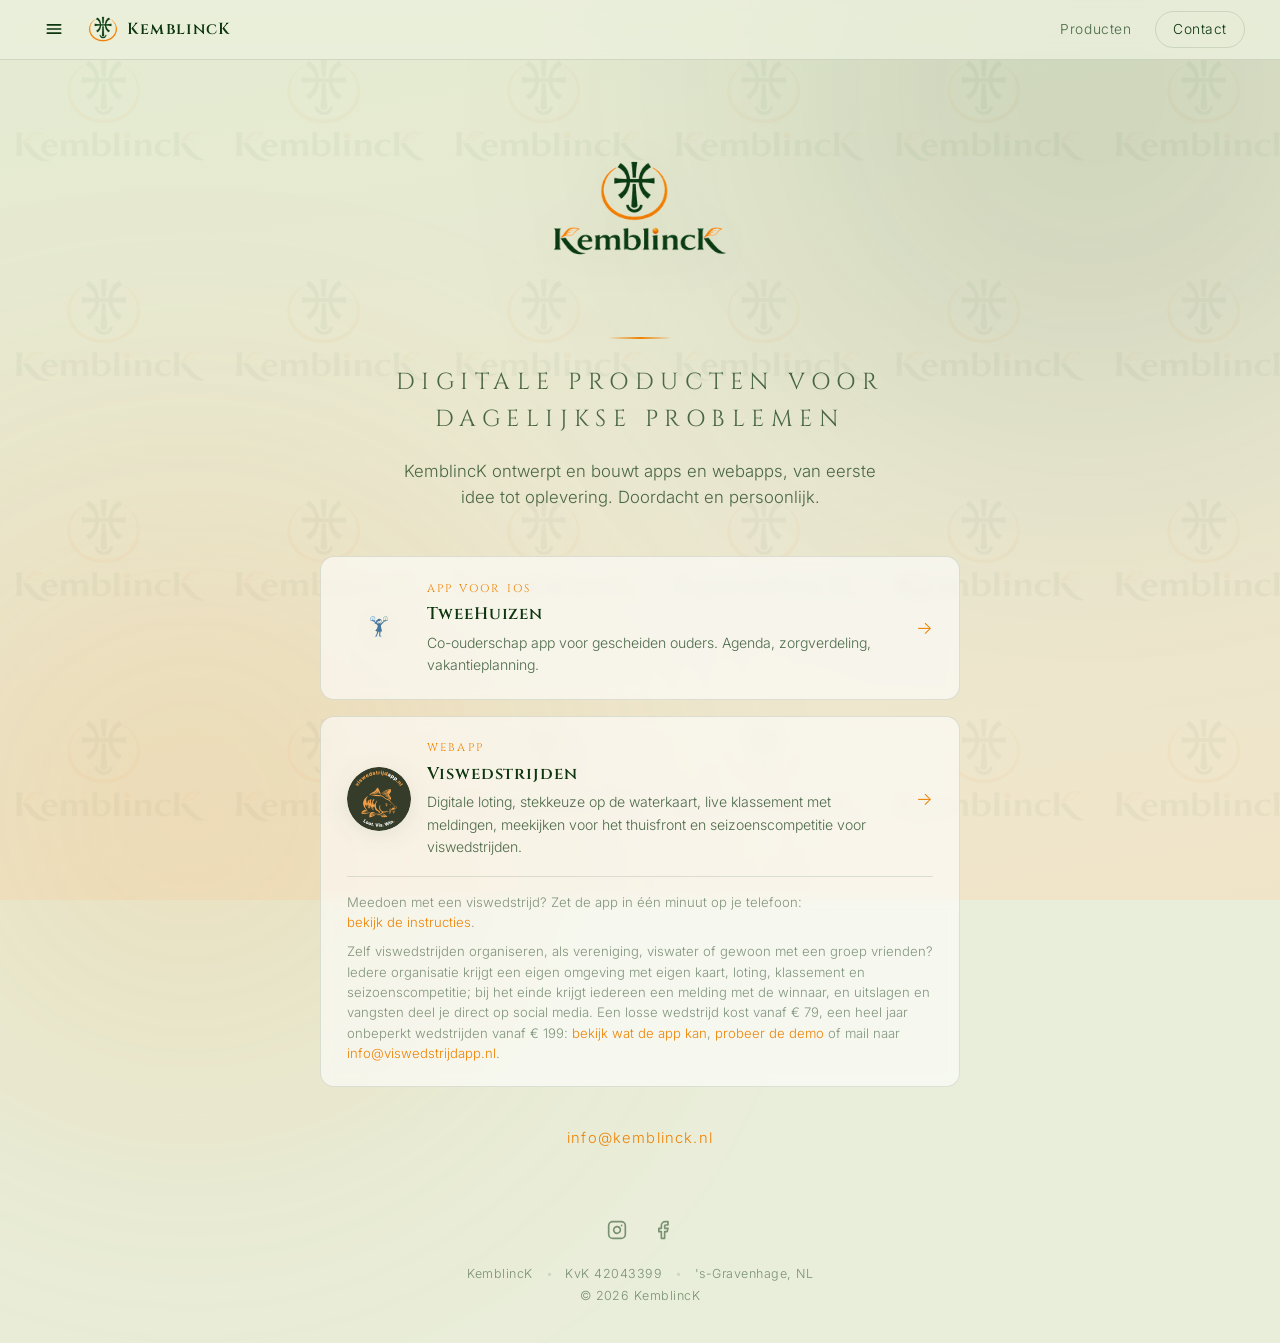
==== index.html @ 42c96521 "Viswedstrijden-kaart: prijs erbij (vanaf 79 per wedstrijd, 199 per jaar) Co-Authored-By: Claude Opus" ====
<!DOCTYPE html>
<html lang="nl">
<head>
  <meta charset="UTF-8">
  <meta name="viewport" content="width=device-width, initial-scale=1.0">
  <title>KemblincK, digitale producten met karakter</title>
  <meta name="description" content="KemblincK ontwerpt digitale producten voor dagelijkse problemen: TweeHuizen (co-ouderschap app) en Viswedstrijden (wedstrijdvissen webapp).">
  <meta name="author" content="Patrick Kemble">
  <meta name="theme-color" content="#0D360E" media="(prefers-color-scheme: light)">
  <meta name="theme-color" content="#0F1710" media="(prefers-color-scheme: dark)">
  <link rel="canonical" href="https://kemblinck.nl/">

  <meta property="og:type" content="website">
  <meta property="og:site_name" content="KemblincK">
  <meta property="og:title" content="KemblincK, digitale producten met karakter">
  <meta property="og:description" content="KemblincK ontwerpt digitale producten voor dagelijkse problemen: TweeHuizen en Viswedstrijden.">
  <meta property="og:url" content="https://kemblinck.nl/">
  <meta property="og:image" content="https://kemblinck.nl/og-kemblinck.png?v=1">
  <meta property="og:image:width" content="1200">
  <meta property="og:image:height" content="630">
  <meta property="og:image:alt" content="KemblincK, digitale producten met karakter">
  <meta property="og:locale" content="nl_NL">
  <meta name="twitter:card" content="summary_large_image">

  <script>if(location.hostname==='kemblinck.com'||location.hostname==='www.kemblinck.com')location.replace('https://kemblinck.nl'+location.pathname);</script>

  <link rel="icon" type="image/png" href="favicon-180.png?v=6">
  <link rel="apple-touch-icon" href="favicon-180.png?v=6">
  <link rel="preload" as="image" href="logo-512.png?v=6" fetchpriority="high" media="(prefers-color-scheme: light)">
  <link rel="preload" as="image" href="logo-licht-512.png?v=2" fetchpriority="high" media="(prefers-color-scheme: dark)">
  <link rel="preconnect" href="https://fonts.googleapis.com">
  <link rel="preconnect" href="https://fonts.gstatic.com" crossorigin>
  <link rel="stylesheet" href="https://fonts.googleapis.com/css2?family=Cinzel:wght@400;600;700&family=Inter:wght@300;400;500&display=swap">

  <script type="application/ld+json">
  {
    "@context": "https://schema.org",
    "@type": "Organization",
    "name": "KemblincK",
    "legalName": "KemblincK",
    "description": "KemblincK is het bedrijf van Patrick Kemble uit Den Haag en bouwt digitale producten die alledaagse problemen oplossen, waaronder TweeHuizen (co-ouderschap app) en Viswedstrijden (webapp voor wedstrijdvissen).",
    "founder": "Patrick Kemble",
    "url": "https://kemblinck.nl",
    "logo": "https://kemblinck.nl/logo-512.png?v=6",
    "email": "info@kemblinck.nl",
    "address": {
      "@type": "PostalAddress",
      "addressLocality": "'s-Gravenhage",
      "addressCountry": "NL"
    },
    "identifier": [
      { "@type": "PropertyValue", "propertyID": "KvK", "value": "42043399" }
    ],
    "brand": [
      {
        "@type": "Brand",
        "name": "TweeHuizen",
        "url": "https://tweehuizen.com"
      },
      {
        "@type": "Brand",
        "name": "Viswedstrijden",
        "url": "https://viswedstrijdapp.nl"
      }
    ]
  }
  </script>

  <style>
    :root {
      --ink: #0D360E;
      --accent: #EE8303;
      --ink-soft: rgba(13, 54, 14, 0.72);
      --ink-mute: rgba(13, 54, 14, 0.5);
      --ink-hair: rgba(13, 54, 14, 0.12);
      --bg: #E9EEDA;
      --bg-verloop: linear-gradient(170deg, #E3EBD1 0%, #EBE9D2 55%, #F0E4C8 100%);
      --card: rgba(255, 255, 255, 0.6);
      --hover-bg: rgba(0, 0, 0, 0.04);
      --glow-1: #0D360E;
      --watermark: url('logo-512.png?v=6');
      --balk: rgba(236, 240, 224, 0.82);
    }

    @media (prefers-color-scheme: dark) {
      :root {
        --ink: #E7EFE3;
        --ink-soft: rgba(231, 239, 227, 0.75);
        --ink-mute: rgba(231, 239, 227, 0.5);
        --ink-hair: rgba(231, 239, 227, 0.14);
        --bg: #0F1710;
        --bg-verloop: linear-gradient(170deg, #0E1810 0%, #10170F 55%, #171509 100%);
        --card: rgba(255, 255, 255, 0.04);
        --hover-bg: rgba(255, 255, 255, 0.06);
        --glow-1: #3E7A40;
        --watermark: url('logo-licht-512.png?v=2');
        --watermark-opacity: 0.022;
        --balk: rgba(15, 23, 16, 0.82);
      }
    }

    * { margin: 0; padding: 0; box-sizing: border-box; }

    html { scroll-behavior: smooth; }

    body {
      min-height: 100vh;
      display: flex;
      flex-direction: column;
      background: var(--bg) var(--bg-verloop) fixed;
      color: var(--ink);
      font-family: 'Inter', system-ui, sans-serif;
      font-weight: 300;
      line-height: 1.6;
      position: relative;
      overflow-x: hidden;
    }

    body::before {
      content: '';
      position: fixed;
      inset: 0;
      background-image: var(--watermark);
      background-repeat: repeat;
      background-size: 220px 220px;
      opacity: var(--watermark-opacity, 0.035);
      pointer-events: none;
      z-index: 0;
    }

    .glow {
      position: fixed;
      width: 620px;
      height: 620px;
      border-radius: 50%;
      filter: blur(160px);
      opacity: 0.14;
      pointer-events: none;
      z-index: 0;
    }
    .glow-1 { top: -220px; right: -120px; background: var(--glow-1); }
    .glow-2 { bottom: -220px; left: -120px; background: var(--accent); }

    main {
      flex: 1;
      display: flex;
      align-items: center;
      justify-content: center;
      padding: 3rem 1.5rem 2rem;
      position: relative;
      z-index: 1;
    }

    .stage {
      max-width: 640px;
      width: 100%;
      text-align: center;
    }

    .logo {
      width: min(200px, 46vw);
      height: auto;
      margin: 0 auto 1.8rem;
      display: block;
      animation: rise 0.5s ease-out both;
      filter: drop-shadow(0 6px 24px rgba(13, 54, 14, 0.08));
    }

    .divider {
      width: 64px;
      height: 2px;
      background: linear-gradient(90deg, transparent, var(--accent), transparent);
      margin: 0 auto 1.6rem;
      animation: rise 0.5s ease-out 0.08s both;
    }

    .tagline {
      font-family: 'Cinzel', serif;
      font-size: clamp(1.05rem, 2.6vw, 1.45rem);
      font-weight: 400;
      letter-spacing: 0.28em;
      text-transform: uppercase;
      color: var(--ink-soft);
      animation: rise 0.5s ease-out 0.12s both;
    }

    .lede {
      margin-top: 1.2rem;
      font-size: clamp(0.95rem, 2vw, 1.05rem);
      color: var(--ink-soft);
      max-width: 48ch;
      margin-left: auto;
      margin-right: auto;
      animation: rise 0.5s ease-out 0.16s both;
    }

    .products {
      margin-top: 2.8rem;
      display: flex;
      flex-direction: column;
      gap: 1rem;
    }
    .product {
      padding: 1.4rem 1.6rem;
      border: 1px solid var(--ink-hair);
      border-radius: 14px;
      background: var(--card);
      backdrop-filter: blur(6px);
      text-align: left;
      display: flex;
      align-items: center;
      gap: 1rem;
      transition: transform 0.3s ease, border-color 0.3s ease, box-shadow 0.3s ease;
      animation: rise 0.5s ease-out both;
      text-decoration: none;
      color: inherit;
    }
    .product:nth-child(1) { animation-delay: 0.2s; }
    .product:nth-child(2) { animation-delay: 0.26s; }

    .product--met-info { flex-direction: column; align-items: stretch; gap: 0; }
    .product__link { display: flex; align-items: center; gap: 1rem; text-decoration: none; color: inherit; }
    .product__info {
      margin-top: 1.05rem; padding-top: 0.95rem;
      border-top: 1px solid var(--ink-hair);
      font-size: 0.82rem; line-height: 1.55; color: var(--ink-mute);
    }
    .product__info p { margin: 0 0 0.55rem; }
    .product__info p:last-child { margin-bottom: 0; }
    .product__info a {
      color: var(--accent); text-decoration: none;
      border-bottom: 1px solid transparent; transition: border-color 0.3s ease;
      white-space: nowrap;
    }
    .product__info a:hover, .product__info a:focus-visible { border-bottom-color: var(--accent); outline: none; }

    .product:hover,
    .product:focus-visible {
      transform: translateY(-2px);
      border-color: var(--accent);
      box-shadow: 0 10px 30px rgba(13, 54, 14, 0.08);
      outline: none;
    }
    .product__badge {
      display: block;
      font-family: 'Cinzel', serif;
      font-size: 0.7rem;
      letter-spacing: 0.2em;
      text-transform: uppercase;
      color: var(--accent);
      margin-bottom: 0.25rem;
    }
    .product__logo {
      width: 64px;
      height: 64px;
      object-fit: contain;
      flex-shrink: 0;
      filter: drop-shadow(0 4px 12px rgba(13, 54, 14, 0.08));
    }
    .product__body { flex: 1; }
    .product__title {
      font-family: 'Cinzel', serif;
      font-size: 1.05rem;
      font-weight: 600;
      letter-spacing: 0.05em;
      color: var(--ink);
    }
    .product__desc {
      font-size: 0.88rem;
      color: var(--ink-soft);
      margin-top: 0.2rem;
    }
    .product__arrow {
      font-family: 'Inter', sans-serif;
      font-size: 1.1rem;
      color: var(--accent);
      transition: transform 0.3s ease;
      flex-shrink: 0;
    }
    .product:hover .product__arrow { transform: translateX(4px); }

    /* Topbalk */
    .topbalk {
      position: sticky;
      top: 0;
      z-index: 40;
      display: flex;
      align-items: center;
      gap: 0.9rem;
      padding: 0.65rem clamp(1rem, 4vw, 2.2rem);
      background: var(--balk);
      backdrop-filter: saturate(160%) blur(10px);
      -webkit-backdrop-filter: saturate(160%) blur(10px);
      border-bottom: 1px solid var(--ink-hair);
    }
    .balk-brand {
      display: inline-flex;
      align-items: center;
      gap: 0.6rem;
      text-decoration: none;
      color: var(--ink);
    }
    .balk-brand img { width: 30px; height: 30px; display: block; }
    .balk-brand span {
      font-family: 'Cinzel', serif;
      font-size: 1rem;
      font-weight: 600;
      letter-spacing: 0.07em;
    }
    .balk-links {
      margin-left: auto;
      display: flex;
      align-items: center;
      gap: 1.5rem;
    }
    .balk-links a {
      font-size: 0.86rem;
      letter-spacing: 0.04em;
      color: var(--ink-soft);
      text-decoration: none;
      transition: color 0.3s ease;
    }
    .balk-links a:hover,
    .balk-links a:focus-visible { color: var(--accent); outline: none; }
    .balk-links .balk-contact {
      border: 1px solid var(--ink-hair);
      border-radius: 999px;
      padding: 0.42rem 1.05rem;
      color: var(--ink);
      transition: border-color 0.3s ease, color 0.3s ease;
    }
    .balk-links .balk-contact:hover,
    .balk-links .balk-contact:focus-visible { border-color: var(--accent); color: var(--accent); }
    @media (max-width: 560px) {
      .balk-links a:not(.balk-contact) { display: none; }
    }

    .menu-knop {
      width: 38px;
      height: 38px;
      border-radius: 50%;
      border: 1px solid transparent;
      background: none;
      color: var(--ink);
      cursor: pointer;
      display: inline-flex;
      align-items: center;
      justify-content: center;
      flex-shrink: 0;
      transition: border-color 0.3s ease, color 0.3s ease;
    }
    .menu-knop:hover,
    .menu-knop:focus-visible {
      border-color: var(--accent);
      color: var(--accent);
      outline: none;
    }
    .menu-knop svg { width: 20px; height: 20px; }

    .menu-backdrop {
      position: fixed;
      inset: 0;
      background: rgba(8, 18, 9, 0.4);
      z-index: 45;
    }
    .menu-backdrop[hidden] { display: none; }

    .menu-paneel {
      position: fixed;
      top: 0;
      left: 0;
      bottom: 0;
      width: min(420px, 92vw);
      background: var(--bg);
      border-right: 1px solid var(--ink-hair);
      z-index: 50;
      transform: translateX(-103%);
      transition: transform 0.35s ease;
      overflow-y: auto;
      padding: 1.6rem 1.8rem 2.2rem;
      text-align: left;
    }
    .menu-paneel.open {
      transform: translateX(0);
      box-shadow: 0 0 60px rgba(0, 0, 0, 0.18);
    }
    .menu-sluit {
      position: absolute;
      top: 1rem;
      right: 1rem;
      width: 36px;
      height: 36px;
      border-radius: 50%;
      border: 1px solid transparent;
      background: none;
      color: var(--ink-mute);
      font-size: 1.15rem;
      line-height: 1;
      cursor: pointer;
      transition: color 0.3s ease, border-color 0.3s ease;
    }
    .menu-sluit:hover,
    .menu-sluit:focus-visible {
      color: var(--accent);
      border-color: var(--accent);
      outline: none;
    }
    .menu-logo {
      width: 76px;
      height: 76px;
      display: block;
      margin: 0.4rem 0 0.9rem;
    }
    .menu-titel {
      font-family: 'Cinzel', serif;
      font-size: 1.15rem;
      font-weight: 600;
      letter-spacing: 0.08em;
      color: var(--ink);
    }
    .menu-divider {
      width: 48px;
      height: 2px;
      background: linear-gradient(90deg, var(--accent), transparent);
      margin: 0.9rem 0 0.4rem;
    }
    .menu-kop {
      font-family: 'Cinzel', serif;
      font-size: 0.7rem;
      letter-spacing: 0.2em;
      text-transform: uppercase;
      color: var(--accent);
      margin: 1.7rem 0 0.5rem;
    }
    .menu-paneel p {
      font-size: 0.86rem;
      line-height: 1.6;
      color: var(--ink-soft);
    }
    .menu-product { margin-bottom: 1.15rem; }
    .menu-product h3 {
      font-family: 'Cinzel', serif;
      font-size: 0.95rem;
      font-weight: 600;
      letter-spacing: 0.05em;
      color: var(--ink);
      margin-bottom: 0.2rem;
    }
    .menu-paneel a {
      color: var(--accent);
      text-decoration: none;
      border-bottom: 1px solid transparent;
      transition: border-color 0.3s ease;
    }
    .menu-paneel a:hover,
    .menu-paneel a:focus-visible {
      border-bottom-color: var(--accent);
      outline: none;
    }
    .menu-product .menu-link {
      display: inline-block;
      margin-top: 0.25rem;
      font-size: 0.84rem;
    }
    body.menu-open { overflow: hidden; }

    .contact {
      margin-top: 2.4rem;
      animation: rise 0.5s ease-out 0.3s both;
    }
    .contact a {
      color: var(--accent);
      text-decoration: none;
      font-size: 0.92rem;
      letter-spacing: 0.08em;
      border-bottom: 1px solid transparent;
      transition: border-color 0.3s ease, color 0.3s ease;
    }
    .contact a:hover,
    .contact a:focus-visible {
      color: var(--ink);
      border-bottom-color: var(--accent);
      outline: none;
    }

    footer {
      position: relative;
      z-index: 1;
      padding: 1.8rem 1.5rem 2.2rem;
      text-align: center;
      font-size: 0.78rem;
      color: var(--ink-mute);
      letter-spacing: 0.04em;
      animation: rise 0.5s ease-out 0.35s both;
    }
    footer p { margin: 0.15rem 0; }
    footer a {
      color: var(--ink-mute);
      text-decoration: none;
      transition: color 0.3s ease;
    }
    footer a:hover, footer a:focus-visible {
      color: var(--accent);
      outline: none;
    }
    .footer-dot {
      display: inline-block;
      margin: 0 0.5rem;
      color: var(--ink-hair);
    }

    /* Social-iconen rij boven de copyright */
    .footer-social {
      display: flex;
      justify-content: center;
      gap: 0.6rem;
      margin: 0 0 1rem;
    }
    .footer-social a {
      display: inline-flex;
      align-items: center;
      justify-content: center;
      width: 36px;
      height: 36px;
      border-radius: 50%;
      color: var(--ink-mute);
      transition: color 0.3s ease, background-color 0.3s ease;
    }
    .footer-social a:hover,
    .footer-social a:focus-visible {
      color: var(--accent);
      background-color: var(--hover-bg);
      outline: none;
    }
    .footer-social svg {
      width: 20px;
      height: 20px;
    }

    @keyframes rise {
      from { opacity: 0; transform: translateY(10px); }
      to   { opacity: 1; transform: translateY(0); }
    }

    @media (prefers-reduced-motion: reduce) {
      * { animation: none !important; transition: none !important; }
    }

    @media (max-width: 420px) {
      .product { flex-direction: column; text-align: center; gap: 0.6rem; }
      .product__link { flex-direction: column; text-align: center; gap: 0.6rem; }
      .product__arrow { display: none; }
    }
  </style>
</head>
<body>
  <header class="topbalk">
    <button class="menu-knop" id="menu-knop" aria-label="Open menu" aria-expanded="false" aria-controls="menu-paneel">
      <svg viewBox="0 0 24 24" fill="none" stroke="currentColor" stroke-width="2" stroke-linecap="round" aria-hidden="true">
        <line x1="4" y1="7" x2="20" y2="7"></line>
        <line x1="4" y1="12" x2="20" y2="12"></line>
        <line x1="4" y1="17" x2="20" y2="17"></line>
      </svg>
    </button>
    <a class="balk-brand" href="/" aria-label="KemblincK home">
      <picture>
        <source srcset="embleem-licht-96.png?v=3" media="(prefers-color-scheme: dark)">
        <img src="embleem-96.png?v=3" alt="" width="96" height="96">
      </picture>
      <span>KemblincK</span>
    </a>
    <nav class="balk-links" aria-label="Site">
      <a href="#producten">Producten</a>
      <a class="balk-contact" href="mailto:info@kemblinck.nl">Contact</a>
    </nav>
  </header>

  <div class="menu-backdrop" id="menu-backdrop" hidden></div>

  <aside class="menu-paneel" id="menu-paneel" role="dialog" aria-modal="true" aria-label="Menu" tabindex="-1">
    <button class="menu-sluit" id="menu-sluit" aria-label="Sluit menu">&#10005;</button>
    <picture>
      <source srcset="logo-licht-512.png?v=2" media="(prefers-color-scheme: dark)">
      <img src="logo-512.png?v=6" alt="" class="menu-logo" width="512" height="512">
    </picture>
    <div class="menu-titel">KemblincK</div>
    <div class="menu-divider" aria-hidden="true"></div>

    <h2 class="menu-kop">Over KemblincK</h2>
    <p>KemblincK is het bedrijf van Patrick Kemble uit Den Haag. Elk product begint bij een
    alledaags probleem uit het eigen leven en wordt pas uitgebracht als de oplossing in de
    praktijk echt werkt. Kleinschalig en persoonlijk: doordachte software met karakter,
    gemaakt om elke dag te gebruiken.</p>

    <h2 class="menu-kop">Producten</h2>
    <div class="menu-product">
      <h3>TweeHuizen</h3>
      <p>Co-ouderschap app voor gescheiden ouders. Eén gedeelde agenda voor het zorgrooster,
      wisseldagen, vakanties en activiteiten van de kinderen. Beschikbaar voor iOS.</p>
      <a class="menu-link" href="https://tweehuizen.com">tweehuizen.com &rarr;</a>
    </div>
    <div class="menu-product">
      <h3>Viswedstrijden</h3>
      <p>Webapp voor het organiseren van viswedstrijden: digitale loting, stekkeuze op de
      waterkaart, vangstregistratie met foto en een live klassement. Voor verenigingen,
      viswaters en vriendengroepen.</p>
      <a class="menu-link" href="https://viswedstrijdapp.nl">viswedstrijdapp.nl &rarr;</a>
    </div>

    <h2 class="menu-kop">Contact</h2>
    <p>Vragen, een idee of een eigen wedstrijd-app nodig?<br>
    Mail naar <a href="mailto:info@kemblinck.nl">info@kemblinck.nl</a>.</p>
  </aside>

  <div class="glow glow-1" aria-hidden="true"></div>
  <div class="glow glow-2" aria-hidden="true"></div>

  <main>
    <div class="stage">
      <picture>
        <source srcset="logo-licht-512.png?v=2" media="(prefers-color-scheme: dark)">
        <img src="logo-512.png?v=6" alt="KemblincK" class="logo" width="512" height="512" fetchpriority="high">
      </picture>
      <div class="divider" aria-hidden="true"></div>
      <h1 class="tagline">Digitale producten voor dagelijkse problemen</h1>
      <p class="lede">KemblincK ontwerpt en bouwt apps en webapps, van eerste idee tot oplevering. Doordacht en persoonlijk.</p>

      <div class="products" id="producten">
        <a class="product" href="https://tweehuizen.com" aria-label="Bekijk TweeHuizen, co-ouderschap app">
          <img src="tweehuizen-logo.png" alt="" class="product__logo" width="64" height="64">
          <div class="product__body">
            <span class="product__badge">App voor iOS</span>
            <h2 class="product__title">TweeHuizen</h2>
            <p class="product__desc">Co-ouderschap app voor gescheiden ouders. Agenda, zorgverdeling, vakantieplanning.</p>
          </div>
          <span class="product__arrow" aria-hidden="true">&rarr;</span>
        </a>

        <div class="product product--met-info">
          <a class="product__link" href="https://viswedstrijdapp.nl" aria-label="Bekijk Viswedstrijden, webapp voor wedstrijdvissen">
            <img src="viswedstrijd-logo-rond.png" alt="" class="product__logo" width="64" height="64" style="border-radius:50%">
            <div class="product__body">
              <span class="product__badge">Webapp</span>
              <h2 class="product__title">Viswedstrijden</h2>
              <p class="product__desc">Digitale loting, stekkeuze op de waterkaart, live klassement met meldingen, meekijken voor het thuisfront en seizoenscompetitie voor viswedstrijden.</p>
            </div>
            <span class="product__arrow" aria-hidden="true">&rarr;</span>
          </a>
          <div class="product__info">
            <p>Meedoen met een viswedstrijd? Zet de app in één minuut op je telefoon:
            <a href="https://viswedstrijdapp.nl/instructies.html">bekijk de instructies</a>.</p>
            <p>Zelf viswedstrijden organiseren, als vereniging, viswater of gewoon met een groep
            vrienden? Iedere organisatie krijgt een eigen omgeving met eigen kaart, loting,
            klassement en seizoenscompetitie; bij het einde krijgt iedereen een melding met de
            winnaar, en uitslagen en vangsten deel je direct op social media. Een losse wedstrijd
            kost vanaf &euro; 79, een heel jaar onbeperkt wedstrijden vanaf &euro; 199:
            <a href="https://viswedstrijdapp.nl/">bekijk wat de app kan</a>,
            <a href="https://viswedstrijdapp.nl/demo/">probeer de demo</a>
            of mail naar <a href="mailto:info@viswedstrijdapp.nl?subject=Wedstrijd-app%20voor%20onze%20wedstrijden">info@viswedstrijdapp.nl</a>.</p>
          </div>
        </div>
      </div>

      <div class="contact">
        <a href="mailto:info@kemblinck.nl">info@kemblinck.nl</a>
      </div>
    </div>
  </main>

  <footer>
    <nav class="footer-social" aria-label="Volg KemblincK op social media">
      <a href="https://www.instagram.com/kemblinck" target="_blank" rel="noopener" aria-label="KemblincK op Instagram">
        <svg viewBox="0 0 24 24" fill="none" stroke="currentColor" stroke-width="2" stroke-linecap="round" stroke-linejoin="round" aria-hidden="true">
          <rect x="2" y="2" width="20" height="20" rx="5" ry="5"></rect>
          <path d="M16 11.37A4 4 0 1 1 12.63 8 4 4 0 0 1 16 11.37z"></path>
          <line x1="17.5" y1="6.5" x2="17.51" y2="6.5"></line>
        </svg>
      </a>
      <a href="https://www.facebook.com/share/1BTmbjU8y9/" target="_blank" rel="noopener" aria-label="KemblincK op Facebook">
        <svg viewBox="0 0 24 24" fill="none" stroke="currentColor" stroke-width="2" stroke-linecap="round" stroke-linejoin="round" aria-hidden="true">
          <path d="M18 2h-3a5 5 0 0 0-5 5v3H7v4h3v8h4v-8h3l1-4h-4V7a1 1 0 0 1 1-1h3z"></path>
        </svg>
      </a>
    </nav>
    <p>
      KemblincK
      <span class="footer-dot">&bull;</span>
      KvK 42043399
      <span class="footer-dot">&bull;</span>
      's-Gravenhage, NL
    </p>
    <p>&copy; <span id="year">2026</span> KemblincK</p>
  </footer>

  <script>
    document.getElementById('year').textContent = new Date().getFullYear();

    (function () {
      var knop = document.getElementById('menu-knop');
      var paneel = document.getElementById('menu-paneel');
      var backdrop = document.getElementById('menu-backdrop');
      var sluit = document.getElementById('menu-sluit');

      function open() {
        paneel.classList.add('open');
        backdrop.hidden = false;
        document.body.classList.add('menu-open');
        knop.setAttribute('aria-expanded', 'true');
        knop.setAttribute('aria-label', 'Sluit menu');
        paneel.focus();
      }
      function dicht() {
        paneel.classList.remove('open');
        backdrop.hidden = true;
        document.body.classList.remove('menu-open');
        knop.setAttribute('aria-expanded', 'false');
        knop.setAttribute('aria-label', 'Open menu');
        knop.focus();
      }
      knop.addEventListener('click', function () {
        paneel.classList.contains('open') ? dicht() : open();
      });
      sluit.addEventListener('click', dicht);
      backdrop.addEventListener('click', dicht);
      document.addEventListener('keydown', function (e) {
        if (e.key === 'Escape' && paneel.classList.contains('open')) dicht();
      });
    })();
  </script>
</body>
</html>
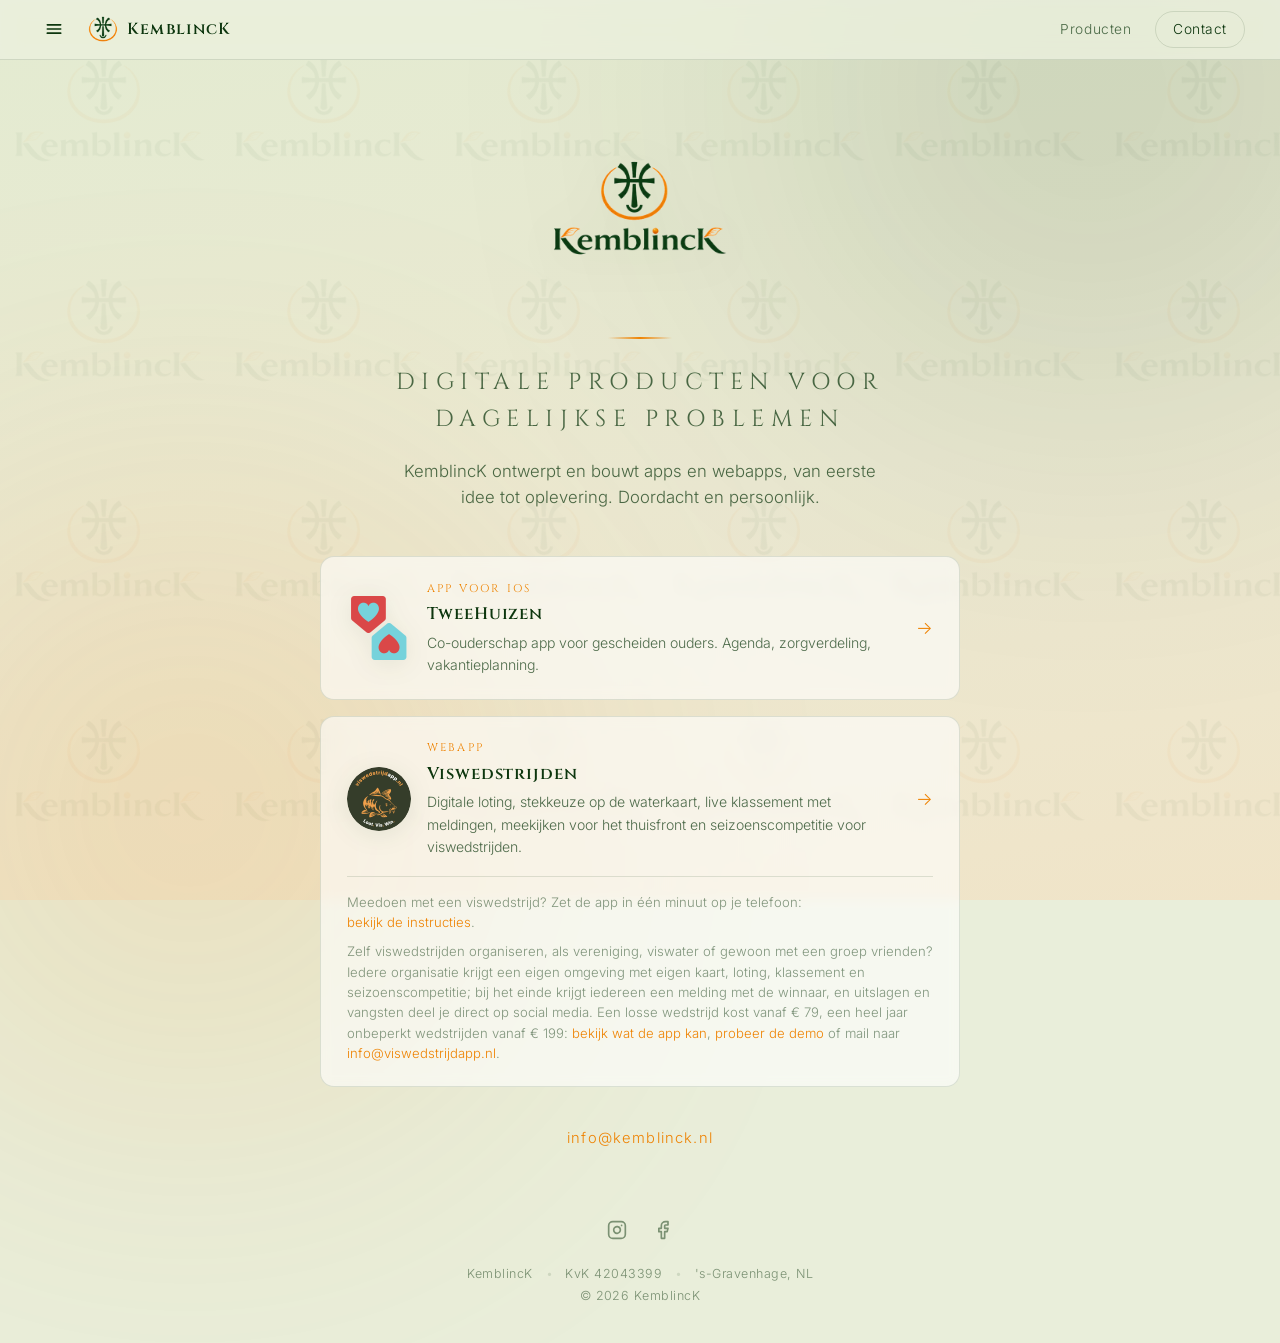
==== commit 820cc675: "Nieuw TweeHuizen-icoon op kemblinck.nl Op de productkaart stond nog het oude blauwe logo: een figuur" ====
--- a/index.html
+++ b/index.html
@@ -627,7 +627,7 @@
 
       <div class="products" id="producten">
         <a class="product" href="https://tweehuizen.com" aria-label="Bekijk TweeHuizen, co-ouderschap app">
-          <img src="tweehuizen-logo.png" alt="" class="product__logo" width="64" height="64">
+          <img src="tweehuizen-logo.png?v=2" alt="" class="product__logo" width="64" height="64">
           <div class="product__body">
             <span class="product__badge">App voor iOS</span>
             <h2 class="product__title">TweeHuizen</h2>
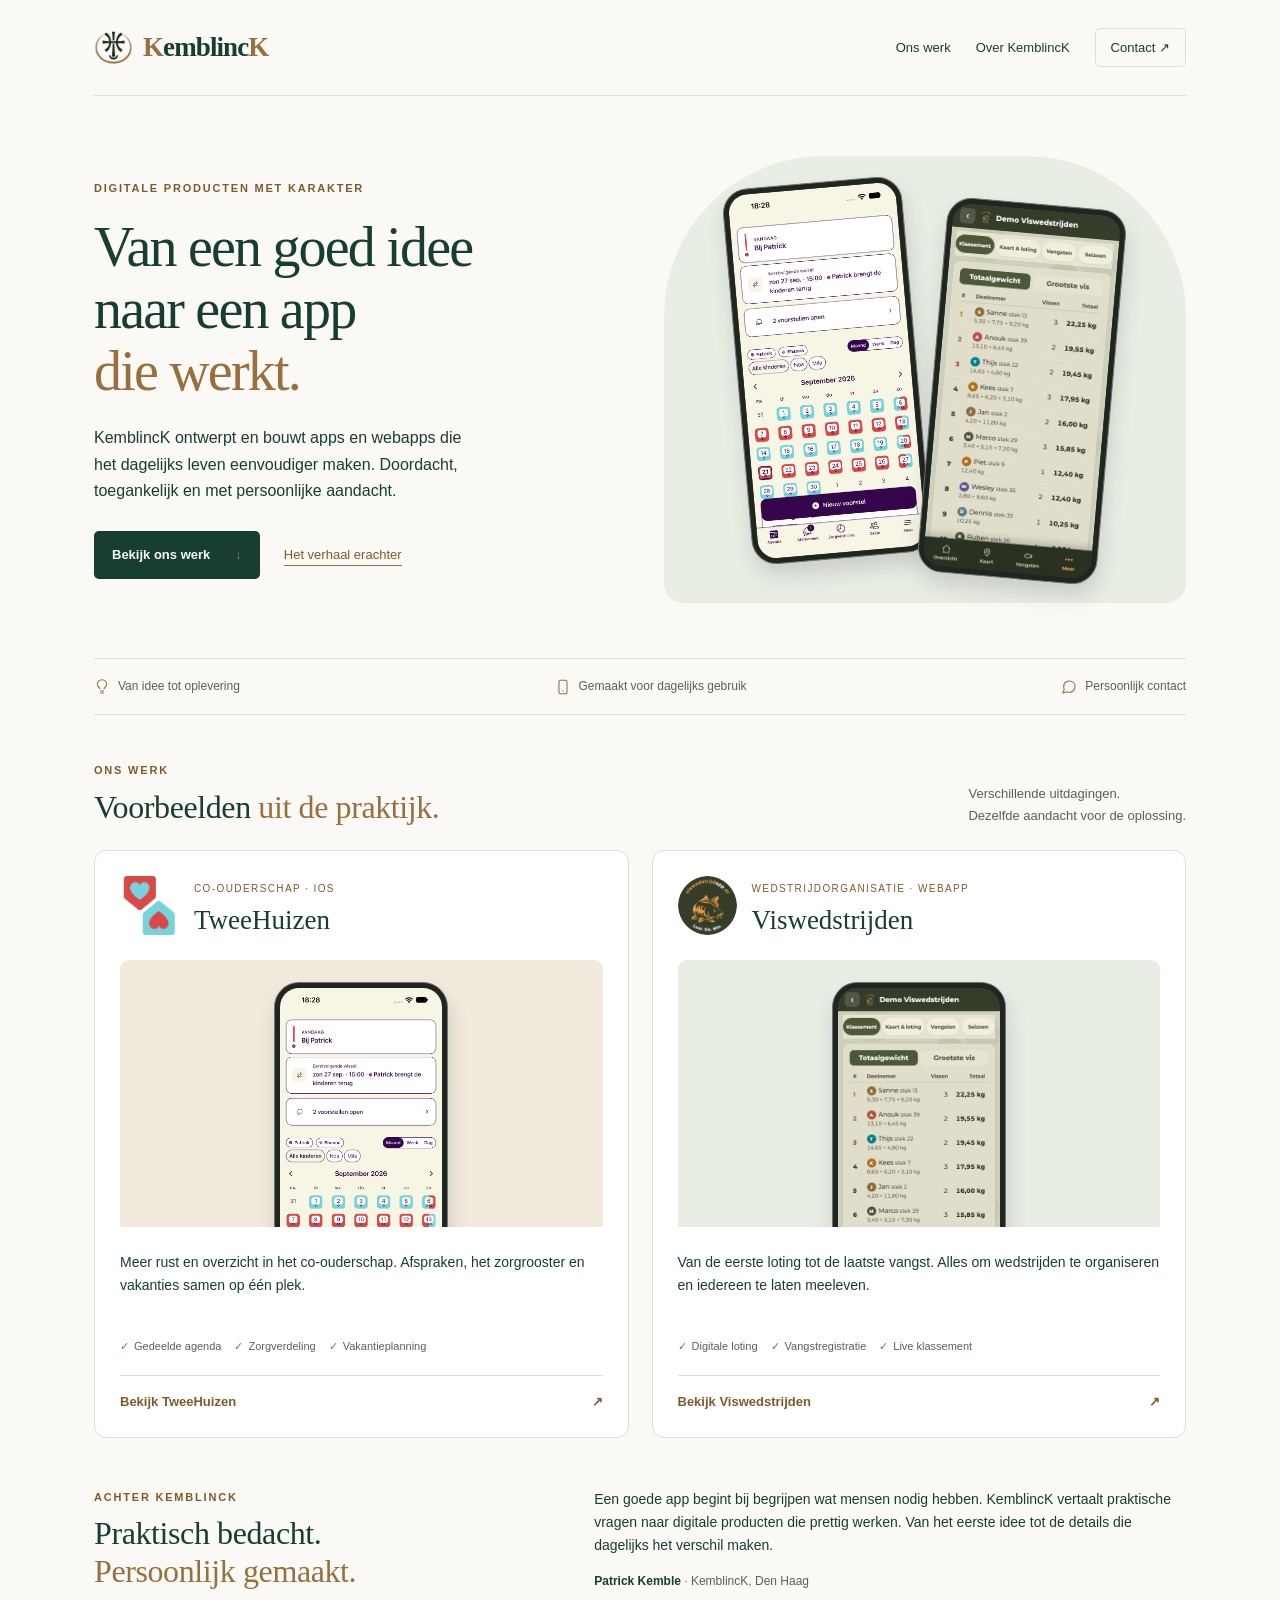
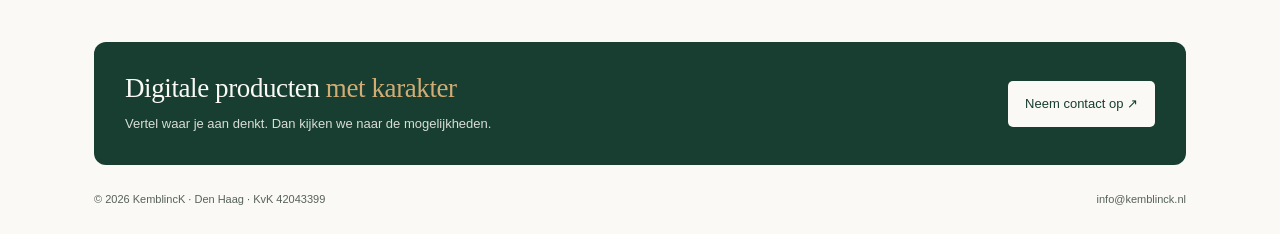
==== commit ef6bf8fb: "Publiceer goedgekeurde zakelijke KemblincK-homepage" ====
--- a/index.html
+++ b/index.html
@@ -1,731 +1,52 @@
 <!DOCTYPE html>
 <html lang="nl">
 <head>
-  <meta charset="UTF-8">
-  <meta name="viewport" content="width=device-width, initial-scale=1.0">
-  <title>KemblincK, digitale producten met karakter</title>
-  <meta name="description" content="KemblincK ontwerpt digitale producten voor dagelijkse problemen: TweeHuizen (co-ouderschap app) en Viswedstrijden (wedstrijdvissen webapp).">
+  <meta charset="utf-8">
+  <meta name="viewport" content="width=device-width, initial-scale=1">
+  <title>KemblincK | Van een goed idee naar een app die werkt.</title>
+  <meta name="description" content="Digitale producten met karakter. KemblincK ontwerpt en bouwt apps en webapps die het dagelijks leven eenvoudiger maken. Bekijk voorbeelden uit de praktijk.">
   <meta name="author" content="Patrick Kemble">
-  <meta name="theme-color" content="#0D360E" media="(prefers-color-scheme: light)">
-  <meta name="theme-color" content="#0F1710" media="(prefers-color-scheme: dark)">
+  <meta name="theme-color" content="#faf9f5">
   <link rel="canonical" href="https://kemblinck.nl/">
-
+  <link rel="icon" type="image/png" href="favicon-180.png?v=6">
+  <link rel="apple-touch-icon" href="favicon-180.png?v=6">
+  <link rel="stylesheet" href="styles.css?v=20260922">
   <meta property="og:type" content="website">
   <meta property="og:site_name" content="KemblincK">
-  <meta property="og:title" content="KemblincK, digitale producten met karakter">
-  <meta property="og:description" content="KemblincK ontwerpt digitale producten voor dagelijkse problemen: TweeHuizen en Viswedstrijden.">
+  <meta property="og:title" content="KemblincK | Van een goed idee naar een app die werkt.">
+  <meta property="og:description" content="Digitale producten met karakter. KemblincK ontwerpt en bouwt apps en webapps die het dagelijks leven eenvoudiger maken. Bekijk voorbeelden uit de praktijk.">
   <meta property="og:url" content="https://kemblinck.nl/">
-  <meta property="og:image" content="https://kemblinck.nl/og-kemblinck.png?v=1">
+  <meta property="og:image" content="https://kemblinck.nl/og-kemblinck-20260922.png">
   <meta property="og:image:width" content="1200">
   <meta property="og:image:height" content="630">
-  <meta property="og:image:alt" content="KemblincK, digitale producten met karakter">
+  <meta property="og:image:alt" content="KemblincK. Van een goed idee naar een app die werkt. Digitale producten met karakter.">
   <meta property="og:locale" content="nl_NL">
   <meta name="twitter:card" content="summary_large_image">
-
-  <script>if(location.hostname==='kemblinck.com'||location.hostname==='www.kemblinck.com')location.replace('https://kemblinck.nl'+location.pathname);</script>
-
-  <link rel="icon" type="image/png" href="favicon-180.png?v=6">
-  <link rel="apple-touch-icon" href="favicon-180.png?v=6">
-  <link rel="preload" as="image" href="logo-512.png?v=6" fetchpriority="high" media="(prefers-color-scheme: light)">
-  <link rel="preload" as="image" href="logo-licht-512.png?v=2" fetchpriority="high" media="(prefers-color-scheme: dark)">
-  <link rel="preconnect" href="https://fonts.googleapis.com">
-  <link rel="preconnect" href="https://fonts.gstatic.com" crossorigin>
-  <link rel="stylesheet" href="https://fonts.googleapis.com/css2?family=Cinzel:wght@400;600;700&family=Inter:wght@300;400;500&display=swap">
-
-  <script type="application/ld+json">
-  {
-    "@context": "https://schema.org",
-    "@type": "Organization",
-    "name": "KemblincK",
-    "legalName": "KemblincK",
-    "description": "KemblincK is het bedrijf van Patrick Kemble uit Den Haag en bouwt digitale producten die alledaagse problemen oplossen, waaronder TweeHuizen (co-ouderschap app) en Viswedstrijden (webapp voor wedstrijdvissen).",
-    "founder": "Patrick Kemble",
-    "url": "https://kemblinck.nl",
-    "logo": "https://kemblinck.nl/logo-512.png?v=6",
-    "email": "info@kemblinck.nl",
-    "address": {
-      "@type": "PostalAddress",
-      "addressLocality": "'s-Gravenhage",
-      "addressCountry": "NL"
-    },
-    "identifier": [
-      { "@type": "PropertyValue", "propertyID": "KvK", "value": "42043399" }
-    ],
-    "brand": [
-      {
-        "@type": "Brand",
-        "name": "TweeHuizen",
-        "url": "https://tweehuizen.com"
-      },
-      {
-        "@type": "Brand",
-        "name": "Viswedstrijden",
-        "url": "https://viswedstrijdapp.nl"
-      }
-    ]
-  }
-  </script>
-
-  <style>
-    :root {
-      --ink: #0D360E;
-      --accent: #EE8303;
-      --ink-soft: rgba(13, 54, 14, 0.72);
-      --ink-mute: rgba(13, 54, 14, 0.5);
-      --ink-hair: rgba(13, 54, 14, 0.12);
-      --bg: #E9EEDA;
-      --bg-verloop: linear-gradient(170deg, #E3EBD1 0%, #EBE9D2 55%, #F0E4C8 100%);
-      --card: rgba(255, 255, 255, 0.6);
-      --hover-bg: rgba(0, 0, 0, 0.04);
-      --glow-1: #0D360E;
-      --watermark: url('logo-512.png?v=6');
-      --balk: rgba(236, 240, 224, 0.82);
-    }
-
-    @media (prefers-color-scheme: dark) {
-      :root {
-        --ink: #E7EFE3;
-        --ink-soft: rgba(231, 239, 227, 0.75);
-        --ink-mute: rgba(231, 239, 227, 0.5);
-        --ink-hair: rgba(231, 239, 227, 0.14);
-        --bg: #0F1710;
-        --bg-verloop: linear-gradient(170deg, #0E1810 0%, #10170F 55%, #171509 100%);
-        --card: rgba(255, 255, 255, 0.04);
-        --hover-bg: rgba(255, 255, 255, 0.06);
-        --glow-1: #3E7A40;
-        --watermark: url('logo-licht-512.png?v=2');
-        --watermark-opacity: 0.022;
-        --balk: rgba(15, 23, 16, 0.82);
-      }
-    }
-
-    * { margin: 0; padding: 0; box-sizing: border-box; }
-
-    html { scroll-behavior: smooth; }
-
-    body {
-      min-height: 100vh;
-      display: flex;
-      flex-direction: column;
-      background: var(--bg) var(--bg-verloop) fixed;
-      color: var(--ink);
-      font-family: 'Inter', system-ui, sans-serif;
-      font-weight: 300;
-      line-height: 1.6;
-      position: relative;
-      overflow-x: hidden;
-    }
-
-    body::before {
-      content: '';
-      position: fixed;
-      inset: 0;
-      background-image: var(--watermark);
-      background-repeat: repeat;
-      background-size: 220px 220px;
-      opacity: var(--watermark-opacity, 0.035);
-      pointer-events: none;
-      z-index: 0;
-    }
-
-    .glow {
-      position: fixed;
-      width: 620px;
-      height: 620px;
-      border-radius: 50%;
-      filter: blur(160px);
-      opacity: 0.14;
-      pointer-events: none;
-      z-index: 0;
-    }
-    .glow-1 { top: -220px; right: -120px; background: var(--glow-1); }
-    .glow-2 { bottom: -220px; left: -120px; background: var(--accent); }
-
-    main {
-      flex: 1;
-      display: flex;
-      align-items: center;
-      justify-content: center;
-      padding: 3rem 1.5rem 2rem;
-      position: relative;
-      z-index: 1;
-    }
-
-    .stage {
-      max-width: 640px;
-      width: 100%;
-      text-align: center;
-    }
-
-    .logo {
-      width: min(200px, 46vw);
-      height: auto;
-      margin: 0 auto 1.8rem;
-      display: block;
-      animation: rise 0.5s ease-out both;
-      filter: drop-shadow(0 6px 24px rgba(13, 54, 14, 0.08));
-    }
-
-    .divider {
-      width: 64px;
-      height: 2px;
-      background: linear-gradient(90deg, transparent, var(--accent), transparent);
-      margin: 0 auto 1.6rem;
-      animation: rise 0.5s ease-out 0.08s both;
-    }
-
-    .tagline {
-      font-family: 'Cinzel', serif;
-      font-size: clamp(1.05rem, 2.6vw, 1.45rem);
-      font-weight: 400;
-      letter-spacing: 0.28em;
-      text-transform: uppercase;
-      color: var(--ink-soft);
-      animation: rise 0.5s ease-out 0.12s both;
-    }
-
-    .lede {
-      margin-top: 1.2rem;
-      font-size: clamp(0.95rem, 2vw, 1.05rem);
-      color: var(--ink-soft);
-      max-width: 48ch;
-      margin-left: auto;
-      margin-right: auto;
-      animation: rise 0.5s ease-out 0.16s both;
-    }
-
-    .products {
-      margin-top: 2.8rem;
-      display: flex;
-      flex-direction: column;
-      gap: 1rem;
-    }
-    .product {
-      padding: 1.4rem 1.6rem;
-      border: 1px solid var(--ink-hair);
-      border-radius: 14px;
-      background: var(--card);
-      backdrop-filter: blur(6px);
-      text-align: left;
-      display: flex;
-      align-items: center;
-      gap: 1rem;
-      transition: transform 0.3s ease, border-color 0.3s ease, box-shadow 0.3s ease;
-      animation: rise 0.5s ease-out both;
-      text-decoration: none;
-      color: inherit;
-    }
-    .product:nth-child(1) { animation-delay: 0.2s; }
-    .product:nth-child(2) { animation-delay: 0.26s; }
-
-    .product--met-info { flex-direction: column; align-items: stretch; gap: 0; }
-    .product__link { display: flex; align-items: center; gap: 1rem; text-decoration: none; color: inherit; }
-    .product__info {
-      margin-top: 1.05rem; padding-top: 0.95rem;
-      border-top: 1px solid var(--ink-hair);
-      font-size: 0.82rem; line-height: 1.55; color: var(--ink-mute);
-    }
-    .product__info p { margin: 0 0 0.55rem; }
-    .product__info p:last-child { margin-bottom: 0; }
-    .product__info a {
-      color: var(--accent); text-decoration: none;
-      border-bottom: 1px solid transparent; transition: border-color 0.3s ease;
-      white-space: nowrap;
-    }
-    .product__info a:hover, .product__info a:focus-visible { border-bottom-color: var(--accent); outline: none; }
-
-    .product:hover,
-    .product:focus-visible {
-      transform: translateY(-2px);
-      border-color: var(--accent);
-      box-shadow: 0 10px 30px rgba(13, 54, 14, 0.08);
-      outline: none;
-    }
-    .product__badge {
-      display: block;
-      font-family: 'Cinzel', serif;
-      font-size: 0.7rem;
-      letter-spacing: 0.2em;
-      text-transform: uppercase;
-      color: var(--accent);
-      margin-bottom: 0.25rem;
-    }
-    .product__logo {
-      width: 64px;
-      height: 64px;
-      object-fit: contain;
-      flex-shrink: 0;
-      filter: drop-shadow(0 4px 12px rgba(13, 54, 14, 0.08));
-    }
-    .product__body { flex: 1; }
-    .product__title {
-      font-family: 'Cinzel', serif;
-      font-size: 1.05rem;
-      font-weight: 600;
-      letter-spacing: 0.05em;
-      color: var(--ink);
-    }
-    .product__desc {
-      font-size: 0.88rem;
-      color: var(--ink-soft);
-      margin-top: 0.2rem;
-    }
-    .product__arrow {
-      font-family: 'Inter', sans-serif;
-      font-size: 1.1rem;
-      color: var(--accent);
-      transition: transform 0.3s ease;
-      flex-shrink: 0;
-    }
-    .product:hover .product__arrow { transform: translateX(4px); }
-
-    /* Topbalk */
-    .topbalk {
-      position: sticky;
-      top: 0;
-      z-index: 40;
-      display: flex;
-      align-items: center;
-      gap: 0.9rem;
-      padding: 0.65rem clamp(1rem, 4vw, 2.2rem);
-      background: var(--balk);
-      backdrop-filter: saturate(160%) blur(10px);
-      -webkit-backdrop-filter: saturate(160%) blur(10px);
-      border-bottom: 1px solid var(--ink-hair);
-    }
-    .balk-brand {
-      display: inline-flex;
-      align-items: center;
-      gap: 0.6rem;
-      text-decoration: none;
-      color: var(--ink);
-    }
-    .balk-brand img { width: 30px; height: 30px; display: block; }
-    .balk-brand span {
-      font-family: 'Cinzel', serif;
-      font-size: 1rem;
-      font-weight: 600;
-      letter-spacing: 0.07em;
-    }
-    .balk-links {
-      margin-left: auto;
-      display: flex;
-      align-items: center;
-      gap: 1.5rem;
-    }
-    .balk-links a {
-      font-size: 0.86rem;
-      letter-spacing: 0.04em;
-      color: var(--ink-soft);
-      text-decoration: none;
-      transition: color 0.3s ease;
-    }
-    .balk-links a:hover,
-    .balk-links a:focus-visible { color: var(--accent); outline: none; }
-    .balk-links .balk-contact {
-      border: 1px solid var(--ink-hair);
-      border-radius: 999px;
-      padding: 0.42rem 1.05rem;
-      color: var(--ink);
-      transition: border-color 0.3s ease, color 0.3s ease;
-    }
-    .balk-links .balk-contact:hover,
-    .balk-links .balk-contact:focus-visible { border-color: var(--accent); color: var(--accent); }
-    @media (max-width: 560px) {
-      .balk-links a:not(.balk-contact) { display: none; }
-    }
-
-    .menu-knop {
-      width: 38px;
-      height: 38px;
-      border-radius: 50%;
-      border: 1px solid transparent;
-      background: none;
-      color: var(--ink);
-      cursor: pointer;
-      display: inline-flex;
-      align-items: center;
-      justify-content: center;
-      flex-shrink: 0;
-      transition: border-color 0.3s ease, color 0.3s ease;
-    }
-    .menu-knop:hover,
-    .menu-knop:focus-visible {
-      border-color: var(--accent);
-      color: var(--accent);
-      outline: none;
-    }
-    .menu-knop svg { width: 20px; height: 20px; }
-
-    .menu-backdrop {
-      position: fixed;
-      inset: 0;
-      background: rgba(8, 18, 9, 0.4);
-      z-index: 45;
-    }
-    .menu-backdrop[hidden] { display: none; }
-
-    .menu-paneel {
-      position: fixed;
-      top: 0;
-      left: 0;
-      bottom: 0;
-      width: min(420px, 92vw);
-      background: var(--bg);
-      border-right: 1px solid var(--ink-hair);
-      z-index: 50;
-      transform: translateX(-103%);
-      transition: transform 0.35s ease;
-      overflow-y: auto;
-      padding: 1.6rem 1.8rem 2.2rem;
-      text-align: left;
-    }
-    .menu-paneel.open {
-      transform: translateX(0);
-      box-shadow: 0 0 60px rgba(0, 0, 0, 0.18);
-    }
-    .menu-sluit {
-      position: absolute;
-      top: 1rem;
-      right: 1rem;
-      width: 36px;
-      height: 36px;
-      border-radius: 50%;
-      border: 1px solid transparent;
-      background: none;
-      color: var(--ink-mute);
-      font-size: 1.15rem;
-      line-height: 1;
-      cursor: pointer;
-      transition: color 0.3s ease, border-color 0.3s ease;
-    }
-    .menu-sluit:hover,
-    .menu-sluit:focus-visible {
-      color: var(--accent);
-      border-color: var(--accent);
-      outline: none;
-    }
-    .menu-logo {
-      width: 76px;
-      height: 76px;
-      display: block;
-      margin: 0.4rem 0 0.9rem;
-    }
-    .menu-titel {
-      font-family: 'Cinzel', serif;
-      font-size: 1.15rem;
-      font-weight: 600;
-      letter-spacing: 0.08em;
-      color: var(--ink);
-    }
-    .menu-divider {
-      width: 48px;
-      height: 2px;
-      background: linear-gradient(90deg, var(--accent), transparent);
-      margin: 0.9rem 0 0.4rem;
-    }
-    .menu-kop {
-      font-family: 'Cinzel', serif;
-      font-size: 0.7rem;
-      letter-spacing: 0.2em;
-      text-transform: uppercase;
-      color: var(--accent);
-      margin: 1.7rem 0 0.5rem;
-    }
-    .menu-paneel p {
-      font-size: 0.86rem;
-      line-height: 1.6;
-      color: var(--ink-soft);
-    }
-    .menu-product { margin-bottom: 1.15rem; }
-    .menu-product h3 {
-      font-family: 'Cinzel', serif;
-      font-size: 0.95rem;
-      font-weight: 600;
-      letter-spacing: 0.05em;
-      color: var(--ink);
-      margin-bottom: 0.2rem;
-    }
-    .menu-paneel a {
-      color: var(--accent);
-      text-decoration: none;
-      border-bottom: 1px solid transparent;
-      transition: border-color 0.3s ease;
-    }
-    .menu-paneel a:hover,
-    .menu-paneel a:focus-visible {
-      border-bottom-color: var(--accent);
-      outline: none;
-    }
-    .menu-product .menu-link {
-      display: inline-block;
-      margin-top: 0.25rem;
-      font-size: 0.84rem;
-    }
-    body.menu-open { overflow: hidden; }
-
-    .contact {
-      margin-top: 2.4rem;
-      animation: rise 0.5s ease-out 0.3s both;
-    }
-    .contact a {
-      color: var(--accent);
-      text-decoration: none;
-      font-size: 0.92rem;
-      letter-spacing: 0.08em;
-      border-bottom: 1px solid transparent;
-      transition: border-color 0.3s ease, color 0.3s ease;
-    }
-    .contact a:hover,
-    .contact a:focus-visible {
-      color: var(--ink);
-      border-bottom-color: var(--accent);
-      outline: none;
-    }
-
-    footer {
-      position: relative;
-      z-index: 1;
-      padding: 1.8rem 1.5rem 2.2rem;
-      text-align: center;
-      font-size: 0.78rem;
-      color: var(--ink-mute);
-      letter-spacing: 0.04em;
-      animation: rise 0.5s ease-out 0.35s both;
-    }
-    footer p { margin: 0.15rem 0; }
-    footer a {
-      color: var(--ink-mute);
-      text-decoration: none;
-      transition: color 0.3s ease;
-    }
-    footer a:hover, footer a:focus-visible {
-      color: var(--accent);
-      outline: none;
-    }
-    .footer-dot {
-      display: inline-block;
-      margin: 0 0.5rem;
-      color: var(--ink-hair);
-    }
-
-    /* Social-iconen rij boven de copyright */
-    .footer-social {
-      display: flex;
-      justify-content: center;
-      gap: 0.6rem;
-      margin: 0 0 1rem;
-    }
-    .footer-social a {
-      display: inline-flex;
-      align-items: center;
-      justify-content: center;
-      width: 36px;
-      height: 36px;
-      border-radius: 50%;
-      color: var(--ink-mute);
-      transition: color 0.3s ease, background-color 0.3s ease;
-    }
-    .footer-social a:hover,
-    .footer-social a:focus-visible {
-      color: var(--accent);
-      background-color: var(--hover-bg);
-      outline: none;
-    }
-    .footer-social svg {
-      width: 20px;
-      height: 20px;
-    }
-
-    @keyframes rise {
-      from { opacity: 0; transform: translateY(10px); }
-      to   { opacity: 1; transform: translateY(0); }
-    }
-
-    @media (prefers-reduced-motion: reduce) {
-      * { animation: none !important; transition: none !important; }
-    }
-
-    @media (max-width: 420px) {
-      .product { flex-direction: column; text-align: center; gap: 0.6rem; }
-      .product__link { flex-direction: column; text-align: center; gap: 0.6rem; }
-      .product__arrow { display: none; }
-    }
-  </style>
+  <meta name="twitter:title" content="KemblincK | Van een goed idee naar een app die werkt.">
+  <meta name="twitter:description" content="Digitale producten met karakter. KemblincK ontwerpt en bouwt apps en webapps die het dagelijks leven eenvoudiger maken. Bekijk voorbeelden uit de praktijk.">
+  <meta name="twitter:image" content="https://kemblinck.nl/og-kemblinck-20260922.png">
+  <script type="application/ld+json">{"@context": "https://schema.org", "@type": "Organization", "name": "KemblincK", "legalName": "KemblincK", "description": "KemblincK ontwerpt en bouwt apps en webapps die het dagelijks leven eenvoudiger maken. Digitale producten met karakter.", "founder": "Patrick Kemble", "url": "https://kemblinck.nl", "logo": "https://kemblinck.nl/logo-512.png?v=6", "email": "info@kemblinck.nl", "address": {"@type": "PostalAddress", "addressLocality": "'s-Gravenhage", "addressCountry": "NL"}, "identifier": [{"@type": "PropertyValue", "propertyID": "KvK", "value": "42043399"}], "brand": [{"@type": "Brand", "name": "TweeHuizen", "url": "https://tweehuizen.com"}, {"@type": "Brand", "name": "Viswedstrijden", "url": "https://viswedstrijdapp.nl"}]}</script>
+  <script>if(location.hostname==='kemblinck.com'||location.hostname==='www.kemblinck.com')location.replace('https://kemblinck.nl'+location.pathname+location.search+location.hash);</script>
 </head>
 <body>
-  <header class="topbalk">
-    <button class="menu-knop" id="menu-knop" aria-label="Open menu" aria-expanded="false" aria-controls="menu-paneel">
-      <svg viewBox="0 0 24 24" fill="none" stroke="currentColor" stroke-width="2" stroke-linecap="round" aria-hidden="true">
-        <line x1="4" y1="7" x2="20" y2="7"></line>
-        <line x1="4" y1="12" x2="20" y2="12"></line>
-        <line x1="4" y1="17" x2="20" y2="17"></line>
-      </svg>
-    </button>
-    <a class="balk-brand" href="/" aria-label="KemblincK home">
-      <picture>
-        <source srcset="embleem-licht-96.png?v=3" media="(prefers-color-scheme: dark)">
-        <img src="embleem-96.png?v=3" alt="" width="96" height="96">
-      </picture>
-      <span>KemblincK</span>
-    </a>
-    <nav class="balk-links" aria-label="Site">
-      <a href="#producten">Producten</a>
-      <a class="balk-contact" href="mailto:info@kemblinck.nl">Contact</a>
-    </nav>
-  </header>
+<a class="skip-link" href="#kcb-start">Naar de inhoud</a>
+<div id="kc-business" aria-label="KemblincK">
 
-  <div class="menu-backdrop" id="menu-backdrop" hidden></div>
 
-  <aside class="menu-paneel" id="menu-paneel" role="dialog" aria-modal="true" aria-label="Menu" tabindex="-1">
-    <button class="menu-sluit" id="menu-sluit" aria-label="Sluit menu">&#10005;</button>
-    <picture>
-      <source srcset="logo-licht-512.png?v=2" media="(prefers-color-scheme: dark)">
-      <img src="logo-512.png?v=6" alt="" class="menu-logo" width="512" height="512">
-    </picture>
-    <div class="menu-titel">KemblincK</div>
-    <div class="menu-divider" aria-hidden="true"></div>
+<div class="kc-wrap">
+<header><a href="#kcb-start" class="kc-brand" aria-label="KemblincK"><img src="assets/embleem.png" width="96" height="96" alt=""><span class="kc-word"><b>K</b>emblinc<b>K</b></span></a><nav aria-label="Hoofdnavigatie"><a href="#kcb-werk">Ons werk</a><a href="#kcb-over">Over KemblincK</a><a href="#kcb-contact" class="kc-nav-contact">Contact ↗</a></nav></header>
+<main id="kcb-start"><section class="kc-hero"><div><div class="kc-label">Digitale producten met karakter</div><h1>Van een goed idee<br>naar een app<br><em>die werkt.</em></h1><p class="kc-intro">KemblincK ontwerpt en bouwt apps en webapps die het dagelijks leven eenvoudiger maken. Doordacht, toegankelijk en met persoonlijke aandacht.</p><div class="kc-actions"><a class="kc-button" href="#kcb-werk">Bekijk ons werk <span>↓</span></a><a class="kc-link" href="#kcb-over">Het verhaal erachter</a></div></div><div class="kc-stage" aria-label="Schermbeelden van TweeHuizen en Viswedstrijden in telefoons"><div class="kc-device"><img src="assets/th-screen.png" width="640" height="1391" alt="TweeHuizen: gedeelde agenda en zorgrooster"></div><div class="kc-device"><img src="assets/vis-screen.png" width="780" height="1688" alt="Viswedstrijden: live klassement uit de demo"></div></div></section>
+<div class="kc-rule"><span><svg viewBox="0 0 24 24" fill="none" stroke="currentColor" stroke-width="1.6" aria-hidden="true"><path d="M9 18h6M9 21h6M9 15c0-2-4-3-4-7a7 7 0 0 1 14 0c0 4-4 5-4 7"/></svg>Van idee tot oplevering</span><span><svg viewBox="0 0 24 24" fill="none" stroke="currentColor" stroke-width="1.6" aria-hidden="true"><rect x="6" y="2" width="12" height="20" rx="2"/><path d="M11 18h2"/></svg>Gemaakt voor dagelijks gebruik</span><span><svg viewBox="0 0 24 24" fill="none" stroke="currentColor" stroke-width="1.6" aria-hidden="true"><path d="M21 11.5a8.4 8.4 0 0 1-.9 3.8 8.5 8.5 0 0 1-7.6 4.7 8.4 8.4 0 0 1-3.8-.9L3 21l1.9-5.7a8.4 8.4 0 0 1-.9-3.8 8.5 8.5 0 0 1 4.7-7.6 8.4 8.4 0 0 1 3.8-.9h.5a8.5 8.5 0 0 1 8 8z"/></svg>Persoonlijk contact</span></div>
+<section id="kcb-werk"><span id="producten"></span><div class="kc-section-head"><div><div class="kc-label">Ons werk</div><h2>Voorbeelden <em>uit de praktijk.</em></h2></div><p>Verschillende uitdagingen.<br>Dezelfde aandacht voor de oplossing.</p></div><div class="kc-examples">
+<article class="kc-example"><div class="kc-example-top"><img class="kc-app-logo" src="assets/th-logo.png" width="128" height="128" alt="Logo TweeHuizen"><div><span class="kc-tag">Co-ouderschap · iOS</span><h3>TweeHuizen</h3></div></div><div class="kc-product-display family"><div class="kc-device"><img src="assets/th-screen.png" width="640" height="1391" alt="De agenda in TweeHuizen"></div></div><div class="kc-product-copy"><p>Meer rust en overzicht in het co-ouderschap. Afspraken, het zorgrooster en vakanties samen op één plek.</p><div class="kc-features"><span>Gedeelde agenda</span><span>Zorgverdeling</span><span>Vakantieplanning</span></div><a class="kc-product-link" href="https://tweehuizen.com/" target="_blank" rel="noopener">Bekijk TweeHuizen <span>↗</span></a></div></article>
+<article class="kc-example"><div class="kc-example-top"><img class="kc-app-logo fish" src="assets/vis-logo.png" width="512" height="512" alt="Logo Viswedstrijden"><div><span class="kc-tag">Wedstrijdorganisatie · Webapp</span><h3>Viswedstrijden</h3></div></div><div class="kc-product-display"><div class="kc-device"><img src="assets/vis-screen.png" width="780" height="1688" alt="Het klassement in Viswedstrijden"></div></div><div class="kc-product-copy"><p>Van de eerste loting tot de laatste vangst. Alles om wedstrijden te organiseren en iedereen te laten meeleven.</p><div class="kc-features"><span>Digitale loting</span><span>Vangstregistratie</span><span>Live klassement</span></div><a class="kc-product-link" href="https://viswedstrijdapp.nl/" target="_blank" rel="noopener">Bekijk Viswedstrijden <span>↗</span></a></div></article>
+</div></section>
+<section class="kc-about" id="kcb-over"><div><div class="kc-label">Achter KemblincK</div><h2>Praktisch bedacht.<br><em>Persoonlijk gemaakt.</em></h2></div><div><p>Een goede app begint bij begrijpen wat mensen nodig hebben. KemblincK vertaalt praktische vragen naar digitale producten die prettig werken. Van het eerste idee tot de details die dagelijks het verschil maken.</p><div class="kc-sign"><strong>Patrick Kemble</strong> <span>· KemblincK, Den Haag</span></div></div></section>
+<section class="kc-contact" id="kcb-contact"><div><h2>Digitale producten <em>met karakter</em></h2><p>Vertel waar je aan denkt. Dan kijken we naar de mogelijkheden.</p></div><a href="mailto:info@kemblinck.nl">Neem contact op ↗</a></section></main>
+<footer><span>© 2026 KemblincK · Den Haag · KvK 42043399</span><a href="mailto:info@kemblinck.nl">info@kemblinck.nl</a></footer>
+</div>
 
-    <h2 class="menu-kop">Over KemblincK</h2>
-    <p>KemblincK is het bedrijf van Patrick Kemble uit Den Haag. Elk product begint bij een
-    alledaags probleem uit het eigen leven en wordt pas uitgebracht als de oplossing in de
-    praktijk echt werkt. Kleinschalig en persoonlijk: doordachte software met karakter,
-    gemaakt om elke dag te gebruiken.</p>
+</div>
 
-    <h2 class="menu-kop">Producten</h2>
-    <div class="menu-product">
-      <h3>TweeHuizen</h3>
-      <p>Co-ouderschap app voor gescheiden ouders. Eén gedeelde agenda voor het zorgrooster,
-      wisseldagen, vakanties en activiteiten van de kinderen. Beschikbaar voor iOS.</p>
-      <a class="menu-link" href="https://tweehuizen.com">tweehuizen.com &rarr;</a>
-    </div>
-    <div class="menu-product">
-      <h3>Viswedstrijden</h3>
-      <p>Webapp voor het organiseren van viswedstrijden: digitale loting, stekkeuze op de
-      waterkaart, vangstregistratie met foto en een live klassement. Voor verenigingen,
-      viswaters en vriendengroepen.</p>
-      <a class="menu-link" href="https://viswedstrijdapp.nl">viswedstrijdapp.nl &rarr;</a>
-    </div>
-
-    <h2 class="menu-kop">Contact</h2>
-    <p>Vragen, een idee of een eigen wedstrijd-app nodig?<br>
-    Mail naar <a href="mailto:info@kemblinck.nl">info@kemblinck.nl</a>.</p>
-  </aside>
-
-  <div class="glow glow-1" aria-hidden="true"></div>
-  <div class="glow glow-2" aria-hidden="true"></div>
-
-  <main>
-    <div class="stage">
-      <picture>
-        <source srcset="logo-licht-512.png?v=2" media="(prefers-color-scheme: dark)">
-        <img src="logo-512.png?v=6" alt="KemblincK" class="logo" width="512" height="512" fetchpriority="high">
-      </picture>
-      <div class="divider" aria-hidden="true"></div>
-      <h1 class="tagline">Digitale producten voor dagelijkse problemen</h1>
-      <p class="lede">KemblincK ontwerpt en bouwt apps en webapps, van eerste idee tot oplevering. Doordacht en persoonlijk.</p>
-
-      <div class="products" id="producten">
-        <a class="product" href="https://tweehuizen.com" aria-label="Bekijk TweeHuizen, co-ouderschap app">
-          <img src="tweehuizen-logo.png?v=2" alt="" class="product__logo" width="64" height="64">
-          <div class="product__body">
-            <span class="product__badge">App voor iOS</span>
-            <h2 class="product__title">TweeHuizen</h2>
-            <p class="product__desc">Co-ouderschap app voor gescheiden ouders. Agenda, zorgverdeling, vakantieplanning.</p>
-          </div>
-          <span class="product__arrow" aria-hidden="true">&rarr;</span>
-        </a>
-
-        <div class="product product--met-info">
-          <a class="product__link" href="https://viswedstrijdapp.nl" aria-label="Bekijk Viswedstrijden, webapp voor wedstrijdvissen">
-            <img src="viswedstrijd-logo-rond.png" alt="" class="product__logo" width="64" height="64" style="border-radius:50%">
-            <div class="product__body">
-              <span class="product__badge">Webapp</span>
-              <h2 class="product__title">Viswedstrijden</h2>
-              <p class="product__desc">Digitale loting, stekkeuze op de waterkaart, live klassement met meldingen, meekijken voor het thuisfront en seizoenscompetitie voor viswedstrijden.</p>
-            </div>
-            <span class="product__arrow" aria-hidden="true">&rarr;</span>
-          </a>
-          <div class="product__info">
-            <p>Meedoen met een viswedstrijd? Zet de app in één minuut op je telefoon:
-            <a href="https://viswedstrijdapp.nl/instructies.html">bekijk de instructies</a>.</p>
-            <p>Zelf viswedstrijden organiseren, als vereniging, viswater of gewoon met een groep
-            vrienden? Iedere organisatie krijgt een eigen omgeving met eigen kaart, loting,
-            klassement en seizoenscompetitie; bij het einde krijgt iedereen een melding met de
-            winnaar, en uitslagen en vangsten deel je direct op social media. Een losse wedstrijd
-            kost vanaf &euro; 79, een heel jaar onbeperkt wedstrijden vanaf &euro; 199:
-            <a href="https://viswedstrijdapp.nl/">bekijk wat de app kan</a>,
-            <a href="https://viswedstrijdapp.nl/demo/">probeer de demo</a>
-            of mail naar <a href="mailto:info@viswedstrijdapp.nl?subject=Wedstrijd-app%20voor%20onze%20wedstrijden">info@viswedstrijdapp.nl</a>.</p>
-          </div>
-        </div>
-      </div>
-
-      <div class="contact">
-        <a href="mailto:info@kemblinck.nl">info@kemblinck.nl</a>
-      </div>
-    </div>
-  </main>
-
-  <footer>
-    <nav class="footer-social" aria-label="Volg KemblincK op social media">
-      <a href="https://www.instagram.com/kemblinck" target="_blank" rel="noopener" aria-label="KemblincK op Instagram">
-        <svg viewBox="0 0 24 24" fill="none" stroke="currentColor" stroke-width="2" stroke-linecap="round" stroke-linejoin="round" aria-hidden="true">
-          <rect x="2" y="2" width="20" height="20" rx="5" ry="5"></rect>
-          <path d="M16 11.37A4 4 0 1 1 12.63 8 4 4 0 0 1 16 11.37z"></path>
-          <line x1="17.5" y1="6.5" x2="17.51" y2="6.5"></line>
-        </svg>
-      </a>
-      <a href="https://www.facebook.com/share/1BTmbjU8y9/" target="_blank" rel="noopener" aria-label="KemblincK op Facebook">
-        <svg viewBox="0 0 24 24" fill="none" stroke="currentColor" stroke-width="2" stroke-linecap="round" stroke-linejoin="round" aria-hidden="true">
-          <path d="M18 2h-3a5 5 0 0 0-5 5v3H7v4h3v8h4v-8h3l1-4h-4V7a1 1 0 0 1 1-1h3z"></path>
-        </svg>
-      </a>
-    </nav>
-    <p>
-      KemblincK
-      <span class="footer-dot">&bull;</span>
-      KvK 42043399
-      <span class="footer-dot">&bull;</span>
-      's-Gravenhage, NL
-    </p>
-    <p>&copy; <span id="year">2026</span> KemblincK</p>
-  </footer>
-
-  <script>
-    document.getElementById('year').textContent = new Date().getFullYear();
-
-    (function () {
-      var knop = document.getElementById('menu-knop');
-      var paneel = document.getElementById('menu-paneel');
-      var backdrop = document.getElementById('menu-backdrop');
-      var sluit = document.getElementById('menu-sluit');
-
-      function open() {
-        paneel.classList.add('open');
-        backdrop.hidden = false;
-        document.body.classList.add('menu-open');
-        knop.setAttribute('aria-expanded', 'true');
-        knop.setAttribute('aria-label', 'Sluit menu');
-        paneel.focus();
-      }
-      function dicht() {
-        paneel.classList.remove('open');
-        backdrop.hidden = true;
-        document.body.classList.remove('menu-open');
-        knop.setAttribute('aria-expanded', 'false');
-        knop.setAttribute('aria-label', 'Open menu');
-        knop.focus();
-      }
-      knop.addEventListener('click', function () {
-        paneel.classList.contains('open') ? dicht() : open();
-      });
-      sluit.addEventListener('click', dicht);
-      backdrop.addEventListener('click', dicht);
-      document.addEventListener('keydown', function (e) {
-        if (e.key === 'Escape' && paneel.classList.contains('open')) dicht();
-      });
-    })();
-  </script>
 </body>
 </html>
--- a/styles.css
+++ b/styles.css
@@ -0,0 +1,112 @@
+:root{color-scheme:light}
+html{scroll-behavior:smooth}
+body{margin:0;background:#faf9f5}
+a:focus-visible{outline:3px solid #986f3d;outline-offset:5px}
+.skip-link{position:absolute;left:12px;top:-80px;z-index:10;background:#173e30;color:#fff;padding:12px}
+.skip-link:focus{top:12px}
+section{scroll-margin-top:20px}
+@media(prefers-reduced-motion:reduce){html{scroll-behavior:auto}
+}
+
+
+#kc-business{--bg:light-dark(#faf9f5,#17251f);--ink:light-dark(#173e30,#edf3eb);--muted:light-dark(#566259,#bac9bd);--surface:light-dark(#fff,#22372c);--wash:light-dark(#e9eee5,#304439);--border:light-dark(#dedfd6,#405b48);--gold:light-dark(#986f3d,#d3ac74);--gold-text:light-dark(#805a2d,#d3ac74);font-family:Arial,sans-serif;font-size:15px;line-height:1.65;background:var(--bg);color:var(--ink)}
+
+#kc-business *{box-sizing:border-box}
+#kc-business a{color:inherit;text-decoration:none}
+#kc-business a:hover{text-decoration:underline;text-underline-offset:5px}
+#kc-business .kc-wrap{max-width:1180px;margin:auto;padding:0 44px}
+#kc-business header{display:flex;align-items:center;justify-content:space-between;gap:24px;padding:25px 0;border-bottom:1px solid var(--border)}
+#kc-business .kc-brand{display:flex;align-items:center;gap:10px;white-space:nowrap}
+#kc-business .kc-brand img{width:39px;height:39px;object-fit:contain}
+#kc-business .kc-word{font-family:Georgia,serif;font-size:27px;font-weight:bold;letter-spacing:-.9px}
+#kc-business .kc-word b{color:var(--gold);font-family:inherit;font-size:inherit;font-weight:inherit;font-style:inherit}
+#kc-business nav{display:flex;align-items:center;gap:25px;font-size:13px}
+#kc-business .kc-nav-contact{padding:8px 15px;border:1px solid var(--border);border-radius:5px}
+#kc-business .kc-hero{display:grid;grid-template-columns:1.03fr 1fr;gap:32px;align-items:center;padding:60px 0 55px}
+#kc-business .kc-label{font-size:11px;letter-spacing:1.8px;text-transform:uppercase;font-weight:bold;color:var(--gold)}
+#kc-business h1{font-family:Georgia,serif;font-size:clamp(38px,5.3vw,56px);line-height:1.1;font-weight:400;letter-spacing:-1.8px;margin:20px 0 23px}
+#kc-business h1 em{color:var(--gold);font-style:normal}
+#kc-business p{margin:0;color:var(--muted)}
+#kc-business .kc-intro{font-size:16px;max-width:385px}
+#kc-business .kc-actions{display:flex;gap:24px;flex-wrap:wrap;align-items:center;margin-top:27px}
+#kc-business .kc-button{display:inline-flex;align-items:center;justify-content:space-between;gap:25px;background:var(--ink);color:var(--bg);font-size:13px;font-weight:bold;padding:13px 18px;border-radius:5px}
+#kc-business .kc-link{font-size:13px;border-bottom:1px solid var(--gold)}
+#kc-business .kc-stage{position:relative;display:flex;gap:15px;align-items:center;justify-content:center;background:var(--wash);border-radius:160px 160px 20px 20px;padding:35px 17px;min-width:0}
+#kc-business .kc-device{width:46%;max-width:180px;min-width:0;padding:5px;background:#202522;border:1px solid #70756f;border-radius:25px;box-shadow:2px 12px 21px #00000023;position:relative}
+#kc-business .kc-device img{display:block;width:100%;height:auto;border-radius:19px}
+#kc-business .kc-device:first-child{transform:translateY(-9px) rotate(-5deg)}
+#kc-business .kc-device:last-child{transform:translateY(12px) rotate(5deg)}
+#kc-business .kc-rule{display:flex;justify-content:space-between;flex-wrap:wrap;gap:15px;padding:18px 0;border-top:1px solid var(--border);border-bottom:1px solid var(--border);color:var(--muted);font-size:12px}
+#kc-business .kc-rule span{display:flex;gap:8px;align-items:center}
+#kc-business .kc-rule svg{width:16px;height:16px}
+#kc-business .kc-section-head{display:flex;align-items:end;justify-content:space-between;gap:25px;padding:46px 0 24px}
+#kc-business h2{font-family:Georgia,serif;font-size:32px;font-weight:400;line-height:1.18;letter-spacing:-.4px;margin:9px 0 0}
+#kc-business .kc-section-head p{font-size:13px;max-width:240px}
+#kc-business .kc-examples{display:grid;grid-template-columns:1fr 1fr;gap:23px}
+#kc-business .kc-example{border:1px solid var(--border);border-radius:12px;overflow:hidden;background:var(--surface)}
+#kc-business .kc-example-top{padding:24px 25px 0;display:flex;align-items:center;gap:15px}
+#kc-business .kc-app-logo{width:59px;height:59px;object-fit:contain;flex:none}
+#kc-business .kc-app-logo.fish{border-radius:50%}
+#kc-business .kc-tag{font-size:10px;text-transform:uppercase;letter-spacing:1.4px;color:var(--muted)}
+#kc-business h3{font-family:Georgia,serif;font-size:27px;font-weight:400;line-height:1.2;margin:4px 0 0}
+#kc-business .kc-product-display{display:flex;justify-content:center;margin:23px 25px 0;padding:22px 15px 0;border-radius:9px 9px 0 0;background:var(--wash);height:267px;overflow:hidden}
+#kc-business .kc-product-display.family{background:light-dark(#f2eadd,#3b3327)}
+#kc-business .kc-product-display .kc-device{width:174px;max-width:100%;height:max-content;transform:none;border-radius:25px}
+#kc-business .kc-product-copy{padding:24px 25px 25px}
+#kc-business .kc-product-copy p{font-size:14px;min-height:70px}
+#kc-business .kc-features{display:flex;gap:8px 13px;flex-wrap:wrap;font-size:11px;color:var(--muted);padding:16px 0 20px}
+#kc-business .kc-features span:before{content:'✓';color:var(--gold);padding-right:5px}
+#kc-business .kc-product-link{display:flex;align-items:center;justify-content:space-between;border-top:1px solid var(--border);padding-top:15px;font-weight:bold;font-size:13px}
+#kc-business .kc-about{display:grid;grid-template-columns:1fr 1.3fr;gap:45px;padding:50px 0}
+#kc-business .kc-about p{font-size:14px}
+#kc-business .kc-sign{font-size:12px;margin-top:15px}
+#kc-business .kc-sign span{color:var(--muted)}
+#kc-business .kc-contact{background:var(--ink);color:var(--bg);padding:31px;border-radius:12px;display:flex;align-items:center;justify-content:space-between;gap:24px}
+#kc-business .kc-contact h2{font-size:27px;margin:0}
+#kc-business .kc-contact p{color:var(--bg);opacity:.85;font-size:13px;margin-top:8px}
+#kc-business .kc-contact a{background:var(--bg);color:var(--ink);border-radius:5px;padding:12px 17px;font-size:13px;white-space:nowrap}
+#kc-business footer{padding:25px 0;display:flex;flex-wrap:wrap;justify-content:space-between;gap:12px;font-size:11px;color:var(--muted)}
+
+@media(max-width:750px){#kc-business .kc-wrap{padding:0 25px}
+#kc-business .kc-hero{grid-template-columns:1fr;padding:40px 0;gap:35px}
+#kc-business .kc-stage{max-width:440px;width:100%;margin:auto}
+#kc-business nav{gap:15px}
+#kc-business .kc-product-copy p{min-height:100px}
+#kc-business .kc-example-top{padding:20px 16px 0;gap:10px}
+#kc-business .kc-app-logo{width:43px;height:43px}
+#kc-business h3{font-size:23px}
+#kc-business .kc-product-display{margin:20px 16px 0}
+#kc-business .kc-product-copy{padding:20px 16px}
+}
+
+@media(max-width:510px){#kc-business .kc-wrap{padding:0 18px}
+#kc-business header{flex-wrap:wrap;gap:15px}
+#kc-business nav{width:100%;justify-content:space-between}
+#kc-business .kc-examples,#kc-business .kc-about{grid-template-columns:1fr}
+#kc-business .kc-section-head{align-items:start;flex-direction:column;gap:12px}
+#kc-business .kc-section-head p{max-width:none}
+#kc-business .kc-product-copy p{min-height:0}
+#kc-business .kc-about{gap:22px}
+#kc-business .kc-contact{align-items:start;flex-direction:column}
+#kc-business .kc-device{border-radius:22px}
+#kc-business .kc-device img{border-radius:16px}
+}
+
+
+
+#kc-business .kc-word b{color:var(--gold)}
+
+#kc-business .kc-brand img{filter:sepia(.3) saturate(.65) brightness(.78)}
+
+#kc-business h2 em{font-style:normal;color:var(--gold)}
+
+#kc-business .kc-label,#kc-business .kc-tag{color:var(--gold-text)}
+
+#kc-business .kc-link,#kc-business .kc-product-link{color:var(--gold-text)}
+
+#kc-business .kc-button span,#kc-business .kc-rule svg{color:var(--gold)}
+
+#kc-business .kc-contact h2 em{color:light-dark(#d3ac74,#805a2d)}
+
+#kc-business .kc-intro,#kc-business .kc-product-copy p,#kc-business .kc-about p{color:var(--ink)}
+
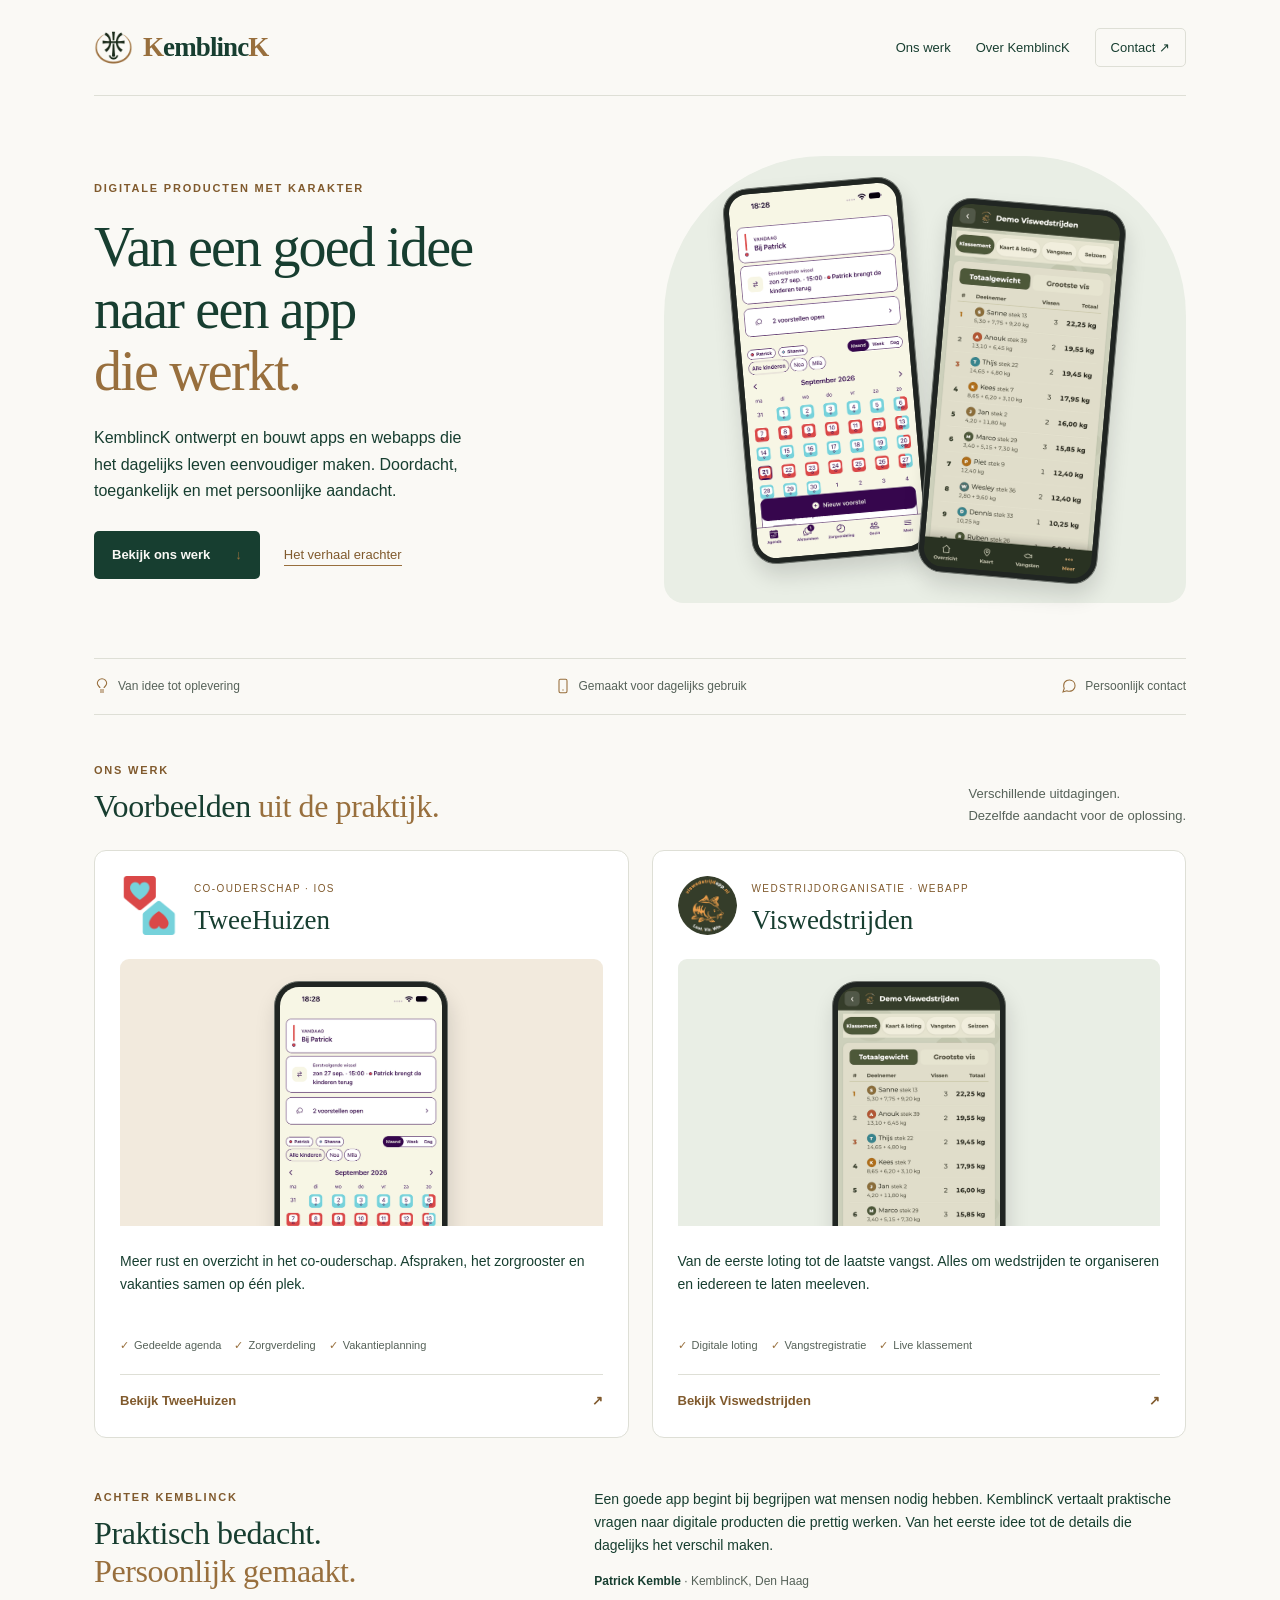
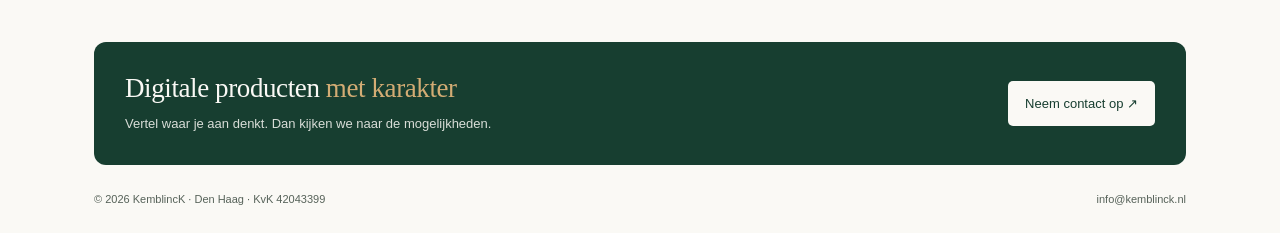
==== commit 20d2aef9: "404 in nieuwe stijl, CSS-fallback voor oude browsers, lichtere beelden - 404.html opnieuw opgezet in" ====
--- a/index.html
+++ b/index.html
@@ -10,7 +10,7 @@
   <link rel="canonical" href="https://kemblinck.nl/">
   <link rel="icon" type="image/png" href="favicon-180.png?v=6">
   <link rel="apple-touch-icon" href="favicon-180.png?v=6">
-  <link rel="stylesheet" href="styles.css?v=20260922">
+  <link rel="stylesheet" href="styles.css?v=20260922b">
   <meta property="og:type" content="website">
   <meta property="og:site_name" content="KemblincK">
   <meta property="og:title" content="KemblincK | Van een goed idee naar een app die werkt.">
@@ -35,11 +35,11 @@
 
 <div class="kc-wrap">
 <header><a href="#kcb-start" class="kc-brand" aria-label="KemblincK"><img src="assets/embleem.png" width="96" height="96" alt=""><span class="kc-word"><b>K</b>emblinc<b>K</b></span></a><nav aria-label="Hoofdnavigatie"><a href="#kcb-werk">Ons werk</a><a href="#kcb-over">Over KemblincK</a><a href="#kcb-contact" class="kc-nav-contact">Contact ↗</a></nav></header>
-<main id="kcb-start"><section class="kc-hero"><div><div class="kc-label">Digitale producten met karakter</div><h1>Van een goed idee<br>naar een app<br><em>die werkt.</em></h1><p class="kc-intro">KemblincK ontwerpt en bouwt apps en webapps die het dagelijks leven eenvoudiger maken. Doordacht, toegankelijk en met persoonlijke aandacht.</p><div class="kc-actions"><a class="kc-button" href="#kcb-werk">Bekijk ons werk <span>↓</span></a><a class="kc-link" href="#kcb-over">Het verhaal erachter</a></div></div><div class="kc-stage" aria-label="Schermbeelden van TweeHuizen en Viswedstrijden in telefoons"><div class="kc-device"><img src="assets/th-screen.png" width="640" height="1391" alt="TweeHuizen: gedeelde agenda en zorgrooster"></div><div class="kc-device"><img src="assets/vis-screen.png" width="780" height="1688" alt="Viswedstrijden: live klassement uit de demo"></div></div></section>
+<main id="kcb-start"><section class="kc-hero"><div><div class="kc-label">Digitale producten met karakter</div><h1>Van een goed idee<br>naar een app<br><em>die werkt.</em></h1><p class="kc-intro">KemblincK ontwerpt en bouwt apps en webapps die het dagelijks leven eenvoudiger maken. Doordacht, toegankelijk en met persoonlijke aandacht.</p><div class="kc-actions"><a class="kc-button" href="#kcb-werk">Bekijk ons werk <span>↓</span></a><a class="kc-link" href="#kcb-over">Het verhaal erachter</a></div></div><div class="kc-stage" aria-label="Schermbeelden van TweeHuizen en Viswedstrijden in telefoons"><div class="kc-device"><img src="assets/th-screen.png" width="400" height="869" alt="TweeHuizen: gedeelde agenda en zorgrooster"></div><div class="kc-device"><img src="assets/vis-screen.png" width="400" height="866" alt="Viswedstrijden: live klassement uit de demo"></div></div></section>
 <div class="kc-rule"><span><svg viewBox="0 0 24 24" fill="none" stroke="currentColor" stroke-width="1.6" aria-hidden="true"><path d="M9 18h6M9 21h6M9 15c0-2-4-3-4-7a7 7 0 0 1 14 0c0 4-4 5-4 7"/></svg>Van idee tot oplevering</span><span><svg viewBox="0 0 24 24" fill="none" stroke="currentColor" stroke-width="1.6" aria-hidden="true"><rect x="6" y="2" width="12" height="20" rx="2"/><path d="M11 18h2"/></svg>Gemaakt voor dagelijks gebruik</span><span><svg viewBox="0 0 24 24" fill="none" stroke="currentColor" stroke-width="1.6" aria-hidden="true"><path d="M21 11.5a8.4 8.4 0 0 1-.9 3.8 8.5 8.5 0 0 1-7.6 4.7 8.4 8.4 0 0 1-3.8-.9L3 21l1.9-5.7a8.4 8.4 0 0 1-.9-3.8 8.5 8.5 0 0 1 4.7-7.6 8.4 8.4 0 0 1 3.8-.9h.5a8.5 8.5 0 0 1 8 8z"/></svg>Persoonlijk contact</span></div>
 <section id="kcb-werk"><span id="producten"></span><div class="kc-section-head"><div><div class="kc-label">Ons werk</div><h2>Voorbeelden <em>uit de praktijk.</em></h2></div><p>Verschillende uitdagingen.<br>Dezelfde aandacht voor de oplossing.</p></div><div class="kc-examples">
-<article class="kc-example"><div class="kc-example-top"><img class="kc-app-logo" src="assets/th-logo.png" width="128" height="128" alt="Logo TweeHuizen"><div><span class="kc-tag">Co-ouderschap · iOS</span><h3>TweeHuizen</h3></div></div><div class="kc-product-display family"><div class="kc-device"><img src="assets/th-screen.png" width="640" height="1391" alt="De agenda in TweeHuizen"></div></div><div class="kc-product-copy"><p>Meer rust en overzicht in het co-ouderschap. Afspraken, het zorgrooster en vakanties samen op één plek.</p><div class="kc-features"><span>Gedeelde agenda</span><span>Zorgverdeling</span><span>Vakantieplanning</span></div><a class="kc-product-link" href="https://tweehuizen.com/" target="_blank" rel="noopener">Bekijk TweeHuizen <span>↗</span></a></div></article>
-<article class="kc-example"><div class="kc-example-top"><img class="kc-app-logo fish" src="assets/vis-logo.png" width="512" height="512" alt="Logo Viswedstrijden"><div><span class="kc-tag">Wedstrijdorganisatie · Webapp</span><h3>Viswedstrijden</h3></div></div><div class="kc-product-display"><div class="kc-device"><img src="assets/vis-screen.png" width="780" height="1688" alt="Het klassement in Viswedstrijden"></div></div><div class="kc-product-copy"><p>Van de eerste loting tot de laatste vangst. Alles om wedstrijden te organiseren en iedereen te laten meeleven.</p><div class="kc-features"><span>Digitale loting</span><span>Vangstregistratie</span><span>Live klassement</span></div><a class="kc-product-link" href="https://viswedstrijdapp.nl/" target="_blank" rel="noopener">Bekijk Viswedstrijden <span>↗</span></a></div></article>
+<article class="kc-example"><div class="kc-example-top"><img class="kc-app-logo" src="assets/th-logo.png" width="128" height="128" alt="Logo TweeHuizen"><div><span class="kc-tag">Co-ouderschap · iOS</span><h3>TweeHuizen</h3></div></div><div class="kc-product-display family"><div class="kc-device"><img src="assets/th-screen.png" width="400" height="869" alt="De agenda in TweeHuizen"></div></div><div class="kc-product-copy"><p>Meer rust en overzicht in het co-ouderschap. Afspraken, het zorgrooster en vakanties samen op één plek.</p><div class="kc-features"><span>Gedeelde agenda</span><span>Zorgverdeling</span><span>Vakantieplanning</span></div><a class="kc-product-link" href="https://tweehuizen.com/" target="_blank" rel="noopener">Bekijk TweeHuizen <span>↗</span></a></div></article>
+<article class="kc-example"><div class="kc-example-top"><img class="kc-app-logo fish" src="assets/vis-logo.png" width="128" height="128" alt="Logo Viswedstrijden"><div><span class="kc-tag">Wedstrijdorganisatie · Webapp</span><h3>Viswedstrijden</h3></div></div><div class="kc-product-display"><div class="kc-device"><img src="assets/vis-screen.png" width="400" height="866" alt="Het klassement in Viswedstrijden"></div></div><div class="kc-product-copy"><p>Van de eerste loting tot de laatste vangst. Alles om wedstrijden te organiseren en iedereen te laten meeleven.</p><div class="kc-features"><span>Digitale loting</span><span>Vangstregistratie</span><span>Live klassement</span></div><a class="kc-product-link" href="https://viswedstrijdapp.nl/" target="_blank" rel="noopener">Bekijk Viswedstrijden <span>↗</span></a></div></article>
 </div></section>
 <section class="kc-about" id="kcb-over"><div><div class="kc-label">Achter KemblincK</div><h2>Praktisch bedacht.<br><em>Persoonlijk gemaakt.</em></h2></div><div><p>Een goede app begint bij begrijpen wat mensen nodig hebben. KemblincK vertaalt praktische vragen naar digitale producten die prettig werken. Van het eerste idee tot de details die dagelijks het verschil maken.</p><div class="kc-sign"><strong>Patrick Kemble</strong> <span>· KemblincK, Den Haag</span></div></div></section>
 <section class="kc-contact" id="kcb-contact"><div><h2>Digitale producten <em>met karakter</em></h2><p>Vertel waar je aan denkt. Dan kijken we naar de mogelijkheden.</p></div><a href="mailto:info@kemblinck.nl">Neem contact op ↗</a></section></main>
--- a/styles.css
+++ b/styles.css
@@ -9,7 +9,7 @@
 }
 
 
-#kc-business{--bg:light-dark(#faf9f5,#17251f);--ink:light-dark(#173e30,#edf3eb);--muted:light-dark(#566259,#bac9bd);--surface:light-dark(#fff,#22372c);--wash:light-dark(#e9eee5,#304439);--border:light-dark(#dedfd6,#405b48);--gold:light-dark(#986f3d,#d3ac74);--gold-text:light-dark(#805a2d,#d3ac74);font-family:Arial,sans-serif;font-size:15px;line-height:1.65;background:var(--bg);color:var(--ink)}
+#kc-business{--bg:#faf9f5;--ink:#173e30;--muted:#566259;--surface:#fff;--wash:#e9eee5;--border:#dedfd6;--gold:#986f3d;--gold-text:#805a2d;font-family:Arial,sans-serif;font-size:15px;line-height:1.65;background:var(--bg);color:var(--ink)}
 
 #kc-business *{box-sizing:border-box}
 #kc-business a{color:inherit;text-decoration:none}
@@ -50,7 +50,7 @@
 #kc-business .kc-tag{font-size:10px;text-transform:uppercase;letter-spacing:1.4px;color:var(--muted)}
 #kc-business h3{font-family:Georgia,serif;font-size:27px;font-weight:400;line-height:1.2;margin:4px 0 0}
 #kc-business .kc-product-display{display:flex;justify-content:center;margin:23px 25px 0;padding:22px 15px 0;border-radius:9px 9px 0 0;background:var(--wash);height:267px;overflow:hidden}
-#kc-business .kc-product-display.family{background:light-dark(#f2eadd,#3b3327)}
+#kc-business .kc-product-display.family{background:#f2eadd}
 #kc-business .kc-product-display .kc-device{width:174px;max-width:100%;height:max-content;transform:none;border-radius:25px}
 #kc-business .kc-product-copy{padding:24px 25px 25px}
 #kc-business .kc-product-copy p{font-size:14px;min-height:70px}
@@ -106,7 +106,7 @@
 
 #kc-business .kc-button span,#kc-business .kc-rule svg{color:var(--gold)}
 
-#kc-business .kc-contact h2 em{color:light-dark(#d3ac74,#805a2d)}
+#kc-business .kc-contact h2 em{color:#d3ac74}
 
 #kc-business .kc-intro,#kc-business .kc-product-copy p,#kc-business .kc-about p{color:var(--ink)}
 
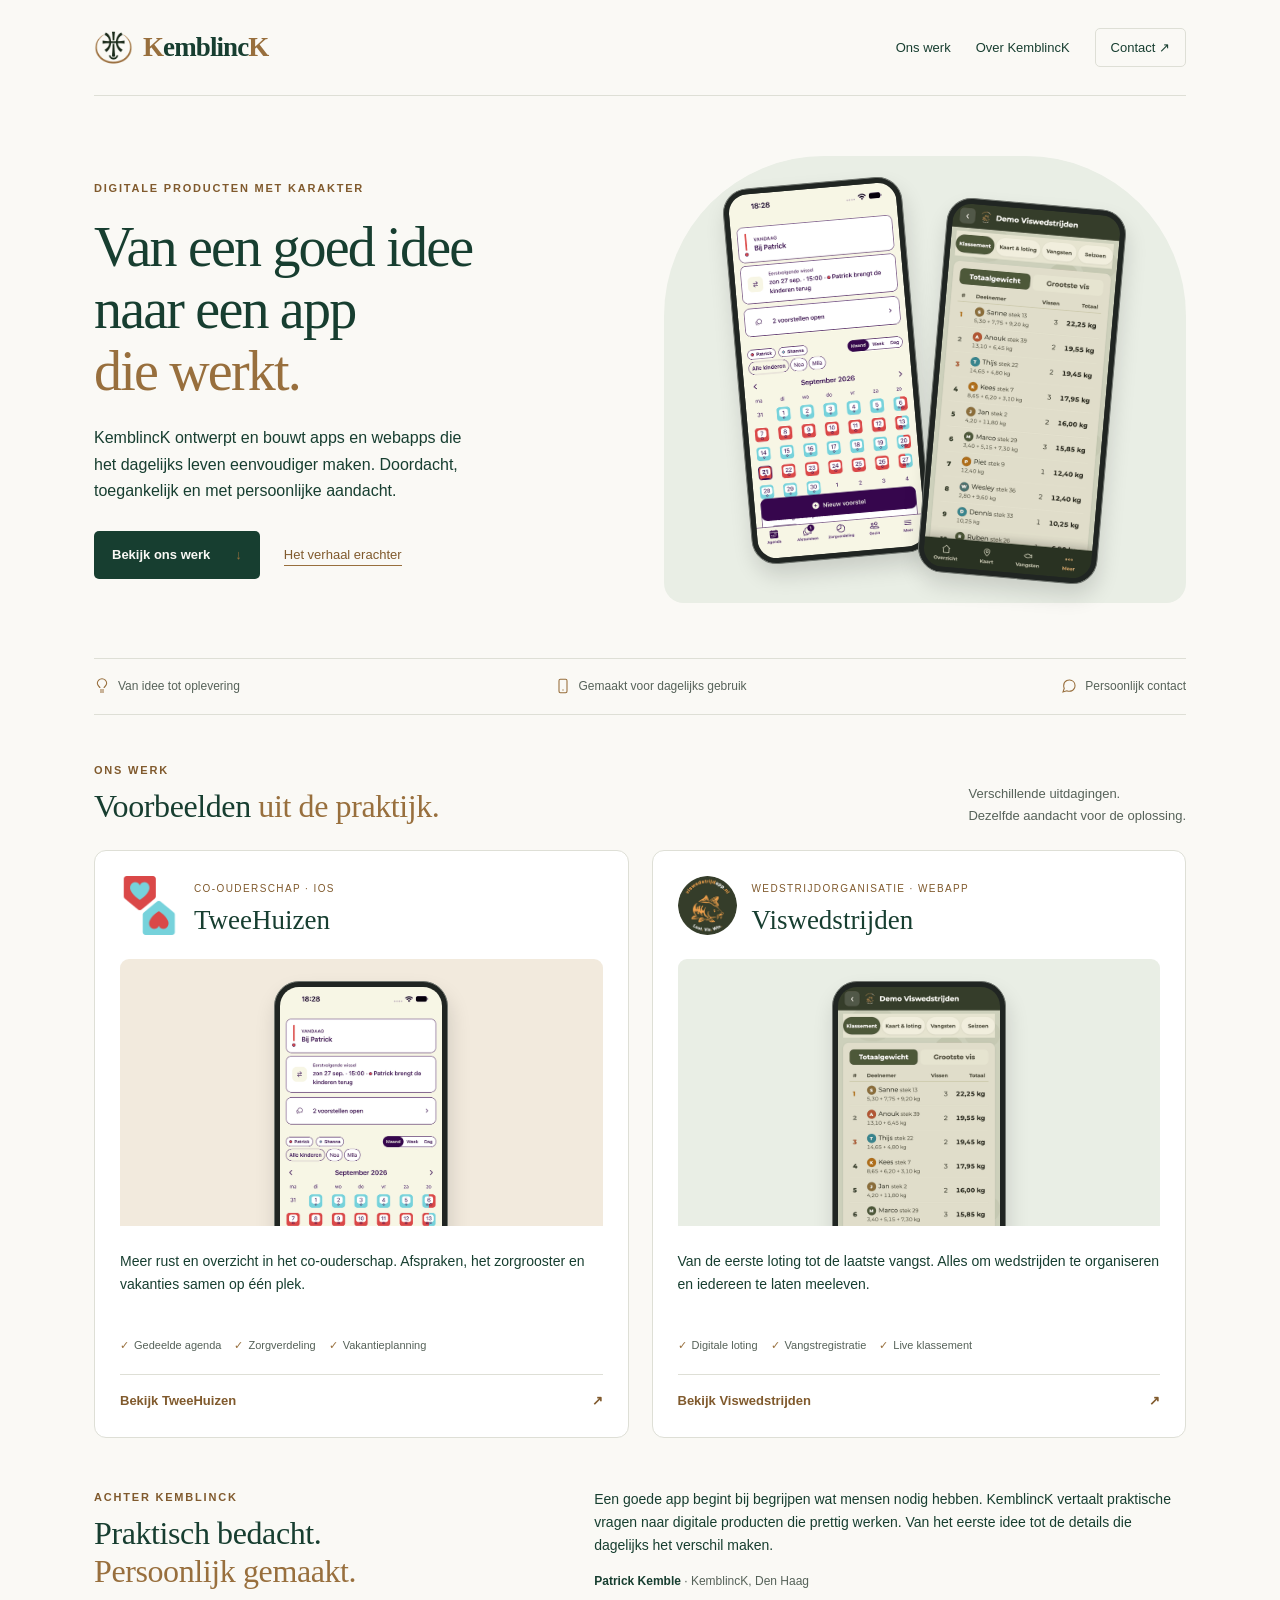
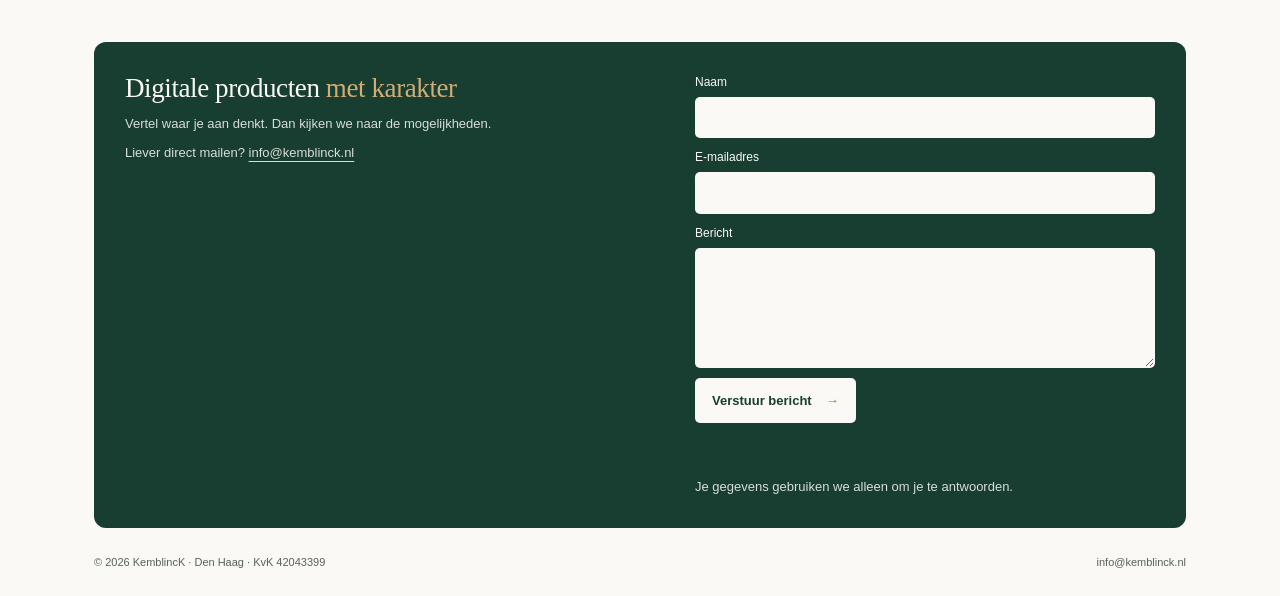
==== commit 8f50a027: "Contactformulier onderaan de homepage - topknop Contact en de 404-pagina leiden naar het formulier (" ====
--- a/index.html
+++ b/index.html
@@ -10,7 +10,7 @@
   <link rel="canonical" href="https://kemblinck.nl/">
   <link rel="icon" type="image/png" href="favicon-180.png?v=6">
   <link rel="apple-touch-icon" href="favicon-180.png?v=6">
-  <link rel="stylesheet" href="styles.css?v=20260922b">
+  <link rel="stylesheet" href="styles.css?v=20260922c">
   <meta property="og:type" content="website">
   <meta property="og:site_name" content="KemblincK">
   <meta property="og:title" content="KemblincK | Van een goed idee naar een app die werkt.">
@@ -42,11 +42,36 @@
 <article class="kc-example"><div class="kc-example-top"><img class="kc-app-logo fish" src="assets/vis-logo.png" width="128" height="128" alt="Logo Viswedstrijden"><div><span class="kc-tag">Wedstrijdorganisatie · Webapp</span><h3>Viswedstrijden</h3></div></div><div class="kc-product-display"><div class="kc-device"><img src="assets/vis-screen.png" width="400" height="866" alt="Het klassement in Viswedstrijden"></div></div><div class="kc-product-copy"><p>Van de eerste loting tot de laatste vangst. Alles om wedstrijden te organiseren en iedereen te laten meeleven.</p><div class="kc-features"><span>Digitale loting</span><span>Vangstregistratie</span><span>Live klassement</span></div><a class="kc-product-link" href="https://viswedstrijdapp.nl/" target="_blank" rel="noopener">Bekijk Viswedstrijden <span>↗</span></a></div></article>
 </div></section>
 <section class="kc-about" id="kcb-over"><div><div class="kc-label">Achter KemblincK</div><h2>Praktisch bedacht.<br><em>Persoonlijk gemaakt.</em></h2></div><div><p>Een goede app begint bij begrijpen wat mensen nodig hebben. KemblincK vertaalt praktische vragen naar digitale producten die prettig werken. Van het eerste idee tot de details die dagelijks het verschil maken.</p><div class="kc-sign"><strong>Patrick Kemble</strong> <span>· KemblincK, Den Haag</span></div></div></section>
-<section class="kc-contact" id="kcb-contact"><div><h2>Digitale producten <em>met karakter</em></h2><p>Vertel waar je aan denkt. Dan kijken we naar de mogelijkheden.</p></div><a href="mailto:info@kemblinck.nl">Neem contact op ↗</a></section></main>
+<section class="kc-contact" id="kcb-contact"><div class="kc-contact-tekst"><h2>Digitale producten <em>met karakter</em></h2><p>Vertel waar je aan denkt. Dan kijken we naar de mogelijkheden.</p><p class="kc-contact-alt">Liever direct mailen? <a href="mailto:info@kemblinck.nl">info@kemblinck.nl</a></p></div><form class="kc-form" id="kc-form" novalidate><label>Naam<input type="text" name="naam" autocomplete="name" maxlength="100" required></label><label>E-mailadres<input type="email" name="email" autocomplete="email" maxlength="200" required></label><label>Bericht<textarea name="bericht" maxlength="3000" required></textarea></label><label class="kc-honing" aria-hidden="true">Website<input type="text" name="website" tabindex="-1" autocomplete="off"></label><button type="submit">Verstuur bericht <span>→</span></button><p class="kc-form-status" id="kc-form-status" role="status" aria-live="polite"></p><p class="kc-form-privacy">Je gegevens gebruiken we alleen om je te antwoorden.</p></form></section></main>
 <footer><span>© 2026 KemblincK · Den Haag · KvK 42043399</span><a href="mailto:info@kemblinck.nl">info@kemblinck.nl</a></footer>
 </div>
 
 </div>
 
+<script>
+(function () {
+  var f = document.getElementById('kc-form'); if (!f) return;
+  var st = document.getElementById('kc-form-status');
+  var knop = f.querySelector('button[type="submit"]');
+  var URL_FUNCTIE = 'https://xyfvkmhkwcjqskxrcfrj.supabase.co/functions/v1/kemblinck-contact';
+  function melding(t, fout) { st.textContent = t; st.classList.toggle('fout', !!fout); }
+  f.addEventListener('submit', function (e) {
+    e.preventDefault();
+    var d = { naam: f.naam.value.trim(), email: f.email.value.trim(), bericht: f.bericht.value.trim(), website: f.website.value };
+    if (d.naam.length < 2) { melding('Vul je naam in.', true); f.naam.focus(); return; }
+    if (!/^[^\s@]+@[^\s@]+\.[^\s@]{2,}$/.test(d.email)) { melding('Vul een geldig e-mailadres in.', true); f.email.focus(); return; }
+    if (d.bericht.length < 10) { melding('Schrijf een bericht van minstens tien tekens.', true); f.bericht.focus(); return; }
+    knop.disabled = true; melding('Bezig met versturen…');
+    fetch(URL_FUNCTIE, { method: 'POST', headers: { 'Content-Type': 'application/json' }, body: JSON.stringify(d) })
+      .then(function (r) { return r.json().then(function (j) { return { ok: r.ok && j.ok, j: j }; }); })
+      .then(function (r) {
+        if (r.ok) { f.reset(); melding('Dank je wel, je bericht is verstuurd. Je hoort snel van ons.'); }
+        else { melding((r.j && r.j.fout) || 'Versturen lukte niet. Mail direct naar info@kemblinck.nl.', true); }
+      })
+      .catch(function () { melding('Versturen lukte niet. Mail direct naar info@kemblinck.nl.', true); })
+      .then(function () { knop.disabled = false; });
+  });
+})();
+</script>
 </body>
 </html>
--- a/styles.css
+++ b/styles.css
@@ -110,3 +110,23 @@
 
 #kc-business .kc-intro,#kc-business .kc-product-copy p,#kc-business .kc-about p{color:var(--ink)}
 
+
+/* Contactformulier (22 sep 2026) */
+#kc-business .kc-contact{align-items:flex-start}
+#kc-business .kc-contact-tekst{flex:1;min-width:0}
+#kc-business .kc-contact-alt{margin-top:14px;font-size:12px}
+#kc-business .kc-contact-alt a{text-decoration:underline;text-underline-offset:4px;color:var(--bg)}
+#kc-business .kc-form{flex:1;width:100%;max-width:460px;display:grid;gap:10px}
+#kc-business .kc-form label{display:grid;gap:4px;font-size:12px;color:var(--bg)}
+#kc-business .kc-form input,#kc-business .kc-form textarea{font:inherit;font-size:14px;line-height:1.4;padding:10px 12px;border:1px solid transparent;border-radius:5px;background:var(--bg);color:var(--ink);width:100%;margin:0}
+#kc-business .kc-form textarea{min-height:120px;resize:vertical}
+#kc-business .kc-form input:focus-visible,#kc-business .kc-form textarea:focus-visible{outline:3px solid var(--gold);outline-offset:2px}
+#kc-business .kc-form button{justify-self:start;display:inline-flex;align-items:center;gap:14px;background:var(--bg);color:var(--ink);border:0;border-radius:5px;padding:12px 17px;font:inherit;font-size:13px;font-weight:bold;cursor:pointer}
+#kc-business .kc-form button span{color:var(--gold)}
+#kc-business .kc-form button[disabled]{opacity:.6;cursor:wait}
+#kc-business .kc-form-status{font-size:13px;color:var(--bg);min-height:1.3em;margin:0}
+#kc-business .kc-form-status.fout{color:#f6cfbc}
+#kc-business .kc-form-privacy{font-size:11px;color:var(--bg);opacity:.7;margin:0}
+#kc-business .kc-honing{position:absolute;left:-9999px;width:1px;height:1px;overflow:hidden}
+@media(max-width:750px){#kc-business .kc-contact{flex-direction:column}#kc-business .kc-form{max-width:none}}
+#kc-business .kc-contact-alt a{background:none;padding:0;border-radius:0;white-space:normal;color:var(--bg);text-decoration:underline;text-underline-offset:4px}
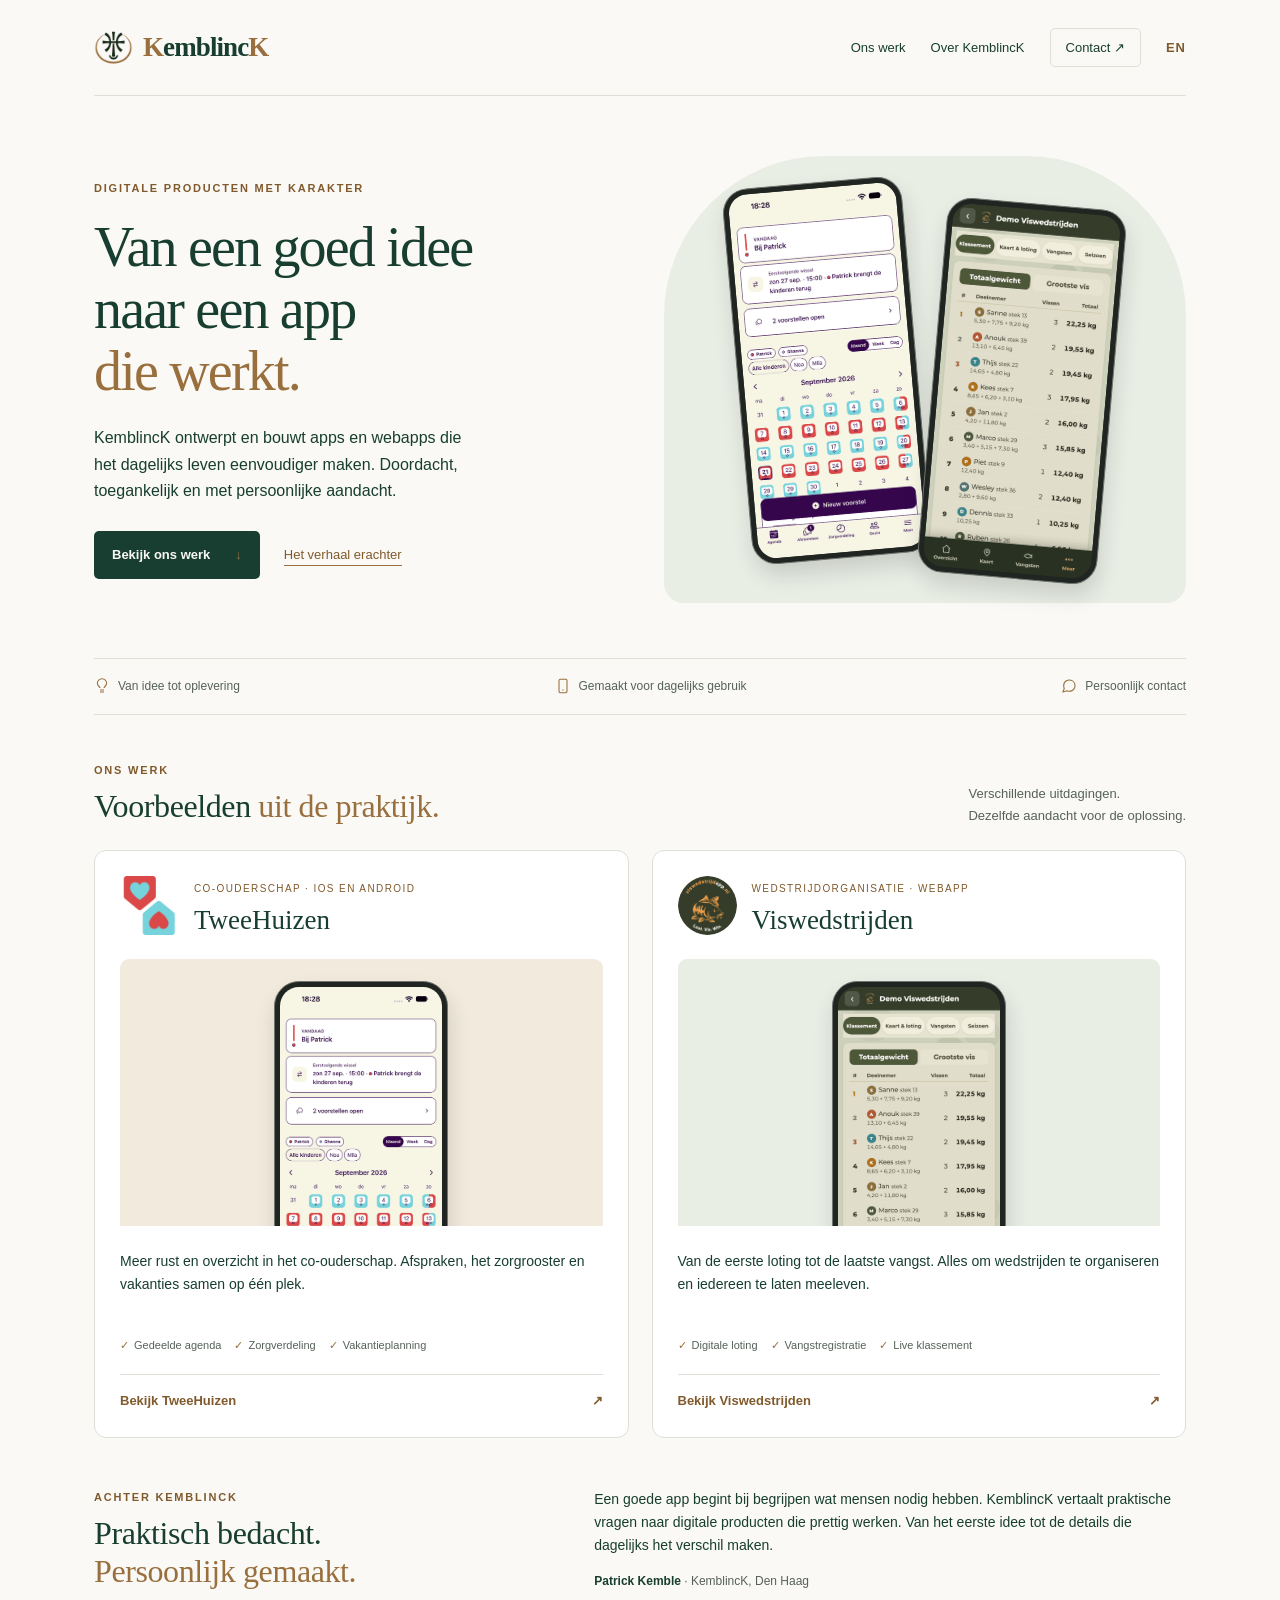
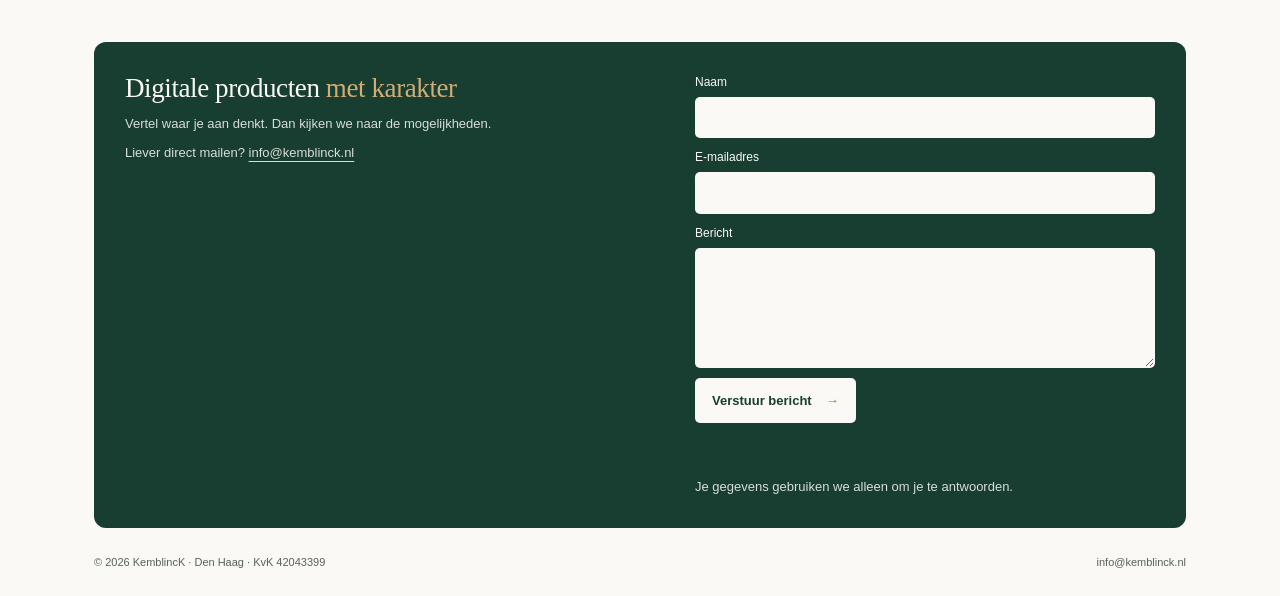
==== commit 440ec946: "Engelse versie van kemblinck.nl op /en/ met taalwissel - en/index.html: volledige vertaling van de h" ====
--- a/index.html
+++ b/index.html
@@ -8,9 +8,12 @@
   <meta name="author" content="Patrick Kemble">
   <meta name="theme-color" content="#faf9f5">
   <link rel="canonical" href="https://kemblinck.nl/">
+  <link rel="alternate" hreflang="nl" href="https://kemblinck.nl/">
+  <link rel="alternate" hreflang="en" href="https://kemblinck.nl/en/">
+  <link rel="alternate" hreflang="x-default" href="https://kemblinck.nl/">
   <link rel="icon" type="image/png" href="favicon-180.png?v=6">
   <link rel="apple-touch-icon" href="favicon-180.png?v=6">
-  <link rel="stylesheet" href="styles.css?v=20260922c">
+  <link rel="stylesheet" href="styles.css?v=20261017">
   <meta property="og:type" content="website">
   <meta property="og:site_name" content="KemblincK">
   <meta property="og:title" content="KemblincK | Van een goed idee naar een app die werkt.">
@@ -34,11 +37,11 @@
 
 
 <div class="kc-wrap">
-<header><a href="#kcb-start" class="kc-brand" aria-label="KemblincK"><img src="assets/embleem.png" width="96" height="96" alt=""><span class="kc-word"><b>K</b>emblinc<b>K</b></span></a><nav aria-label="Hoofdnavigatie"><a href="#kcb-werk">Ons werk</a><a href="#kcb-over">Over KemblincK</a><a href="#kcb-contact" class="kc-nav-contact">Contact ↗</a></nav></header>
+<header><a href="#kcb-start" class="kc-brand" aria-label="KemblincK"><img src="assets/embleem.png" width="96" height="96" alt=""><span class="kc-word"><b>K</b>emblinc<b>K</b></span></a><nav aria-label="Hoofdnavigatie"><a href="#kcb-werk">Ons werk</a><a href="#kcb-over">Over KemblincK</a><a href="#kcb-contact" class="kc-nav-contact">Contact ↗</a><a href="/en/" class="kc-lang" lang="en" hreflang="en" aria-label="English version">EN</a></nav></header>
 <main id="kcb-start"><section class="kc-hero"><div><div class="kc-label">Digitale producten met karakter</div><h1>Van een goed idee<br>naar een app<br><em>die werkt.</em></h1><p class="kc-intro">KemblincK ontwerpt en bouwt apps en webapps die het dagelijks leven eenvoudiger maken. Doordacht, toegankelijk en met persoonlijke aandacht.</p><div class="kc-actions"><a class="kc-button" href="#kcb-werk">Bekijk ons werk <span>↓</span></a><a class="kc-link" href="#kcb-over">Het verhaal erachter</a></div></div><div class="kc-stage" aria-label="Schermbeelden van TweeHuizen en Viswedstrijden in telefoons"><div class="kc-device"><img src="assets/th-screen.png" width="400" height="869" alt="TweeHuizen: gedeelde agenda en zorgrooster"></div><div class="kc-device"><img src="assets/vis-screen.png" width="400" height="866" alt="Viswedstrijden: live klassement uit de demo"></div></div></section>
 <div class="kc-rule"><span><svg viewBox="0 0 24 24" fill="none" stroke="currentColor" stroke-width="1.6" aria-hidden="true"><path d="M9 18h6M9 21h6M9 15c0-2-4-3-4-7a7 7 0 0 1 14 0c0 4-4 5-4 7"/></svg>Van idee tot oplevering</span><span><svg viewBox="0 0 24 24" fill="none" stroke="currentColor" stroke-width="1.6" aria-hidden="true"><rect x="6" y="2" width="12" height="20" rx="2"/><path d="M11 18h2"/></svg>Gemaakt voor dagelijks gebruik</span><span><svg viewBox="0 0 24 24" fill="none" stroke="currentColor" stroke-width="1.6" aria-hidden="true"><path d="M21 11.5a8.4 8.4 0 0 1-.9 3.8 8.5 8.5 0 0 1-7.6 4.7 8.4 8.4 0 0 1-3.8-.9L3 21l1.9-5.7a8.4 8.4 0 0 1-.9-3.8 8.5 8.5 0 0 1 4.7-7.6 8.4 8.4 0 0 1 3.8-.9h.5a8.5 8.5 0 0 1 8 8z"/></svg>Persoonlijk contact</span></div>
 <section id="kcb-werk"><span id="producten"></span><div class="kc-section-head"><div><div class="kc-label">Ons werk</div><h2>Voorbeelden <em>uit de praktijk.</em></h2></div><p>Verschillende uitdagingen.<br>Dezelfde aandacht voor de oplossing.</p></div><div class="kc-examples">
-<article class="kc-example"><div class="kc-example-top"><img class="kc-app-logo" src="assets/th-logo.png" width="128" height="128" alt="Logo TweeHuizen"><div><span class="kc-tag">Co-ouderschap · iOS</span><h3>TweeHuizen</h3></div></div><div class="kc-product-display family"><div class="kc-device"><img src="assets/th-screen.png" width="400" height="869" alt="De agenda in TweeHuizen"></div></div><div class="kc-product-copy"><p>Meer rust en overzicht in het co-ouderschap. Afspraken, het zorgrooster en vakanties samen op één plek.</p><div class="kc-features"><span>Gedeelde agenda</span><span>Zorgverdeling</span><span>Vakantieplanning</span></div><a class="kc-product-link" href="https://tweehuizen.com/" target="_blank" rel="noopener">Bekijk TweeHuizen <span>↗</span></a></div></article>
+<article class="kc-example"><div class="kc-example-top"><img class="kc-app-logo" src="assets/th-logo.png" width="128" height="128" alt="Logo TweeHuizen"><div><span class="kc-tag">Co-ouderschap · iOS en Android</span><h3>TweeHuizen</h3></div></div><div class="kc-product-display family"><div class="kc-device"><img src="assets/th-screen.png" width="400" height="869" alt="De agenda in TweeHuizen"></div></div><div class="kc-product-copy"><p>Meer rust en overzicht in het co-ouderschap. Afspraken, het zorgrooster en vakanties samen op één plek.</p><div class="kc-features"><span>Gedeelde agenda</span><span>Zorgverdeling</span><span>Vakantieplanning</span></div><a class="kc-product-link" href="https://tweehuizen.com/" target="_blank" rel="noopener">Bekijk TweeHuizen <span>↗</span></a></div></article>
 <article class="kc-example"><div class="kc-example-top"><img class="kc-app-logo fish" src="assets/vis-logo.png" width="128" height="128" alt="Logo Viswedstrijden"><div><span class="kc-tag">Wedstrijdorganisatie · Webapp</span><h3>Viswedstrijden</h3></div></div><div class="kc-product-display"><div class="kc-device"><img src="assets/vis-screen.png" width="400" height="866" alt="Het klassement in Viswedstrijden"></div></div><div class="kc-product-copy"><p>Van de eerste loting tot de laatste vangst. Alles om wedstrijden te organiseren en iedereen te laten meeleven.</p><div class="kc-features"><span>Digitale loting</span><span>Vangstregistratie</span><span>Live klassement</span></div><a class="kc-product-link" href="https://viswedstrijdapp.nl/" target="_blank" rel="noopener">Bekijk Viswedstrijden <span>↗</span></a></div></article>
 </div></section>
 <section class="kc-about" id="kcb-over"><div><div class="kc-label">Achter KemblincK</div><h2>Praktisch bedacht.<br><em>Persoonlijk gemaakt.</em></h2></div><div><p>Een goede app begint bij begrijpen wat mensen nodig hebben. KemblincK vertaalt praktische vragen naar digitale producten die prettig werken. Van het eerste idee tot de details die dagelijks het verschil maken.</p><div class="kc-sign"><strong>Patrick Kemble</strong> <span>· KemblincK, Den Haag</span></div></div></section>
--- a/styles.css
+++ b/styles.css
@@ -130,3 +130,6 @@
 #kc-business .kc-honing{position:absolute;left:-9999px;width:1px;height:1px;overflow:hidden}
 @media(max-width:750px){#kc-business .kc-contact{flex-direction:column}#kc-business .kc-form{max-width:none}}
 #kc-business .kc-contact-alt a{background:none;padding:0;border-radius:0;white-space:normal;color:var(--bg);text-decoration:underline;text-underline-offset:4px}
+
+/* Taalwissel in de topbalk (17 okt 2026) */
+#kc-business .kc-lang{font-weight:bold;letter-spacing:1px;color:var(--gold-text)}
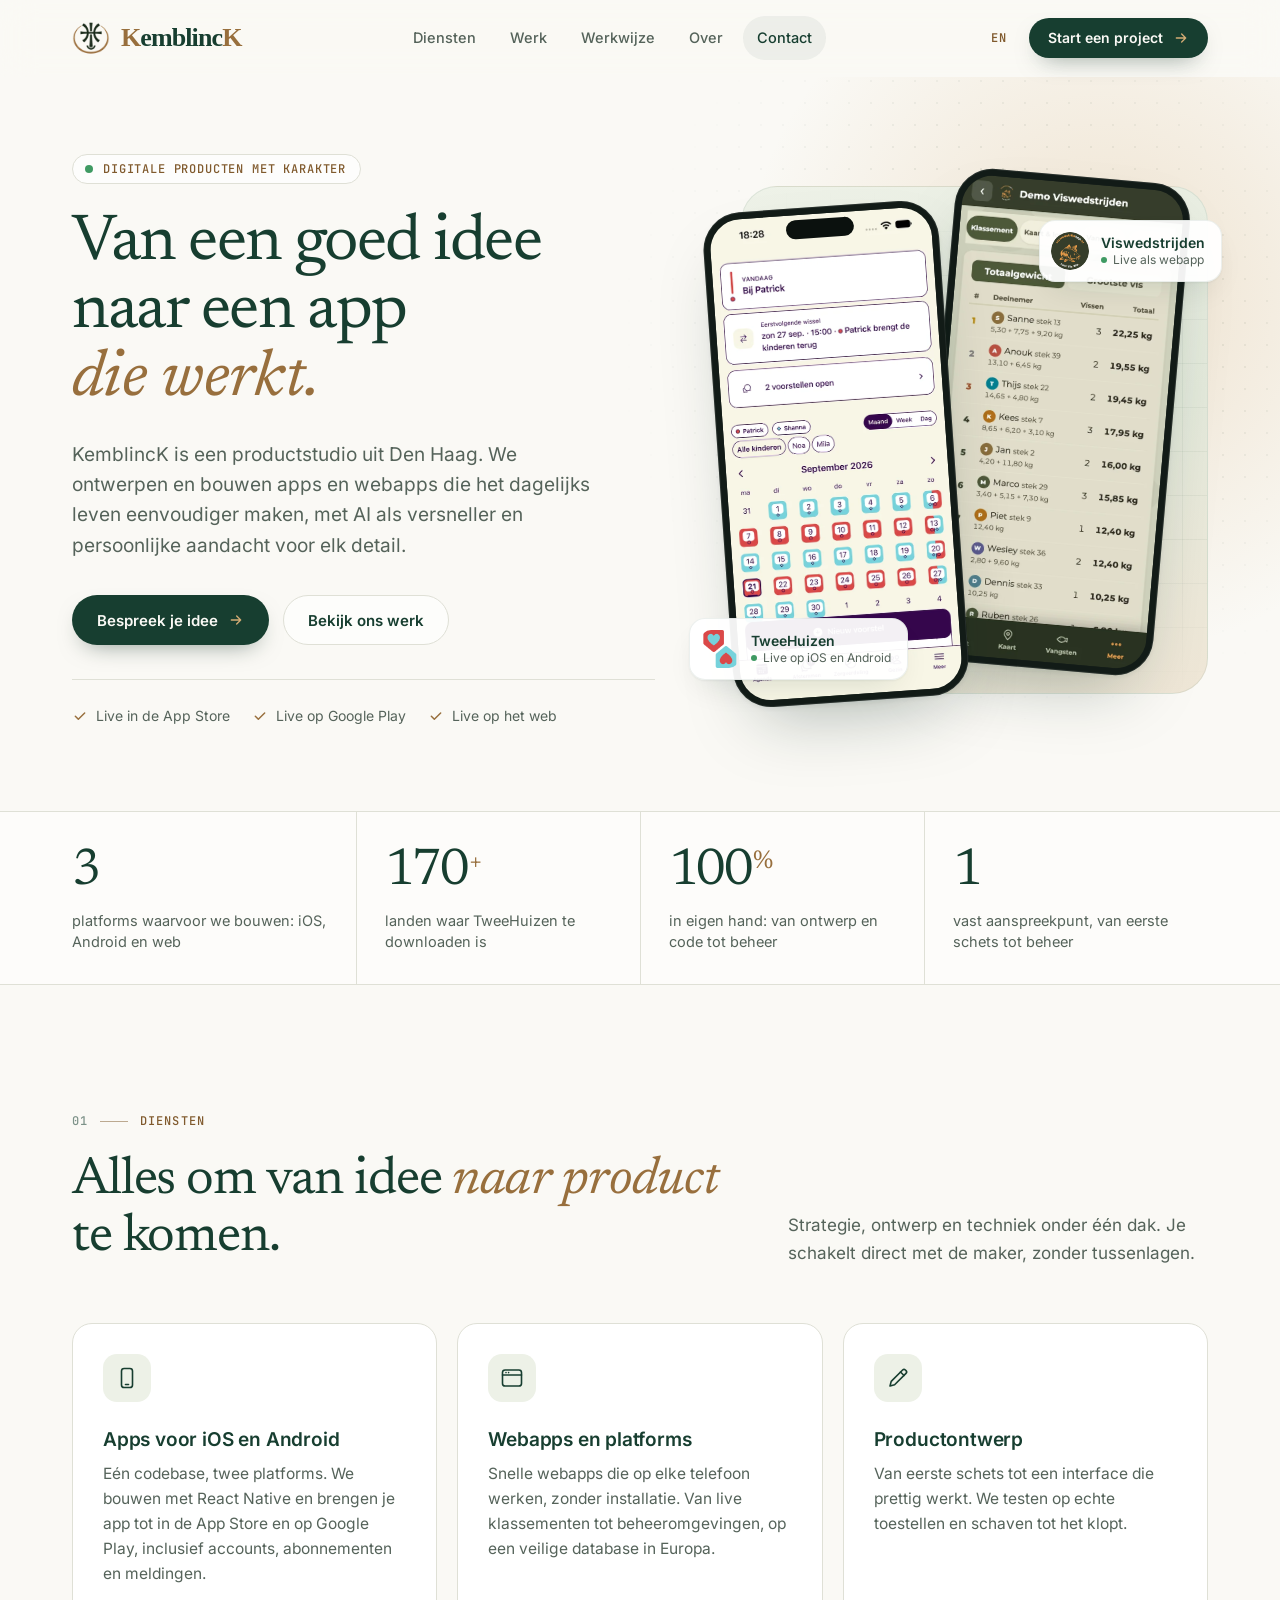
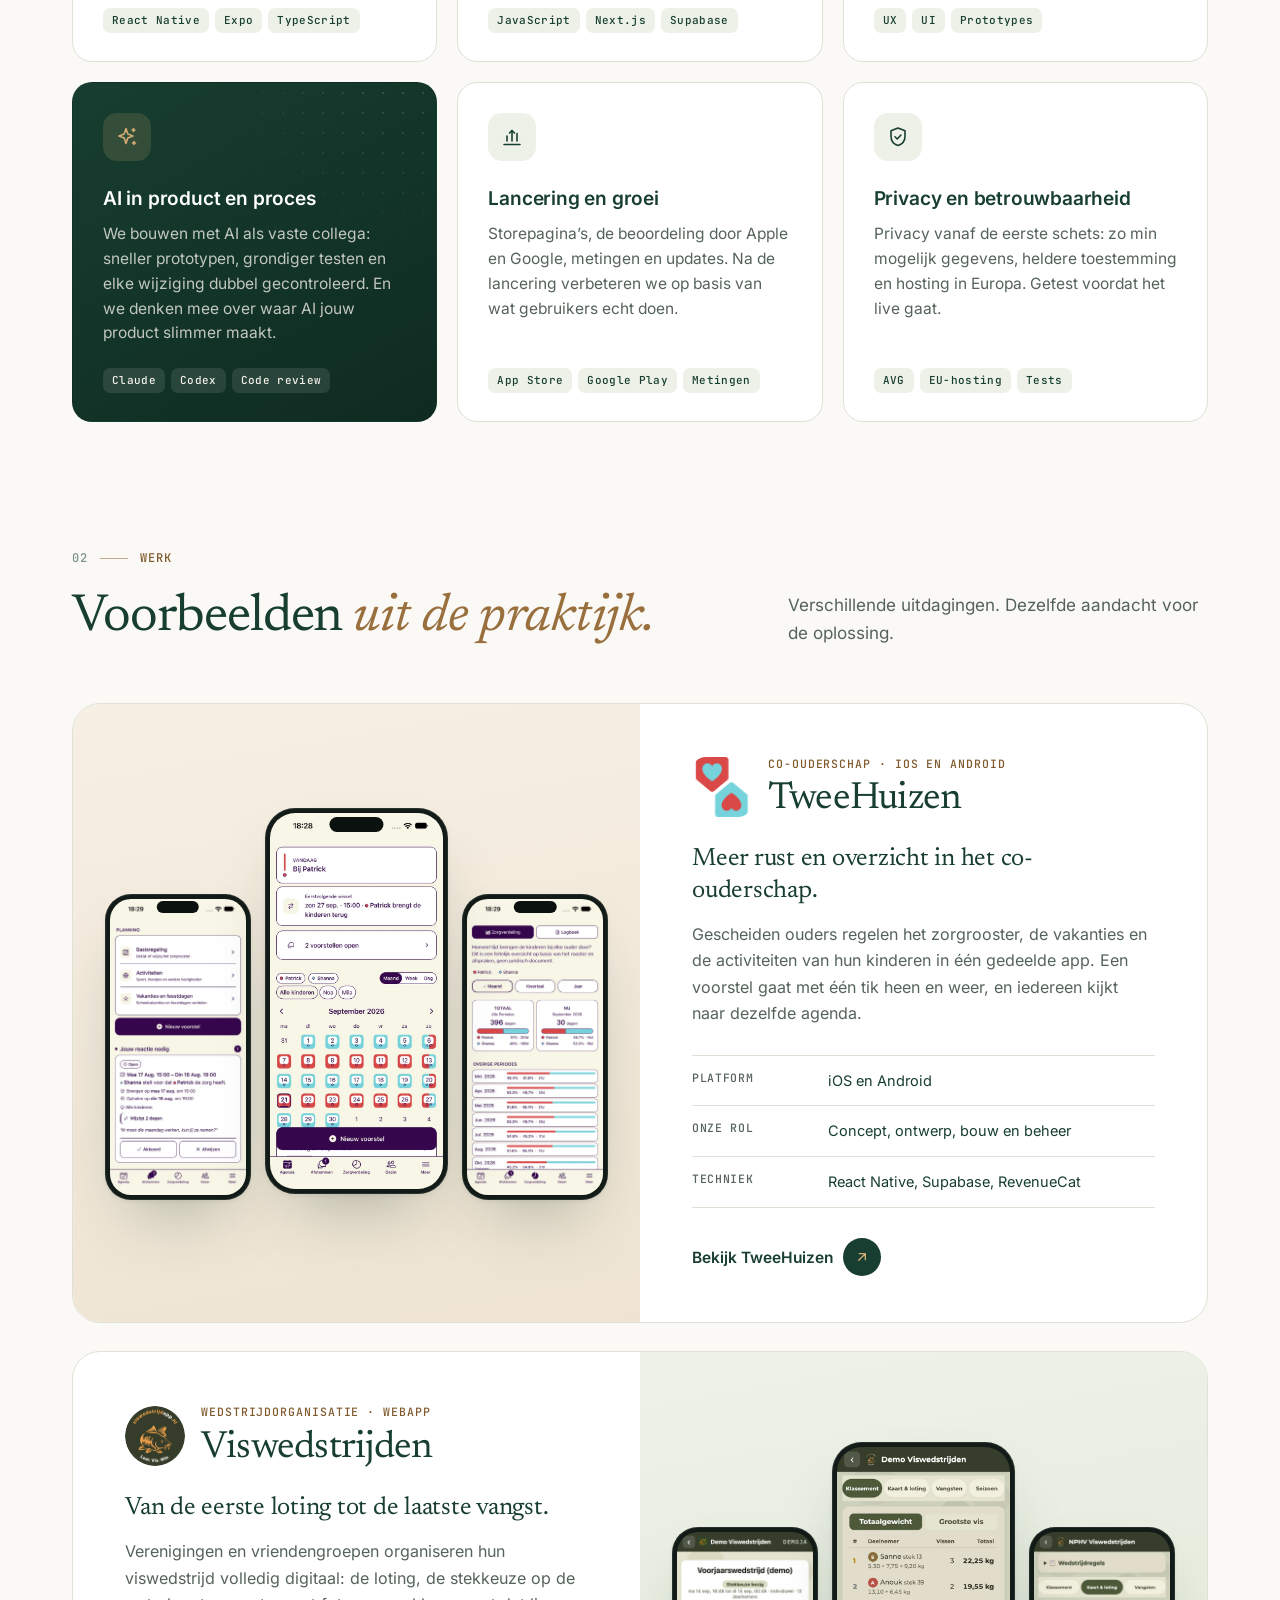
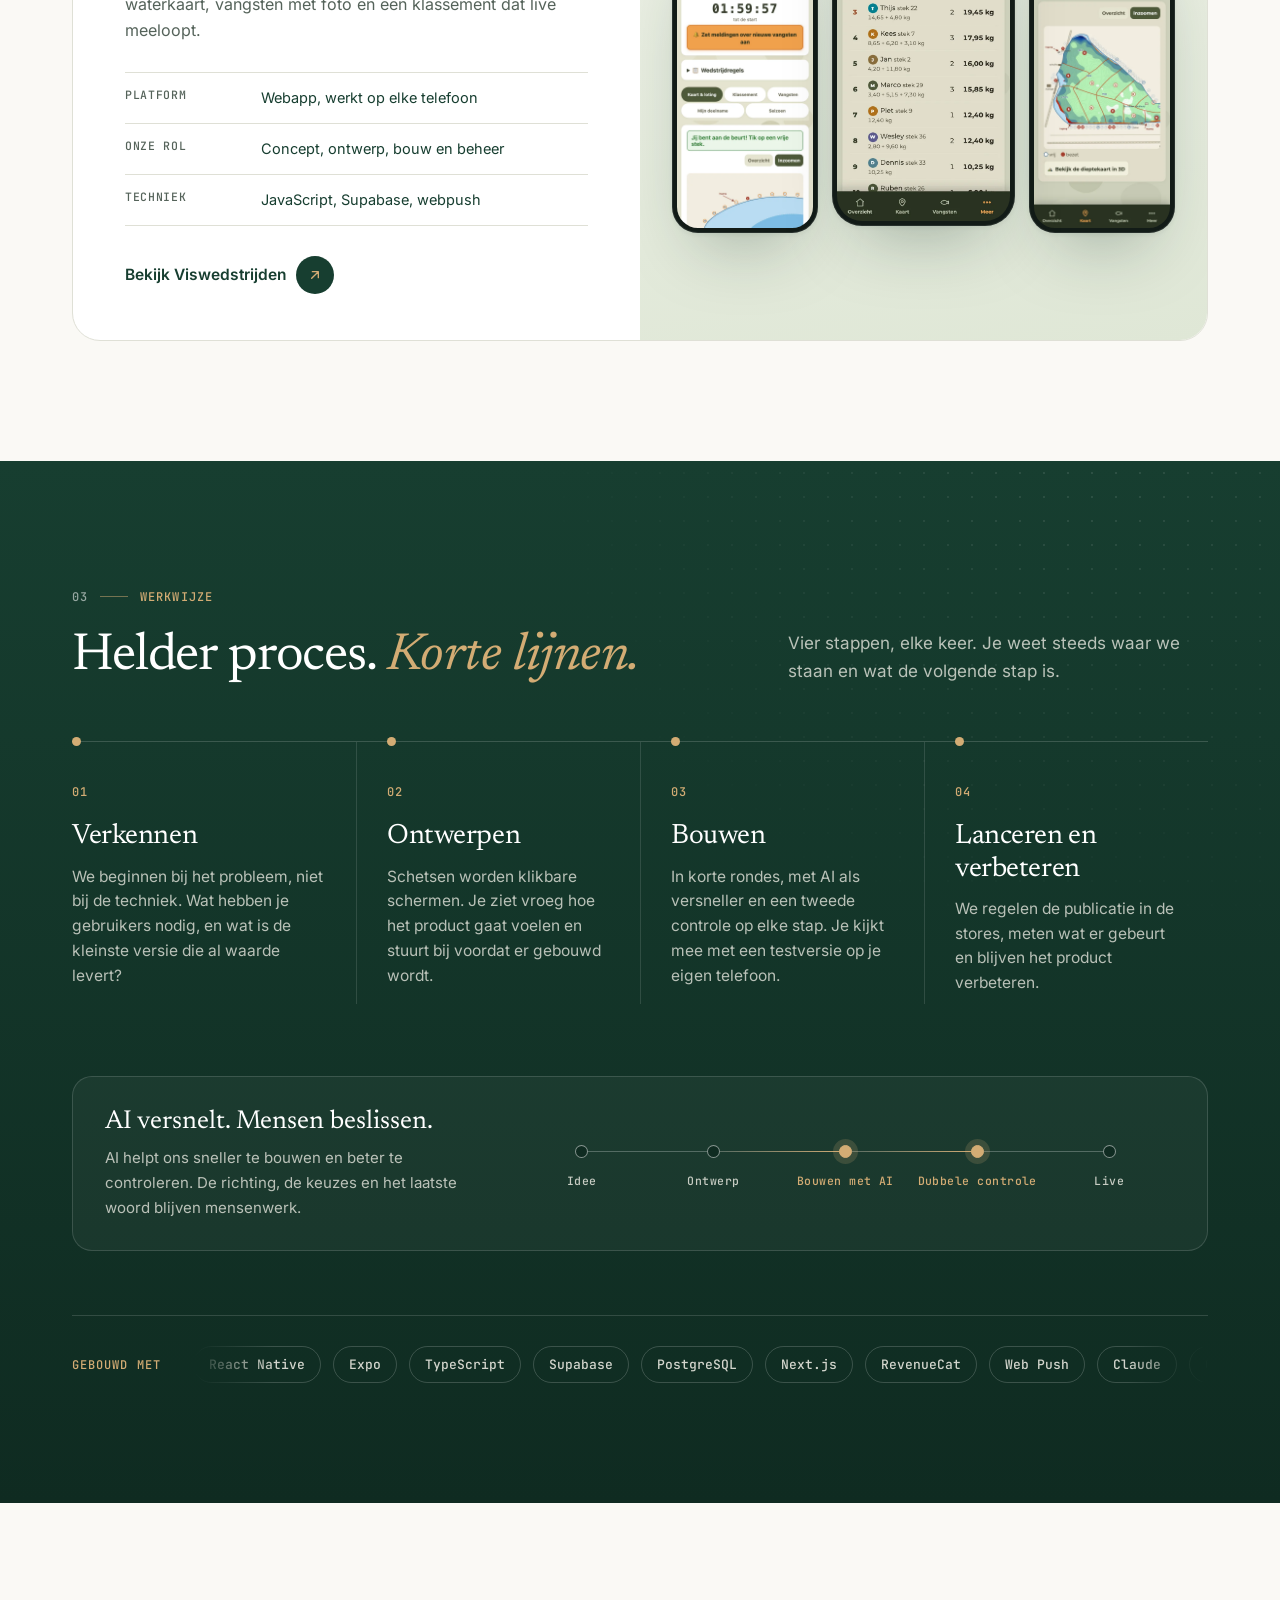
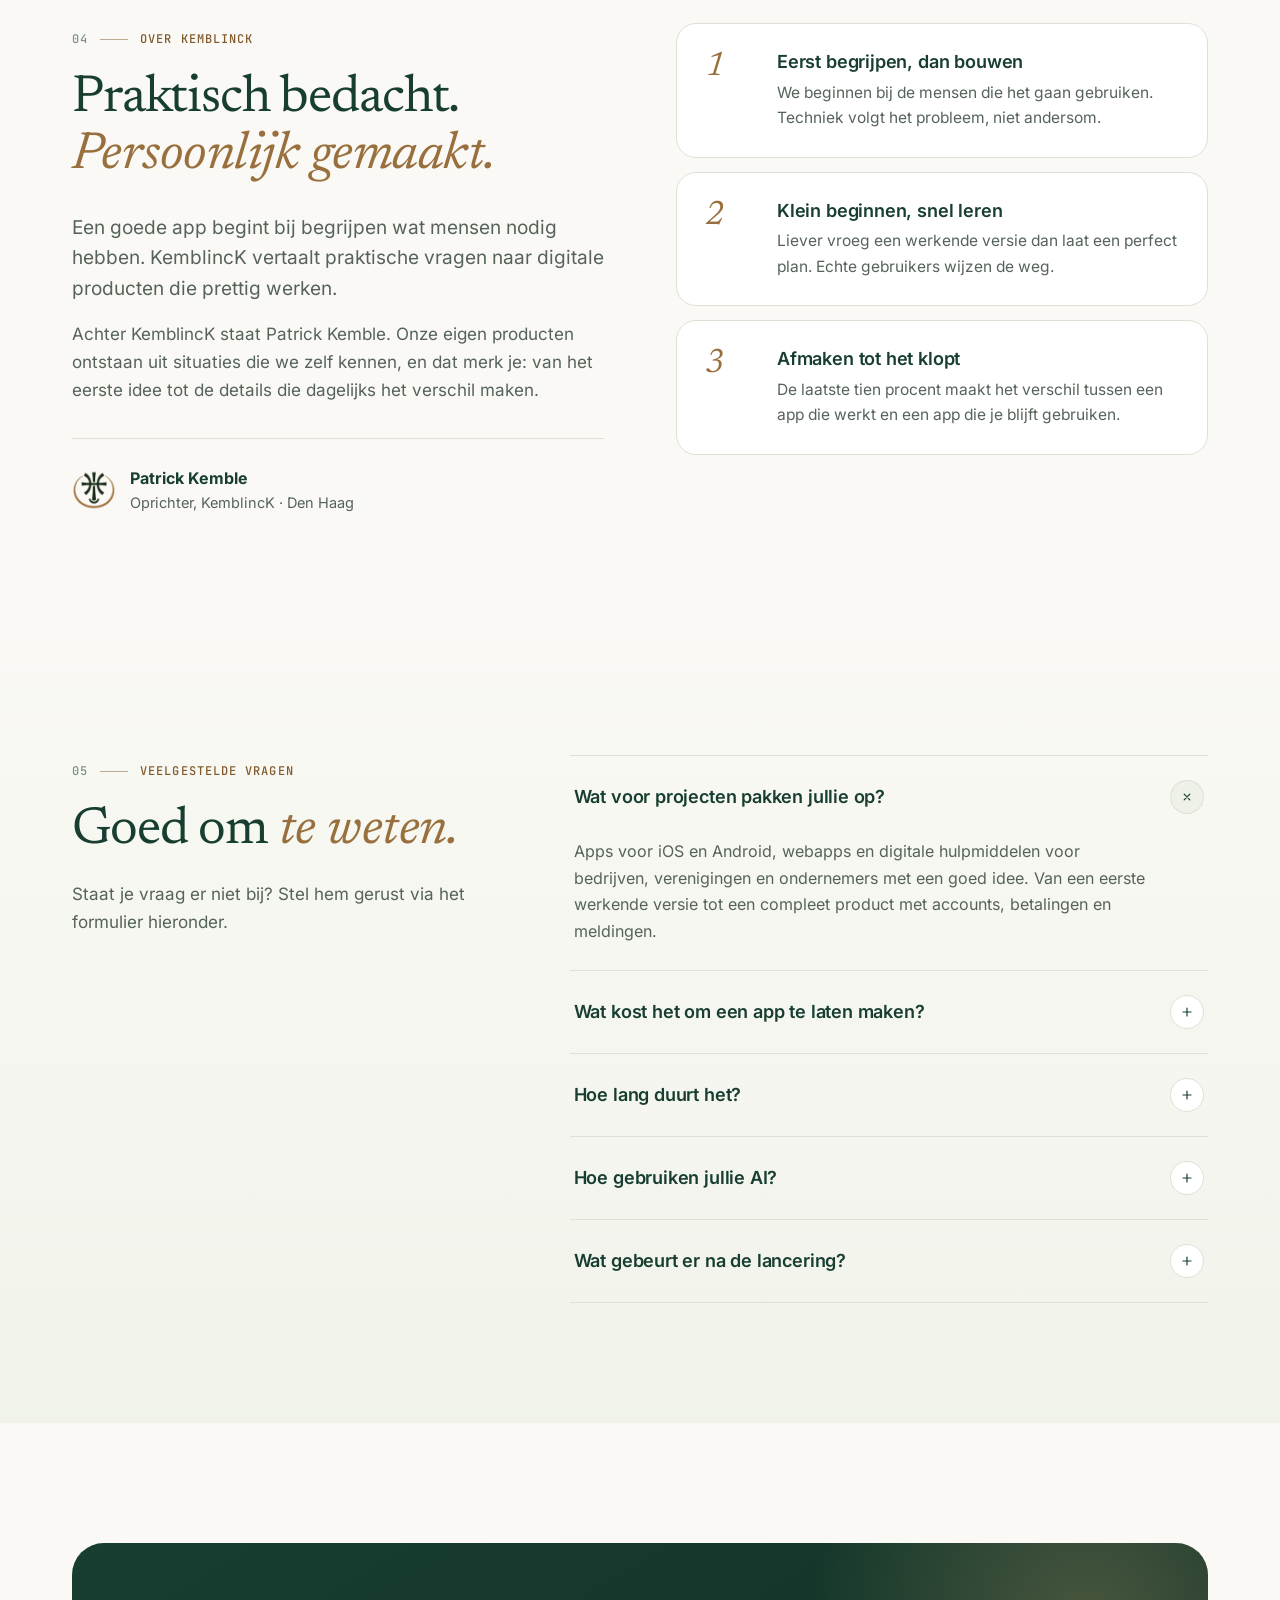
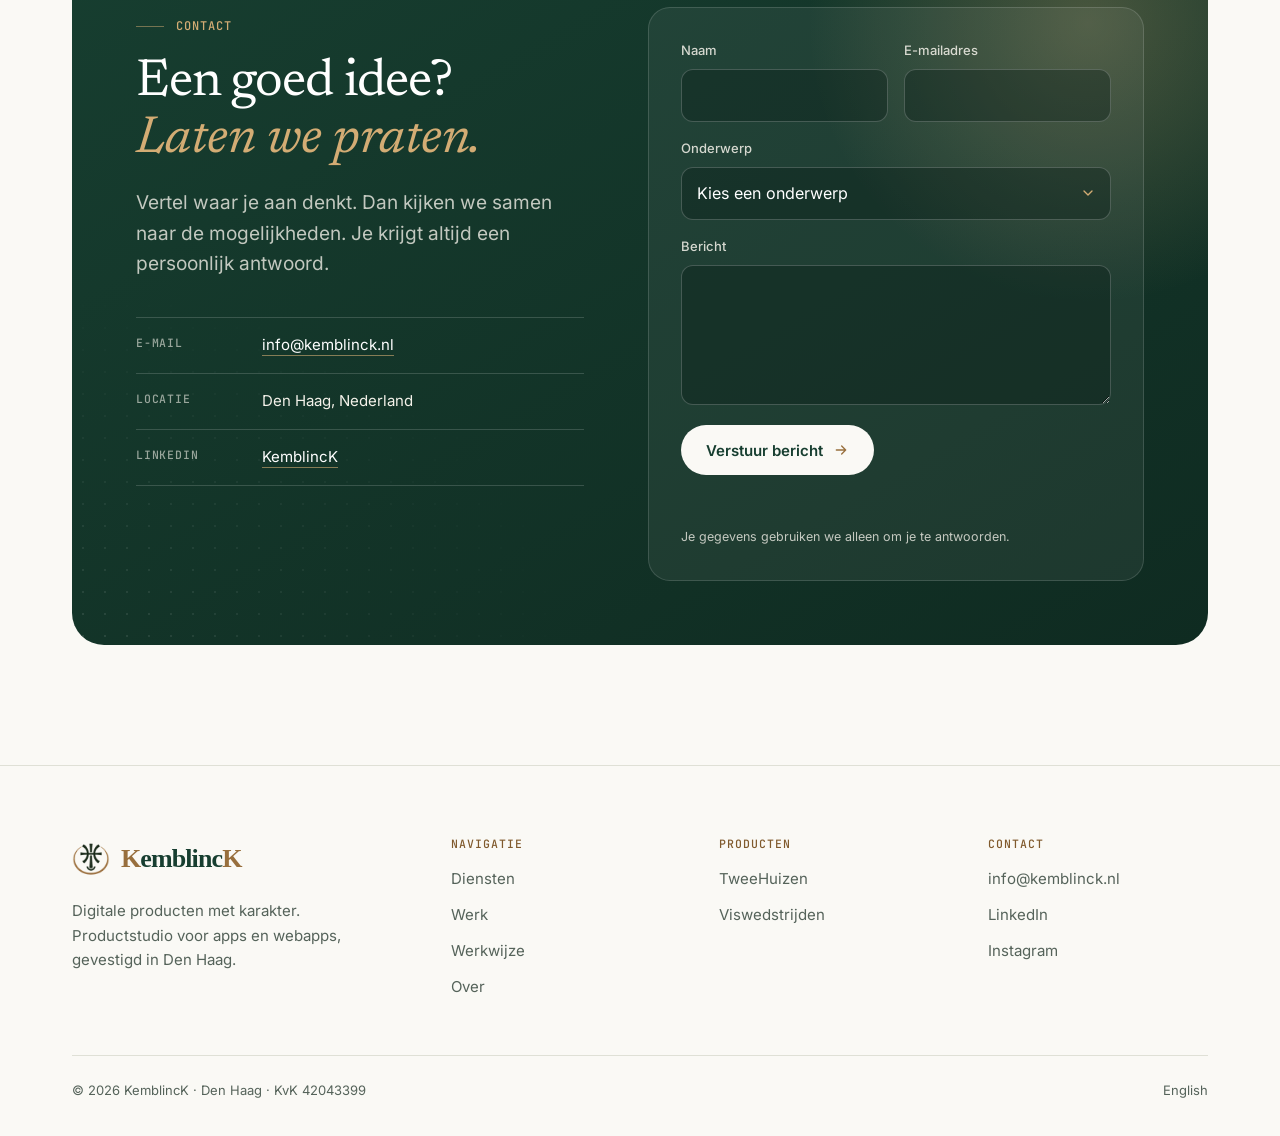
==== commit 22c9a803: "Nieuw ontwerp kemblinck.nl: productstudio met diensten, cases, werkwijze en FAQ (NL + EN) - Homepage" ====
--- a/index.html
+++ b/index.html
@@ -4,77 +4,161 @@
   <meta charset="utf-8">
   <meta name="viewport" content="width=device-width, initial-scale=1">
   <title>KemblincK | Van een goed idee naar een app die werkt.</title>
-  <meta name="description" content="Digitale producten met karakter. KemblincK ontwerpt en bouwt apps en webapps die het dagelijks leven eenvoudiger maken. Bekijk voorbeelden uit de praktijk.">
+  <meta name="description" content="KemblincK is een productstudio uit Den Haag. We ontwerpen en bouwen apps en webapps voor iOS, Android en web, met AI als versneller. Digitale producten met karakter.">
   <meta name="author" content="Patrick Kemble">
   <meta name="theme-color" content="#faf9f5">
   <link rel="canonical" href="https://kemblinck.nl/">
   <link rel="alternate" hreflang="nl" href="https://kemblinck.nl/">
   <link rel="alternate" hreflang="en" href="https://kemblinck.nl/en/">
   <link rel="alternate" hreflang="x-default" href="https://kemblinck.nl/">
-  <link rel="icon" type="image/png" href="favicon-180.png?v=6">
-  <link rel="apple-touch-icon" href="favicon-180.png?v=6">
-  <link rel="stylesheet" href="styles.css?v=20261017">
+  <link rel="icon" type="image/png" href="/favicon-180.png?v=6">
+  <link rel="apple-touch-icon" href="/favicon-180.png?v=6">
+  <link rel="preload" href="/assets/fonts/inter-latin-wght-normal.woff2" as="font" type="font/woff2" crossorigin>
+  <link rel="preload" href="/assets/fonts/newsreader-latin-wght-normal.woff2" as="font" type="font/woff2" crossorigin>
+  <link rel="preload" href="/assets/fonts/newsreader-latin-wght-italic.woff2" as="font" type="font/woff2" crossorigin>
+  <link rel="stylesheet" href="/styles.css?v=20261119">
   <meta property="og:type" content="website">
   <meta property="og:site_name" content="KemblincK">
   <meta property="og:title" content="KemblincK | Van een goed idee naar een app die werkt.">
-  <meta property="og:description" content="Digitale producten met karakter. KemblincK ontwerpt en bouwt apps en webapps die het dagelijks leven eenvoudiger maken. Bekijk voorbeelden uit de praktijk.">
+  <meta property="og:description" content="KemblincK is een productstudio uit Den Haag. We ontwerpen en bouwen apps en webapps voor iOS, Android en web, met AI als versneller. Digitale producten met karakter.">
   <meta property="og:url" content="https://kemblinck.nl/">
   <meta property="og:image" content="https://kemblinck.nl/og-kemblinck-20260922.png">
   <meta property="og:image:width" content="1200">
   <meta property="og:image:height" content="630">
   <meta property="og:image:alt" content="KemblincK. Van een goed idee naar een app die werkt. Digitale producten met karakter.">
   <meta property="og:locale" content="nl_NL">
+  <meta property="og:locale:alternate" content="en_GB">
   <meta name="twitter:card" content="summary_large_image">
   <meta name="twitter:title" content="KemblincK | Van een goed idee naar een app die werkt.">
-  <meta name="twitter:description" content="Digitale producten met karakter. KemblincK ontwerpt en bouwt apps en webapps die het dagelijks leven eenvoudiger maken. Bekijk voorbeelden uit de praktijk.">
+  <meta name="twitter:description" content="KemblincK is een productstudio uit Den Haag. We ontwerpen en bouwen apps en webapps voor iOS, Android en web, met AI als versneller. Digitale producten met karakter.">
   <meta name="twitter:image" content="https://kemblinck.nl/og-kemblinck-20260922.png">
-  <script type="application/ld+json">{"@context": "https://schema.org", "@type": "Organization", "name": "KemblincK", "legalName": "KemblincK", "description": "KemblincK ontwerpt en bouwt apps en webapps die het dagelijks leven eenvoudiger maken. Digitale producten met karakter.", "founder": "Patrick Kemble", "url": "https://kemblinck.nl", "logo": "https://kemblinck.nl/logo-512.png?v=6", "email": "info@kemblinck.nl", "address": {"@type": "PostalAddress", "addressLocality": "'s-Gravenhage", "addressCountry": "NL"}, "identifier": [{"@type": "PropertyValue", "propertyID": "KvK", "value": "42043399"}], "brand": [{"@type": "Brand", "name": "TweeHuizen", "url": "https://tweehuizen.com"}, {"@type": "Brand", "name": "Viswedstrijden", "url": "https://viswedstrijdapp.nl"}]}</script>
-  <script>if(location.hostname==='kemblinck.com'||location.hostname==='www.kemblinck.com')location.replace('https://kemblinck.nl'+location.pathname+location.search+location.hash);</script>
+  <script type="application/ld+json">{"@context": "https://schema.org", "@type": "Organization", "name": "KemblincK", "legalName": "KemblincK", "description": "KemblincK is een productstudio uit Den Haag die apps en webapps ontwerpt en bouwt voor iOS, Android en web. Digitale producten met karakter.", "founder": {"@type": "Person", "name": "Patrick Kemble"}, "url": "https://kemblinck.nl/", "logo": "https://kemblinck.nl/logo-512.png?v=6", "email": "info@kemblinck.nl", "address": {"@type": "PostalAddress", "addressLocality": "'s-Gravenhage", "addressCountry": "NL"}, "identifier": [{"@type": "PropertyValue", "propertyID": "KvK", "value": "42043399"}], "sameAs": ["https://www.linkedin.com/company/kemblinck/", "https://www.instagram.com/kemblinck"], "knowsAbout": ["React Native", "iOS", "Android", "Web apps", "Product design", "Artificial intelligence"], "brand": [{"@type": "Brand", "name": "TweeHuizen", "url": "https://tweehuizen.com"}, {"@type": "Brand", "name": "Viswedstrijden", "url": "https://viswedstrijdapp.nl"}]}</script>
+  <script type="application/ld+json">{"@context": "https://schema.org", "@type": "FAQPage", "mainEntity": [{"@type": "Question", "name": "Wat voor projecten pakken jullie op?", "acceptedAnswer": {"@type": "Answer", "text": "Apps voor iOS en Android, webapps en digitale hulpmiddelen voor bedrijven, verenigingen en ondernemers met een goed idee. Van een eerste werkende versie tot een compleet product met accounts, betalingen en meldingen."}}, {"@type": "Question", "name": "Wat kost het om een app te laten maken?", "acceptedAnswer": {"@type": "Answer", "text": "Dat hangt af van wat je nodig hebt. Na een eerste gesprek krijg je een helder voorstel met een duidelijke omvang en prijs, zodat je vooraf weet waar je aan toe bent."}}, {"@type": "Question", "name": "Hoe lang duurt het?", "acceptedAnswer": {"@type": "Answer", "text": "Een eerste werkende versie staat er vaak binnen enkele weken. Daarna bouwen we in korte rondes verder, zodat je steeds iets kunt uitproberen."}}, {"@type": "Question", "name": "Hoe gebruiken jullie AI?", "acceptedAnswer": {"@type": "Answer", "text": "AI helpt ons sneller te prototypen, te testen en code te controleren. De keuzes blijven mensenwerk: elke wijziging wordt beoordeeld voordat hij live gaat. In jouw product zetten we AI alleen in waar het echt iets oplevert."}}, {"@type": "Question", "name": "Wat gebeurt er na de lancering?", "acceptedAnswer": {"@type": "Answer", "text": "Dan begint het pas. We houden het product veilig en actueel, volgen wat gebruikers doen en brengen verbeteringen uit wanneer dat nodig is."}}]}</script>
+  <script>document.documentElement.classList.add('js');if(location.hostname==='kemblinck.com'||location.hostname==='www.kemblinck.com')location.replace('https://kemblinck.nl'+location.pathname+location.search+location.hash);</script>
 </head>
 <body>
 <a class="skip-link" href="#kcb-start">Naar de inhoud</a>
-<div id="kc-business" aria-label="KemblincK">
 
+<header class="site-header">
+  <div class="wrap">
+    <a href="/" class="brand" aria-label="KemblincK"><img src="/assets/embleem.png" width="96" height="96" alt=""><span class="word"><b>K</b>emblinc<b>K</b></span></a>
+    <nav class="nav" id="hoofdmenu" aria-label="Hoofdnavigatie"><a class="nav-link" href="#kcb-diensten">Diensten</a><a class="nav-link" href="#kcb-werk">Werk</a><a class="nav-link" href="#kcb-werkwijze">Werkwijze</a><a class="nav-link" href="#kcb-over">Over</a><a class="nav-link" href="#kcb-contact">Contact</a><a class="btn btn-primary nav-cta" href="#kcb-contact">Start een project <svg viewBox="0 0 24 24" fill="none" stroke="currentColor" stroke-width="2" stroke-linecap="round" stroke-linejoin="round" aria-hidden="true"><path d="M5 12h14M13 6l6 6-6 6"/></svg></a></nav>
+    <div class="nav-right">
+      <a href="/en/" class="lang" lang="en" hreflang="en" aria-label="English version">EN</a>
+      <a class="btn btn-primary btn-small" href="#kcb-contact">Start een project <svg viewBox="0 0 24 24" fill="none" stroke="currentColor" stroke-width="2" stroke-linecap="round" stroke-linejoin="round" aria-hidden="true"><path d="M5 12h14M13 6l6 6-6 6"/></svg></a>
+      <button class="menu-toggle" type="button" aria-label="Menu" aria-expanded="false" aria-controls="hoofdmenu"><svg class="bars" viewBox="0 0 24 24" fill="none" stroke="currentColor" stroke-width="2" stroke-linecap="round" aria-hidden="true"><path d="M4 8h16M4 16h16"/></svg><svg class="x" viewBox="0 0 24 24" fill="none" stroke="currentColor" stroke-width="2" stroke-linecap="round" aria-hidden="true"><path d="M6 6l12 12M18 6 6 18"/></svg></button>
+    </div>
+  </div>
+</header>
 
-<div class="kc-wrap">
-<header><a href="#kcb-start" class="kc-brand" aria-label="KemblincK"><img src="assets/embleem.png" width="96" height="96" alt=""><span class="kc-word"><b>K</b>emblinc<b>K</b></span></a><nav aria-label="Hoofdnavigatie"><a href="#kcb-werk">Ons werk</a><a href="#kcb-over">Over KemblincK</a><a href="#kcb-contact" class="kc-nav-contact">Contact ↗</a><a href="/en/" class="kc-lang" lang="en" hreflang="en" aria-label="English version">EN</a></nav></header>
-<main id="kcb-start"><section class="kc-hero"><div><div class="kc-label">Digitale producten met karakter</div><h1>Van een goed idee<br>naar een app<br><em>die werkt.</em></h1><p class="kc-intro">KemblincK ontwerpt en bouwt apps en webapps die het dagelijks leven eenvoudiger maken. Doordacht, toegankelijk en met persoonlijke aandacht.</p><div class="kc-actions"><a class="kc-button" href="#kcb-werk">Bekijk ons werk <span>↓</span></a><a class="kc-link" href="#kcb-over">Het verhaal erachter</a></div></div><div class="kc-stage" aria-label="Schermbeelden van TweeHuizen en Viswedstrijden in telefoons"><div class="kc-device"><img src="assets/th-screen.png" width="400" height="869" alt="TweeHuizen: gedeelde agenda en zorgrooster"></div><div class="kc-device"><img src="assets/vis-screen.png" width="400" height="866" alt="Viswedstrijden: live klassement uit de demo"></div></div></section>
-<div class="kc-rule"><span><svg viewBox="0 0 24 24" fill="none" stroke="currentColor" stroke-width="1.6" aria-hidden="true"><path d="M9 18h6M9 21h6M9 15c0-2-4-3-4-7a7 7 0 0 1 14 0c0 4-4 5-4 7"/></svg>Van idee tot oplevering</span><span><svg viewBox="0 0 24 24" fill="none" stroke="currentColor" stroke-width="1.6" aria-hidden="true"><rect x="6" y="2" width="12" height="20" rx="2"/><path d="M11 18h2"/></svg>Gemaakt voor dagelijks gebruik</span><span><svg viewBox="0 0 24 24" fill="none" stroke="currentColor" stroke-width="1.6" aria-hidden="true"><path d="M21 11.5a8.4 8.4 0 0 1-.9 3.8 8.5 8.5 0 0 1-7.6 4.7 8.4 8.4 0 0 1-3.8-.9L3 21l1.9-5.7a8.4 8.4 0 0 1-.9-3.8 8.5 8.5 0 0 1 4.7-7.6 8.4 8.4 0 0 1 3.8-.9h.5a8.5 8.5 0 0 1 8 8z"/></svg>Persoonlijk contact</span></div>
-<section id="kcb-werk"><span id="producten"></span><div class="kc-section-head"><div><div class="kc-label">Ons werk</div><h2>Voorbeelden <em>uit de praktijk.</em></h2></div><p>Verschillende uitdagingen.<br>Dezelfde aandacht voor de oplossing.</p></div><div class="kc-examples">
-<article class="kc-example"><div class="kc-example-top"><img class="kc-app-logo" src="assets/th-logo.png" width="128" height="128" alt="Logo TweeHuizen"><div><span class="kc-tag">Co-ouderschap · iOS en Android</span><h3>TweeHuizen</h3></div></div><div class="kc-product-display family"><div class="kc-device"><img src="assets/th-screen.png" width="400" height="869" alt="De agenda in TweeHuizen"></div></div><div class="kc-product-copy"><p>Meer rust en overzicht in het co-ouderschap. Afspraken, het zorgrooster en vakanties samen op één plek.</p><div class="kc-features"><span>Gedeelde agenda</span><span>Zorgverdeling</span><span>Vakantieplanning</span></div><a class="kc-product-link" href="https://tweehuizen.com/" target="_blank" rel="noopener">Bekijk TweeHuizen <span>↗</span></a></div></article>
-<article class="kc-example"><div class="kc-example-top"><img class="kc-app-logo fish" src="assets/vis-logo.png" width="128" height="128" alt="Logo Viswedstrijden"><div><span class="kc-tag">Wedstrijdorganisatie · Webapp</span><h3>Viswedstrijden</h3></div></div><div class="kc-product-display"><div class="kc-device"><img src="assets/vis-screen.png" width="400" height="866" alt="Het klassement in Viswedstrijden"></div></div><div class="kc-product-copy"><p>Van de eerste loting tot de laatste vangst. Alles om wedstrijden te organiseren en iedereen te laten meeleven.</p><div class="kc-features"><span>Digitale loting</span><span>Vangstregistratie</span><span>Live klassement</span></div><a class="kc-product-link" href="https://viswedstrijdapp.nl/" target="_blank" rel="noopener">Bekijk Viswedstrijden <span>↗</span></a></div></article>
-</div></section>
-<section class="kc-about" id="kcb-over"><div><div class="kc-label">Achter KemblincK</div><h2>Praktisch bedacht.<br><em>Persoonlijk gemaakt.</em></h2></div><div><p>Een goede app begint bij begrijpen wat mensen nodig hebben. KemblincK vertaalt praktische vragen naar digitale producten die prettig werken. Van het eerste idee tot de details die dagelijks het verschil maken.</p><div class="kc-sign"><strong>Patrick Kemble</strong> <span>· KemblincK, Den Haag</span></div></div></section>
-<section class="kc-contact" id="kcb-contact"><div class="kc-contact-tekst"><h2>Digitale producten <em>met karakter</em></h2><p>Vertel waar je aan denkt. Dan kijken we naar de mogelijkheden.</p><p class="kc-contact-alt">Liever direct mailen? <a href="mailto:info@kemblinck.nl">info@kemblinck.nl</a></p></div><form class="kc-form" id="kc-form" novalidate><label>Naam<input type="text" name="naam" autocomplete="name" maxlength="100" required></label><label>E-mailadres<input type="email" name="email" autocomplete="email" maxlength="200" required></label><label>Bericht<textarea name="bericht" maxlength="3000" required></textarea></label><label class="kc-honing" aria-hidden="true">Website<input type="text" name="website" tabindex="-1" autocomplete="off"></label><button type="submit">Verstuur bericht <span>→</span></button><p class="kc-form-status" id="kc-form-status" role="status" aria-live="polite"></p><p class="kc-form-privacy">Je gegevens gebruiken we alleen om je te antwoorden.</p></form></section></main>
-<footer><span>© 2026 KemblincK · Den Haag · KvK 42043399</span><a href="mailto:info@kemblinck.nl">info@kemblinck.nl</a></footer>
-</div>
+<main id="kcb-start">
 
-</div>
+<section class="hero">
+  <div class="wrap">
+    <div>
+      <span class="eyebrow" data-reveal><span class="dot"></span>Digitale producten met karakter</span>
+      <h1 data-reveal style="--d:.06s">Van een goed idee<br>naar een app<br><em>die werkt.</em></h1>
+      <p class="lead" data-reveal style="--d:.12s">KemblincK is een productstudio uit Den Haag. We ontwerpen en bouwen apps en webapps die het dagelijks leven eenvoudiger maken, met AI als versneller en persoonlijke aandacht voor elk detail.</p>
+      <div class="hero-actions" data-reveal style="--d:.18s"><a class="btn btn-primary" href="#kcb-contact">Bespreek je idee <svg viewBox="0 0 24 24" fill="none" stroke="currentColor" stroke-width="2" stroke-linecap="round" stroke-linejoin="round" aria-hidden="true"><path d="M5 12h14M13 6l6 6-6 6"/></svg></a><a class="btn btn-ghost" href="#kcb-werk">Bekijk ons werk</a></div>
+      <div class="hero-proof" data-reveal style="--d:.24s"><span><svg viewBox="0 0 24 24" fill="none" stroke="currentColor" stroke-width="2.2" stroke-linecap="round" stroke-linejoin="round" aria-hidden="true"><path d="m5 12.5 4.5 4.5L19 7.5"/></svg>Live in de App Store</span><span><svg viewBox="0 0 24 24" fill="none" stroke="currentColor" stroke-width="2.2" stroke-linecap="round" stroke-linejoin="round" aria-hidden="true"><path d="m5 12.5 4.5 4.5L19 7.5"/></svg>Live op Google Play</span><span><svg viewBox="0 0 24 24" fill="none" stroke="currentColor" stroke-width="2.2" stroke-linecap="round" stroke-linejoin="round" aria-hidden="true"><path d="m5 12.5 4.5 4.5L19 7.5"/></svg>Live op het web</span></div>
+    </div>
+    <div class="stage" data-reveal style="--d:.15s" role="img" aria-label="Schermbeelden van TweeHuizen en Viswedstrijden in telefoons">
+      <div class="stage-panel"></div>
+      <div class="device ios front"><img src="/assets/th-agenda.webp" width="560" height="1217" alt="TweeHuizen: gedeelde agenda en zorgrooster" fetchpriority="high"></div>
+      <div class="device back"><img src="/assets/vis-klassement.webp" width="560" height="1212" alt="Viswedstrijden: live klassement uit de demo"></div>
+      <div class="chip c1"><img src="/assets/th-logo.png" width="128" height="128" alt=""><div><strong>TweeHuizen</strong><small>Live op iOS en Android</small></div></div>
+      <div class="chip c2"><img class="round" src="/assets/vis-logo.png" width="128" height="128" alt=""><div><strong>Viswedstrijden</strong><small>Live als webapp</small></div></div>
+    </div>
+  </div>
+</section>
 
-<script>
-(function () {
-  var f = document.getElementById('kc-form'); if (!f) return;
-  var st = document.getElementById('kc-form-status');
-  var knop = f.querySelector('button[type="submit"]');
-  var URL_FUNCTIE = 'https://xyfvkmhkwcjqskxrcfrj.supabase.co/functions/v1/kemblinck-contact';
-  function melding(t, fout) { st.textContent = t; st.classList.toggle('fout', !!fout); }
-  f.addEventListener('submit', function (e) {
-    e.preventDefault();
-    var d = { naam: f.naam.value.trim(), email: f.email.value.trim(), bericht: f.bericht.value.trim(), website: f.website.value };
-    if (d.naam.length < 2) { melding('Vul je naam in.', true); f.naam.focus(); return; }
-    if (!/^[^\s@]+@[^\s@]+\.[^\s@]{2,}$/.test(d.email)) { melding('Vul een geldig e-mailadres in.', true); f.email.focus(); return; }
-    if (d.bericht.length < 10) { melding('Schrijf een bericht van minstens tien tekens.', true); f.bericht.focus(); return; }
-    knop.disabled = true; melding('Bezig met versturen…');
-    fetch(URL_FUNCTIE, { method: 'POST', headers: { 'Content-Type': 'application/json' }, body: JSON.stringify(d) })
-      .then(function (r) { return r.json().then(function (j) { return { ok: r.ok && j.ok, j: j }; }); })
-      .then(function (r) {
-        if (r.ok) { f.reset(); melding('Dank je wel, je bericht is verstuurd. Je hoort snel van ons.'); }
-        else { melding((r.j && r.j.fout) || 'Versturen lukte niet. Mail direct naar info@kemblinck.nl.', true); }
-      })
-      .catch(function () { melding('Versturen lukte niet. Mail direct naar info@kemblinck.nl.', true); })
-      .then(function () { knop.disabled = false; });
-  });
-})();
-</script>
+<div class="facts"><div class="wrap"><div class="fact" data-reveal style="--d:0.00s"><strong>3</strong><span>platforms waarvoor we bouwen: iOS, Android en web</span></div><div class="fact" data-reveal style="--d:0.08s"><strong>170<sup>+</sup></strong><span>landen waar TweeHuizen te downloaden is</span></div><div class="fact" data-reveal style="--d:0.16s"><strong>100<sup>%</sup></strong><span>in eigen hand: van ontwerp en code tot beheer</span></div><div class="fact" data-reveal style="--d:0.24s"><strong>1</strong><span>vast aanspreekpunt, van eerste schets tot beheer</span></div></div></div>
+
+<section class="section" id="kcb-diensten">
+  <div class="wrap">
+    <div class="section-head" data-reveal><div><span class="label"><b>01</b><i></i>Diensten</span><h2>Alles om van idee <em>naar product</em> te komen.</h2></div><p>Strategie, ontwerp en techniek onder één dak. Je schakelt direct met de maker, zonder tussenlagen.</p></div>
+    <div class="services"><article class="service" data-reveal style="--d:0.00s"><div class="ico"><svg viewBox="0 0 24 24" fill="none" stroke="currentColor" stroke-width="1.6" stroke-linecap="round" stroke-linejoin="round" aria-hidden="true"><rect x="6.5" y="2.5" width="11" height="19" rx="2.6"/><path d="M10.5 18.5h3"/></svg></div><h3>Apps voor iOS en Android</h3><p>Eén codebase, twee platforms. We bouwen met React Native en brengen je app tot in de App Store en op Google Play, inclusief accounts, abonnementen en meldingen.</p><div class="tags"><span>React Native</span><span>Expo</span><span>TypeScript</span></div></article><article class="service" data-reveal style="--d:0.08s"><div class="ico"><svg viewBox="0 0 24 24" fill="none" stroke="currentColor" stroke-width="1.6" stroke-linecap="round" stroke-linejoin="round" aria-hidden="true"><rect x="2.5" y="4" width="19" height="16" rx="2.6"/><path d="M2.5 9h19M6 6.6h.01M8.6 6.6h.01"/></svg></div><h3>Webapps en platforms</h3><p>Snelle webapps die op elke telefoon werken, zonder installatie. Van live klassementen tot beheeromgevingen, op een veilige database in Europa.</p><div class="tags"><span>JavaScript</span><span>Next.js</span><span>Supabase</span></div></article><article class="service" data-reveal style="--d:0.16s"><div class="ico"><svg viewBox="0 0 24 24" fill="none" stroke="currentColor" stroke-width="1.6" stroke-linecap="round" stroke-linejoin="round" aria-hidden="true"><path d="m4 20 1.2-4.6L16.6 4a2 2 0 0 1 2.8 0l.6.6a2 2 0 0 1 0 2.8L8.6 18.8 4 20Z"/><path d="m14.5 6 3.5 3.5"/></svg></div><h3>Productontwerp</h3><p>Van eerste schets tot een interface die prettig werkt. We testen op echte toestellen en schaven tot het klopt.</p><div class="tags"><span>UX</span><span>UI</span><span>Prototypes</span></div></article><article class="service featured" data-reveal style="--d:0.00s"><div class="ico"><svg viewBox="0 0 24 24" fill="none" stroke="currentColor" stroke-width="1.6" stroke-linecap="round" stroke-linejoin="round" aria-hidden="true"><path d="M11 3.5 12.8 9 18 11l-5.2 2L11 18.5 9.2 13 4 11l5.2-2L11 3.5Z"/><path d="M18.5 3.5v3M17 5h3M19 16.5v3M17.5 18h3"/></svg></div><h3>AI in product en proces</h3><p>We bouwen met AI als vaste collega: sneller prototypen, grondiger testen en elke wijziging dubbel gecontroleerd. En we denken mee over waar AI jouw product slimmer maakt.</p><div class="tags"><span>Claude</span><span>Codex</span><span>Code review</span></div></article><article class="service" data-reveal style="--d:0.08s"><div class="ico"><svg viewBox="0 0 24 24" fill="none" stroke="currentColor" stroke-width="1.6" stroke-linecap="round" stroke-linejoin="round" aria-hidden="true"><path d="M4 19.5h16M7 16V11M12 16V5.5M17 16V8.5"/><path d="m9.5 8 2.5-2.5L14.5 8"/></svg></div><h3>Lancering en groei</h3><p>Storepagina’s, de beoordeling door Apple en Google, metingen en updates. Na de lancering verbeteren we op basis van wat gebruikers echt doen.</p><div class="tags"><span>App Store</span><span>Google Play</span><span>Metingen</span></div></article><article class="service" data-reveal style="--d:0.16s"><div class="ico"><svg viewBox="0 0 24 24" fill="none" stroke="currentColor" stroke-width="1.6" stroke-linecap="round" stroke-linejoin="round" aria-hidden="true"><path d="M12 3 5 5.8v5.4c0 4.3 2.9 7.9 7 9.3 4.1-1.4 7-5 7-9.3V5.8L12 3Z"/><path d="m9 11.8 2.2 2.2 3.8-4"/></svg></div><h3>Privacy en betrouwbaarheid</h3><p>Privacy vanaf de eerste schets: zo min mogelijk gegevens, heldere toestemming en hosting in Europa. Getest voordat het live gaat.</p><div class="tags"><span>AVG</span><span>EU-hosting</span><span>Tests</span></div></article></div>
+  </div>
+</section>
+
+<section class="section" id="kcb-werk" style="padding-top:0"><span id="producten"></span>
+  <div class="wrap">
+    <div class="section-head" data-reveal><div><span class="label"><b>02</b><i></i>Werk</span><h2>Voorbeelden <em>uit de praktijk.</em></h2></div><p>Verschillende uitdagingen. Dezelfde aandacht voor de oplossing.</p></div>
+    <div class="cases">
+<article class="case" data-reveal>
+<div class="case-visual"><div class="device ios"><img src="/assets/th-afstemmen.webp" width="560" height="1217" alt="TweeHuizen: voorstellen afstemmen" loading="lazy" decoding="async"></div><div class="device ios"><img src="/assets/th-agenda.webp" width="560" height="1217" alt="TweeHuizen: gedeelde agenda en zorgrooster" loading="lazy" decoding="async"></div><div class="device ios"><img src="/assets/th-zorg.webp" width="560" height="1217" alt="TweeHuizen: inzicht in de zorgverdeling" loading="lazy" decoding="async"></div></div>
+<div class="case-body"><div class="case-top"><img src="/assets/th-logo.png" width="128" height="128" alt="Logo TweeHuizen" loading="lazy"><div><span class="tag">Co-ouderschap · iOS en Android</span><h3>TweeHuizen</h3></div></div>
+<p class="case-lead">Meer rust en overzicht in het co-ouderschap.</p><p>Gescheiden ouders regelen het zorgrooster, de vakanties en de activiteiten van hun kinderen in één gedeelde app. Een voorstel gaat met één tik heen en weer, en iedereen kijkt naar dezelfde agenda.</p>
+<dl class="case-facts"><div><dt>Platform</dt><dd>iOS en Android</dd></div><div><dt>Onze rol</dt><dd>Concept, ontwerp, bouw en beheer</dd></div><div><dt>Techniek</dt><dd>React Native, Supabase, RevenueCat</dd></div></dl>
+<a class="case-link" href="https://tweehuizen.com/" target="_blank" rel="noopener">Bekijk TweeHuizen <span><svg viewBox="0 0 24 24" fill="none" stroke="currentColor" stroke-width="2" stroke-linecap="round" stroke-linejoin="round" aria-hidden="true"><path d="M7 17 17 7M8 7h9v9"/></svg></span></a></div>
+</article><article class="case reverse" data-reveal>
+<div class="case-visual green"><div class="device "><img src="/assets/vis-loting.webp" width="560" height="1212" alt="Viswedstrijden: digitale loting met aftelklok" loading="lazy" decoding="async"></div><div class="device "><img src="/assets/vis-klassement.webp" width="560" height="1212" alt="Viswedstrijden: live klassement uit de demo" loading="lazy" decoding="async"></div><div class="device "><img src="/assets/vis-kaart.webp" width="560" height="1212" alt="Viswedstrijden: stekkeuze op de waterkaart" loading="lazy" decoding="async"></div></div>
+<div class="case-body"><div class="case-top"><img class="round" src="/assets/vis-logo.png" width="128" height="128" alt="Logo Viswedstrijden" loading="lazy"><div><span class="tag">Wedstrijdorganisatie · Webapp</span><h3>Viswedstrijden</h3></div></div>
+<p class="case-lead">Van de eerste loting tot de laatste vangst.</p><p>Verenigingen en vriendengroepen organiseren hun viswedstrijd volledig digitaal: de loting, de stekkeuze op de waterkaart, vangsten met foto en een klassement dat live meeloopt.</p>
+<dl class="case-facts"><div><dt>Platform</dt><dd>Webapp, werkt op elke telefoon</dd></div><div><dt>Onze rol</dt><dd>Concept, ontwerp, bouw en beheer</dd></div><div><dt>Techniek</dt><dd>JavaScript, Supabase, webpush</dd></div></dl>
+<a class="case-link" href="https://viswedstrijdapp.nl/" target="_blank" rel="noopener">Bekijk Viswedstrijden <span><svg viewBox="0 0 24 24" fill="none" stroke="currentColor" stroke-width="2" stroke-linecap="round" stroke-linejoin="round" aria-hidden="true"><path d="M7 17 17 7M8 7h9v9"/></svg></span></a></div>
+</article>
+    </div>
+  </div>
+</section>
+
+<section class="section dark" id="kcb-werkwijze">
+  <div class="wrap">
+    <div class="section-head" data-reveal><div><span class="label"><b>03</b><i></i>Werkwijze</span><h2>Helder proces. <em>Korte lijnen.</em></h2></div><p>Vier stappen, elke keer. Je weet steeds waar we staan en wat de volgende stap is.</p></div>
+    <div class="steps"><div class="step" data-reveal style="--d:0.00s"><span class="n">01</span><h3>Verkennen</h3><p>We beginnen bij het probleem, niet bij de techniek. Wat hebben je gebruikers nodig, en wat is de kleinste versie die al waarde levert?</p></div><div class="step" data-reveal style="--d:0.08s"><span class="n">02</span><h3>Ontwerpen</h3><p>Schetsen worden klikbare schermen. Je ziet vroeg hoe het product gaat voelen en stuurt bij voordat er gebouwd wordt.</p></div><div class="step" data-reveal style="--d:0.16s"><span class="n">03</span><h3>Bouwen</h3><p>In korte rondes, met AI als versneller en een tweede controle op elke stap. Je kijkt mee met een testversie op je eigen telefoon.</p></div><div class="step" data-reveal style="--d:0.24s"><span class="n">04</span><h3>Lanceren en verbeteren</h3><p>We regelen de publicatie in de stores, meten wat er gebeurt en blijven het product verbeteren.</p></div></div>
+    <div class="pipeline" data-reveal><div><h3>AI versnelt. Mensen beslissen.</h3><p>AI helpt ons sneller te bouwen en beter te controleren. De richting, de keuzes en het laatste woord blijven mensenwerk.</p></div><ol class="flow"><li>Idee</li><li>Ontwerp</li><li class="hot">Bouwen met AI</li><li class="hot">Dubbele controle</li><li>Live</li></ol></div>
+    <div class="stack" data-reveal><span class="label">Gebouwd met</span><div class="marquee"><div class="marquee-track"><span>React Native</span><span>Expo</span><span>TypeScript</span><span>Supabase</span><span>PostgreSQL</span><span>Next.js</span><span>RevenueCat</span><span>Web Push</span><span>Claude</span><span>Codex</span><span>GitHub Actions</span><span>Resend</span><span aria-hidden="true" style="display:contents"><span>React Native</span><span>Expo</span><span>TypeScript</span><span>Supabase</span><span>PostgreSQL</span><span>Next.js</span><span>RevenueCat</span><span>Web Push</span><span>Claude</span><span>Codex</span><span>GitHub Actions</span><span>Resend</span></span></div></div></div>
+  </div>
+</section>
+
+<section class="section" id="kcb-over">
+  <div class="wrap about">
+    <div data-reveal><span class="label"><b>04</b><i></i>Over KemblincK</span><h2>Praktisch bedacht.<br><em>Persoonlijk gemaakt.</em></h2><p class="lead">Een goede app begint bij begrijpen wat mensen nodig hebben. KemblincK vertaalt praktische vragen naar digitale producten die prettig werken.</p><p>Achter KemblincK staat Patrick Kemble. Onze eigen producten ontstaan uit situaties die we zelf kennen, en dat merk je: van het eerste idee tot de details die dagelijks het verschil maken.</p>
+      <div class="sign"><img src="/assets/embleem.png" width="96" height="96" alt="" loading="lazy"><div><strong>Patrick Kemble</strong>Oprichter, KemblincK · Den Haag</div></div></div>
+    <ul class="principles"><li data-reveal style="--d:0.00s"><span class="n">1</span><div><h3>Eerst begrijpen, dan bouwen</h3><p>We beginnen bij de mensen die het gaan gebruiken. Techniek volgt het probleem, niet andersom.</p></div></li><li data-reveal style="--d:0.08s"><span class="n">2</span><div><h3>Klein beginnen, snel leren</h3><p>Liever vroeg een werkende versie dan laat een perfect plan. Echte gebruikers wijzen de weg.</p></div></li><li data-reveal style="--d:0.16s"><span class="n">3</span><div><h3>Afmaken tot het klopt</h3><p>De laatste tien procent maakt het verschil tussen een app die werkt en een app die je blijft gebruiken.</p></div></li></ul>
+  </div>
+</section>
+
+<section class="section faq-section" id="kcb-faq">
+  <div class="wrap faq">
+    <div data-reveal><span class="label"><b>05</b><i></i>Veelgestelde vragen</span><h2>Goed om <em>te weten.</em></h2><p>Staat je vraag er niet bij? Stel hem gerust via het formulier hieronder.</p></div>
+    <div class="faq-list" data-reveal style="--d:.08s"><details open><summary>Wat voor projecten pakken jullie op?</summary><p>Apps voor iOS en Android, webapps en digitale hulpmiddelen voor bedrijven, verenigingen en ondernemers met een goed idee. Van een eerste werkende versie tot een compleet product met accounts, betalingen en meldingen.</p></details><details><summary>Wat kost het om een app te laten maken?</summary><p>Dat hangt af van wat je nodig hebt. Na een eerste gesprek krijg je een helder voorstel met een duidelijke omvang en prijs, zodat je vooraf weet waar je aan toe bent.</p></details><details><summary>Hoe lang duurt het?</summary><p>Een eerste werkende versie staat er vaak binnen enkele weken. Daarna bouwen we in korte rondes verder, zodat je steeds iets kunt uitproberen.</p></details><details><summary>Hoe gebruiken jullie AI?</summary><p>AI helpt ons sneller te prototypen, te testen en code te controleren. De keuzes blijven mensenwerk: elke wijziging wordt beoordeeld voordat hij live gaat. In jouw product zetten we AI alleen in waar het echt iets oplevert.</p></details><details><summary>Wat gebeurt er na de lancering?</summary><p>Dan begint het pas. We houden het product veilig en actueel, volgen wat gebruikers doen en brengen verbeteringen uit wanneer dat nodig is.</p></details></div>
+  </div>
+</section>
+
+<section class="section" id="kcb-contact" style="padding-bottom:0">
+  <div class="wrap">
+    <div class="contact-card" data-reveal>
+      <div><span class="label"><i></i>Contact</span><h2>Een goed idee?<br><em>Laten we praten.</em></h2><p class="lead">Vertel waar je aan denkt. Dan kijken we samen naar de mogelijkheden. Je krijgt altijd een persoonlijk antwoord.</p>
+        <ul class="contact-list"><li><span>E-mail</span><a href="mailto:info@kemblinck.nl">info@kemblinck.nl</a></li><li><span>Locatie</span>Den Haag, Nederland</li><li><span>LinkedIn</span><a href="https://www.linkedin.com/company/kemblinck/" target="_blank" rel="noopener">KemblincK</a></li></ul>
+      </div>
+      <form class="kc-form" id="kc-form" novalidate data-msg-naam="Vul je naam in." data-msg-email="Vul een geldig e-mailadres in." data-msg-bericht="Schrijf een bericht van minstens tien tekens." data-msg-bezig="Bezig met versturen…" data-msg-ok="Dank je wel, je bericht is verstuurd. Je hoort snel van ons." data-msg-fout="Versturen lukte niet. Mail direct naar info@kemblinck.nl." data-server-msg="1" data-onderwerp-label="Onderwerp">
+        <div class="row"><label>Naam<input type="text" name="naam" autocomplete="name" maxlength="100" required></label><label>E-mailadres<input type="email" name="email" autocomplete="email" maxlength="200" required></label></div>
+        <label>Onderwerp<select name="onderwerp"><option value="">Kies een onderwerp</option><option>App voor iOS en Android</option><option>Webapp of platform</option><option>AI in mijn product</option><option>Iets anders</option></select></label>
+        <label>Bericht<textarea name="bericht" maxlength="2900" required></textarea></label>
+        <label class="kc-honing" aria-hidden="true">Website<input type="text" name="website" tabindex="-1" autocomplete="off"></label>
+        <button type="submit" class="btn btn-light">Verstuur bericht <svg viewBox="0 0 24 24" fill="none" stroke="currentColor" stroke-width="2" stroke-linecap="round" stroke-linejoin="round" aria-hidden="true"><path d="M5 12h14M13 6l6 6-6 6"/></svg></button>
+        <p class="kc-form-status" id="kc-form-status" role="status" aria-live="polite"></p>
+        <p class="kc-form-privacy">Je gegevens gebruiken we alleen om je te antwoorden.</p>
+      </form>
+    </div>
+  </div>
+</section>
+
+</main>
+
+<footer class="site-footer">
+  <div class="wrap">
+    <div class="footer-grid">
+      <div><a href="/" class="brand" aria-label="KemblincK"><img src="/assets/embleem.png" width="96" height="96" alt="" loading="lazy"><span class="word"><b>K</b>emblinc<b>K</b></span></a><p>Digitale producten met karakter. Productstudio voor apps en webapps, gevestigd in Den Haag.</p></div>
+      <div><h4>Navigatie</h4><ul><li><a href="#kcb-diensten">Diensten</a></li><li><a href="#kcb-werk">Werk</a></li><li><a href="#kcb-werkwijze">Werkwijze</a></li><li><a href="#kcb-over">Over</a></li></ul></div>
+      <div><h4>Producten</h4><ul><li><a href="https://tweehuizen.com/" target="_blank" rel="noopener">TweeHuizen</a></li><li><a href="https://viswedstrijdapp.nl/" target="_blank" rel="noopener">Viswedstrijden</a></li></ul></div>
+      <div><h4>Contact</h4><ul><li><a href="mailto:info@kemblinck.nl">info@kemblinck.nl</a></li><li><a href="https://www.linkedin.com/company/kemblinck/" target="_blank" rel="noopener">LinkedIn</a></li><li><a href="https://www.instagram.com/kemblinck" target="_blank" rel="noopener">Instagram</a></li></ul></div>
+    </div>
+    <div class="footer-bottom"><span>© <span id="jaar">2026</span> KemblincK · Den Haag · KvK 42043399</span><a href="/en/" lang="en" hreflang="en">English</a></div>
+  </div>
+</footer>
+
+<script src="/assets/site.js?v=20261119b" defer></script>
 </body>
 </html>
--- a/styles.css
+++ b/styles.css
@@ -1,135 +1,380 @@
-:root{color-scheme:light}
-html{scroll-behavior:smooth}
-body{margin:0;background:#faf9f5}
-a:focus-visible{outline:3px solid #986f3d;outline-offset:5px}
-.skip-link{position:absolute;left:12px;top:-80px;z-index:10;background:#173e30;color:#fff;padding:12px}
-.skip-link:focus{top:12px}
-section{scroll-margin-top:20px}
-@media(prefers-reduced-motion:reduce){html{scroll-behavior:auto}
-}
-
-
-#kc-business{--bg:#faf9f5;--ink:#173e30;--muted:#566259;--surface:#fff;--wash:#e9eee5;--border:#dedfd6;--gold:#986f3d;--gold-text:#805a2d;font-family:Arial,sans-serif;font-size:15px;line-height:1.65;background:var(--bg);color:var(--ink)}
-
-#kc-business *{box-sizing:border-box}
-#kc-business a{color:inherit;text-decoration:none}
-#kc-business a:hover{text-decoration:underline;text-underline-offset:5px}
-#kc-business .kc-wrap{max-width:1180px;margin:auto;padding:0 44px}
-#kc-business header{display:flex;align-items:center;justify-content:space-between;gap:24px;padding:25px 0;border-bottom:1px solid var(--border)}
-#kc-business .kc-brand{display:flex;align-items:center;gap:10px;white-space:nowrap}
-#kc-business .kc-brand img{width:39px;height:39px;object-fit:contain}
-#kc-business .kc-word{font-family:Georgia,serif;font-size:27px;font-weight:bold;letter-spacing:-.9px}
-#kc-business .kc-word b{color:var(--gold);font-family:inherit;font-size:inherit;font-weight:inherit;font-style:inherit}
-#kc-business nav{display:flex;align-items:center;gap:25px;font-size:13px}
-#kc-business .kc-nav-contact{padding:8px 15px;border:1px solid var(--border);border-radius:5px}
-#kc-business .kc-hero{display:grid;grid-template-columns:1.03fr 1fr;gap:32px;align-items:center;padding:60px 0 55px}
-#kc-business .kc-label{font-size:11px;letter-spacing:1.8px;text-transform:uppercase;font-weight:bold;color:var(--gold)}
-#kc-business h1{font-family:Georgia,serif;font-size:clamp(38px,5.3vw,56px);line-height:1.1;font-weight:400;letter-spacing:-1.8px;margin:20px 0 23px}
-#kc-business h1 em{color:var(--gold);font-style:normal}
-#kc-business p{margin:0;color:var(--muted)}
-#kc-business .kc-intro{font-size:16px;max-width:385px}
-#kc-business .kc-actions{display:flex;gap:24px;flex-wrap:wrap;align-items:center;margin-top:27px}
-#kc-business .kc-button{display:inline-flex;align-items:center;justify-content:space-between;gap:25px;background:var(--ink);color:var(--bg);font-size:13px;font-weight:bold;padding:13px 18px;border-radius:5px}
-#kc-business .kc-link{font-size:13px;border-bottom:1px solid var(--gold)}
-#kc-business .kc-stage{position:relative;display:flex;gap:15px;align-items:center;justify-content:center;background:var(--wash);border-radius:160px 160px 20px 20px;padding:35px 17px;min-width:0}
-#kc-business .kc-device{width:46%;max-width:180px;min-width:0;padding:5px;background:#202522;border:1px solid #70756f;border-radius:25px;box-shadow:2px 12px 21px #00000023;position:relative}
-#kc-business .kc-device img{display:block;width:100%;height:auto;border-radius:19px}
-#kc-business .kc-device:first-child{transform:translateY(-9px) rotate(-5deg)}
-#kc-business .kc-device:last-child{transform:translateY(12px) rotate(5deg)}
-#kc-business .kc-rule{display:flex;justify-content:space-between;flex-wrap:wrap;gap:15px;padding:18px 0;border-top:1px solid var(--border);border-bottom:1px solid var(--border);color:var(--muted);font-size:12px}
-#kc-business .kc-rule span{display:flex;gap:8px;align-items:center}
-#kc-business .kc-rule svg{width:16px;height:16px}
-#kc-business .kc-section-head{display:flex;align-items:end;justify-content:space-between;gap:25px;padding:46px 0 24px}
-#kc-business h2{font-family:Georgia,serif;font-size:32px;font-weight:400;line-height:1.18;letter-spacing:-.4px;margin:9px 0 0}
-#kc-business .kc-section-head p{font-size:13px;max-width:240px}
-#kc-business .kc-examples{display:grid;grid-template-columns:1fr 1fr;gap:23px}
-#kc-business .kc-example{border:1px solid var(--border);border-radius:12px;overflow:hidden;background:var(--surface)}
-#kc-business .kc-example-top{padding:24px 25px 0;display:flex;align-items:center;gap:15px}
-#kc-business .kc-app-logo{width:59px;height:59px;object-fit:contain;flex:none}
-#kc-business .kc-app-logo.fish{border-radius:50%}
-#kc-business .kc-tag{font-size:10px;text-transform:uppercase;letter-spacing:1.4px;color:var(--muted)}
-#kc-business h3{font-family:Georgia,serif;font-size:27px;font-weight:400;line-height:1.2;margin:4px 0 0}
-#kc-business .kc-product-display{display:flex;justify-content:center;margin:23px 25px 0;padding:22px 15px 0;border-radius:9px 9px 0 0;background:var(--wash);height:267px;overflow:hidden}
-#kc-business .kc-product-display.family{background:#f2eadd}
-#kc-business .kc-product-display .kc-device{width:174px;max-width:100%;height:max-content;transform:none;border-radius:25px}
-#kc-business .kc-product-copy{padding:24px 25px 25px}
-#kc-business .kc-product-copy p{font-size:14px;min-height:70px}
-#kc-business .kc-features{display:flex;gap:8px 13px;flex-wrap:wrap;font-size:11px;color:var(--muted);padding:16px 0 20px}
-#kc-business .kc-features span:before{content:'✓';color:var(--gold);padding-right:5px}
-#kc-business .kc-product-link{display:flex;align-items:center;justify-content:space-between;border-top:1px solid var(--border);padding-top:15px;font-weight:bold;font-size:13px}
-#kc-business .kc-about{display:grid;grid-template-columns:1fr 1.3fr;gap:45px;padding:50px 0}
-#kc-business .kc-about p{font-size:14px}
-#kc-business .kc-sign{font-size:12px;margin-top:15px}
-#kc-business .kc-sign span{color:var(--muted)}
-#kc-business .kc-contact{background:var(--ink);color:var(--bg);padding:31px;border-radius:12px;display:flex;align-items:center;justify-content:space-between;gap:24px}
-#kc-business .kc-contact h2{font-size:27px;margin:0}
-#kc-business .kc-contact p{color:var(--bg);opacity:.85;font-size:13px;margin-top:8px}
-#kc-business .kc-contact a{background:var(--bg);color:var(--ink);border-radius:5px;padding:12px 17px;font-size:13px;white-space:nowrap}
-#kc-business footer{padding:25px 0;display:flex;flex-wrap:wrap;justify-content:space-between;gap:12px;font-size:11px;color:var(--muted)}
-
-@media(max-width:750px){#kc-business .kc-wrap{padding:0 25px}
-#kc-business .kc-hero{grid-template-columns:1fr;padding:40px 0;gap:35px}
-#kc-business .kc-stage{max-width:440px;width:100%;margin:auto}
-#kc-business nav{gap:15px}
-#kc-business .kc-product-copy p{min-height:100px}
-#kc-business .kc-example-top{padding:20px 16px 0;gap:10px}
-#kc-business .kc-app-logo{width:43px;height:43px}
-#kc-business h3{font-size:23px}
-#kc-business .kc-product-display{margin:20px 16px 0}
-#kc-business .kc-product-copy{padding:20px 16px}
-}
-
-@media(max-width:510px){#kc-business .kc-wrap{padding:0 18px}
-#kc-business header{flex-wrap:wrap;gap:15px}
-#kc-business nav{width:100%;justify-content:space-between}
-#kc-business .kc-examples,#kc-business .kc-about{grid-template-columns:1fr}
-#kc-business .kc-section-head{align-items:start;flex-direction:column;gap:12px}
-#kc-business .kc-section-head p{max-width:none}
-#kc-business .kc-product-copy p{min-height:0}
-#kc-business .kc-about{gap:22px}
-#kc-business .kc-contact{align-items:start;flex-direction:column}
-#kc-business .kc-device{border-radius:22px}
-#kc-business .kc-device img{border-radius:16px}
-}
-
-
-
-#kc-business .kc-word b{color:var(--gold)}
-
-#kc-business .kc-brand img{filter:sepia(.3) saturate(.65) brightness(.78)}
-
-#kc-business h2 em{font-style:normal;color:var(--gold)}
-
-#kc-business .kc-label,#kc-business .kc-tag{color:var(--gold-text)}
-
-#kc-business .kc-link,#kc-business .kc-product-link{color:var(--gold-text)}
-
-#kc-business .kc-button span,#kc-business .kc-rule svg{color:var(--gold)}
-
-#kc-business .kc-contact h2 em{color:#d3ac74}
-
-#kc-business .kc-intro,#kc-business .kc-product-copy p,#kc-business .kc-about p{color:var(--ink)}
-
-
-/* Contactformulier (22 sep 2026) */
-#kc-business .kc-contact{align-items:flex-start}
-#kc-business .kc-contact-tekst{flex:1;min-width:0}
-#kc-business .kc-contact-alt{margin-top:14px;font-size:12px}
-#kc-business .kc-contact-alt a{text-decoration:underline;text-underline-offset:4px;color:var(--bg)}
-#kc-business .kc-form{flex:1;width:100%;max-width:460px;display:grid;gap:10px}
-#kc-business .kc-form label{display:grid;gap:4px;font-size:12px;color:var(--bg)}
-#kc-business .kc-form input,#kc-business .kc-form textarea{font:inherit;font-size:14px;line-height:1.4;padding:10px 12px;border:1px solid transparent;border-radius:5px;background:var(--bg);color:var(--ink);width:100%;margin:0}
-#kc-business .kc-form textarea{min-height:120px;resize:vertical}
-#kc-business .kc-form input:focus-visible,#kc-business .kc-form textarea:focus-visible{outline:3px solid var(--gold);outline-offset:2px}
-#kc-business .kc-form button{justify-self:start;display:inline-flex;align-items:center;gap:14px;background:var(--bg);color:var(--ink);border:0;border-radius:5px;padding:12px 17px;font:inherit;font-size:13px;font-weight:bold;cursor:pointer}
-#kc-business .kc-form button span{color:var(--gold)}
-#kc-business .kc-form button[disabled]{opacity:.6;cursor:wait}
-#kc-business .kc-form-status{font-size:13px;color:var(--bg);min-height:1.3em;margin:0}
-#kc-business .kc-form-status.fout{color:#f6cfbc}
-#kc-business .kc-form-privacy{font-size:11px;color:var(--bg);opacity:.7;margin:0}
-#kc-business .kc-honing{position:absolute;left:-9999px;width:1px;height:1px;overflow:hidden}
-@media(max-width:750px){#kc-business .kc-contact{flex-direction:column}#kc-business .kc-form{max-width:none}}
-#kc-business .kc-contact-alt a{background:none;padding:0;border-radius:0;white-space:normal;color:var(--bg);text-decoration:underline;text-underline-offset:4px}
-
-/* Taalwissel in de topbalk (17 okt 2026) */
-#kc-business .kc-lang{font-weight:bold;letter-spacing:1px;color:var(--gold-text)}
+/* KemblincK | ontwerp november 2026
+   Kleuren ongewijzigd: warm gebroken wit, donkergroen, bruin-goud. Licht is vastgezet. */
+@font-face{font-family:"Inter";src:url("/assets/fonts/inter-latin-wght-normal.woff2") format("woff2");font-weight:100 900;font-style:normal;font-display:swap}
+@font-face{font-family:"Newsreader";src:url("/assets/fonts/newsreader-latin-wght-normal.woff2") format("woff2");font-weight:200 800;font-style:normal;font-display:swap}
+@font-face{font-family:"Newsreader";src:url("/assets/fonts/newsreader-latin-wght-italic.woff2") format("woff2");font-weight:200 800;font-style:italic;font-display:swap}
+@font-face{font-family:"JetBrains Mono";src:url("/assets/fonts/jetbrains-mono-latin-wght-normal.woff2") format("woff2");font-weight:100 800;font-style:normal;font-display:swap}
+
+:root{
+  color-scheme:light;
+  --bg:#faf9f5; --surface:#ffffff; --ink:#173e30; --deep:#0f2b21;
+  --muted:#55635a; --line:#dfe0d6; --wash:#edf1e7; --sand:#f3ebde;
+  --gold:#986f3d; --gold-text:#805a2d; --gold-soft:#d3ac74;
+  --serif:"Newsreader",Georgia,"Times New Roman",serif;
+  --sans:"Inter",system-ui,-apple-system,"Segoe UI",Arial,sans-serif;
+  --mono:"JetBrains Mono",ui-monospace,"SF Mono",Menlo,Consolas,monospace;
+  --wrap:1200px; --r:20px;
+  --shadow:0 1px 2px rgba(15,43,33,.05),0 14px 34px -14px rgba(15,43,33,.16);
+  --shadow-lg:0 2px 4px rgba(15,43,33,.06),0 34px 70px -28px rgba(15,43,33,.34);
+}
+*,*::before,*::after{box-sizing:border-box}
+html{scroll-behavior:smooth;scroll-padding-top:92px;-webkit-text-size-adjust:100%}
+body{margin:0;background:var(--bg);color:var(--ink);font-family:var(--sans);font-size:17px;line-height:1.65;-webkit-font-smoothing:antialiased;text-rendering:optimizeLegibility;overflow-x:hidden}
+img,svg{display:block;max-width:100%}
+img{height:auto}
+a{color:inherit;text-decoration:none}
+p{margin:0;color:var(--muted)}
+h1,h2,h3,h4{margin:0;font-weight:400}
+::selection{background:var(--gold-soft);color:var(--deep)}
+:focus-visible{outline:3px solid var(--gold);outline-offset:4px;border-radius:6px}
+.wrap{max-width:var(--wrap);margin:0 auto;padding:0 32px}
+.skip-link{position:absolute;left:16px;top:-80px;z-index:100;background:var(--ink);color:#fff;padding:12px 16px;border-radius:10px}
+.skip-link:focus{top:16px}
+
+/* Typografie */
+h1,h2,.serif{font-family:var(--serif);letter-spacing:-.022em;line-height:1.04}
+h1{font-size:clamp(46px,6.3vw,88px)}
+h2{font-size:clamp(34px,4.1vw,56px);line-height:1.08}
+h1 em,h2 em,.serif em{font-style:italic;color:var(--gold);letter-spacing:-.01em}
+.label{display:inline-flex;align-items:center;gap:12px;font:500 12px/1 var(--mono);letter-spacing:.09em;text-transform:uppercase;color:var(--gold-text)}
+.label b{font-weight:500;color:var(--ink);opacity:.55}
+.label i{width:28px;height:1px;background:currentColor;opacity:.5}
+.lead{font-size:19px;line-height:1.6}
+
+/* Knoppen */
+.btn{display:inline-flex;align-items:center;gap:10px;font:600 15px/1 var(--sans);padding:16px 24px;border-radius:999px;border:1px solid transparent;cursor:pointer;transition:transform .25s ease,background .25s ease,border-color .25s ease,box-shadow .25s ease;white-space:nowrap}
+.btn svg{width:16px;height:16px;transition:transform .25s ease}
+.btn:hover svg{transform:translateX(4px)}
+.btn-primary{background:var(--ink);color:var(--bg);box-shadow:0 10px 24px -12px rgba(15,43,33,.55)}
+.btn-primary:hover{background:var(--deep);transform:translateY(-2px)}
+.btn-primary svg{color:var(--gold-soft)}
+.btn-ghost{background:rgba(255,255,255,.65);border-color:var(--line);color:var(--ink)}
+.btn-ghost:hover{border-color:var(--ink);transform:translateY(-2px)}
+.btn-light{background:var(--bg);color:var(--ink)}
+.btn-light:hover{background:#fff;transform:translateY(-2px)}
+.btn-light svg{color:var(--gold)}
+.btn-small{padding:11px 18px;font-size:14px}
+
+/* Kopregel */
+.site-header{position:sticky;top:0;z-index:50;background:rgba(250,249,245,.84);-webkit-backdrop-filter:saturate(160%) blur(16px);backdrop-filter:saturate(160%) blur(16px);border-bottom:1px solid transparent;transition:border-color .3s ease,box-shadow .3s ease}
+.site-header.is-scrolled{border-bottom-color:var(--line);box-shadow:0 10px 30px -24px rgba(15,43,33,.4)}
+.site-header .wrap{display:flex;align-items:center;justify-content:space-between;gap:24px;height:76px}
+.brand{display:flex;align-items:center;gap:11px;white-space:nowrap}
+.brand img{width:38px;height:38px;object-fit:contain;filter:sepia(.3) saturate(.65) brightness(.78)}
+.brand .word{font-family:Georgia,"Times New Roman",serif;font-size:26px;font-weight:bold;letter-spacing:-.9px;color:var(--ink)}
+.brand .word b{color:var(--gold);font-weight:inherit}
+.nav{display:flex;align-items:center;gap:6px}
+.nav a.nav-link{position:relative;padding:10px 14px;font-size:14.5px;font-weight:500;color:var(--muted);border-radius:999px;transition:color .2s ease,background .2s ease}
+.nav a.nav-link:hover,.nav a.nav-link.is-active{color:var(--ink);background:rgba(23,62,48,.06)}
+.nav-right{display:flex;align-items:center;gap:14px}
+.lang{font:600 12px/1 var(--mono);letter-spacing:.08em;color:var(--gold-text);padding:10px 8px;border-radius:8px}
+.lang:hover{color:var(--ink)}
+.menu-toggle{display:none;width:44px;height:44px;border-radius:50%;border:1px solid var(--line);background:rgba(255,255,255,.7);color:var(--ink);align-items:center;justify-content:center;cursor:pointer}
+.menu-toggle svg{width:20px;height:20px}
+.menu-toggle .x{display:none}
+.menu-toggle[aria-expanded="true"] .x{display:block}
+.menu-toggle[aria-expanded="true"] .bars{display:none}
+
+/* Hero */
+.hero{position:relative;padding:76px 0 84px;overflow:hidden}
+.hero::before{content:"";position:absolute;inset:-10% -5% 0 38%;background-image:radial-gradient(rgba(23,62,48,.16) 1px,transparent 1.4px);background-size:22px 22px;-webkit-mask-image:radial-gradient(60% 62% at 62% 42%,#000 0%,transparent 78%);mask-image:radial-gradient(60% 62% at 62% 42%,#000 0%,transparent 78%);pointer-events:none}
+.hero::after{content:"";position:absolute;right:-180px;top:-140px;width:720px;height:720px;border-radius:50%;background:radial-gradient(closest-side,rgba(211,172,116,.30),rgba(211,172,116,0));pointer-events:none}
+.hero .wrap{position:relative;z-index:1;display:grid;grid-template-columns:minmax(0,1.08fr) minmax(0,.92fr);gap:56px;align-items:center}
+.eyebrow{display:inline-flex;align-items:center;gap:10px;padding:8px 14px 8px 12px;border:1px solid var(--line);border-radius:999px;background:rgba(255,255,255,.7);font:500 12px/1 var(--mono);letter-spacing:.07em;text-transform:uppercase;color:var(--gold-text)}
+.eyebrow .dot{width:8px;height:8px;border-radius:50%;background:#3f9a63;box-shadow:0 0 0 0 rgba(63,154,99,.5);animation:puls 2.4s ease-out infinite}
+@keyframes puls{0%{box-shadow:0 0 0 0 rgba(63,154,99,.5)}70%,100%{box-shadow:0 0 0 9px rgba(63,154,99,0)}}
+.hero h1{margin:26px 0 26px;font-size:clamp(44px,5.1vw,72px)}
+.hero .lead{max-width:540px}
+.hero-actions{display:flex;flex-wrap:wrap;gap:14px;margin-top:34px}
+.hero-proof{display:flex;flex-wrap:wrap;gap:10px 22px;margin-top:34px;padding-top:24px;border-top:1px solid var(--line);font-size:14px;color:var(--muted)}
+.hero-proof span{display:inline-flex;align-items:center;gap:8px}
+.hero-proof svg{width:16px;height:16px;color:var(--gold)}
+
+.stage{position:relative;min-height:560px;display:flex;align-items:center;justify-content:center}
+.stage-panel{position:absolute;inset:26px 0 26px 30px;border-radius:36px;background:linear-gradient(160deg,#eef2e8 0%,#e4eadc 55%,#efe6d6 100%);border:1px solid rgba(23,62,48,.08);overflow:hidden}
+.stage-panel::after{content:"";position:absolute;inset:0;background-image:linear-gradient(rgba(23,62,48,.05) 1px,transparent 1px),linear-gradient(90deg,rgba(23,62,48,.05) 1px,transparent 1px);background-size:44px 44px;-webkit-mask-image:linear-gradient(180deg,transparent,#000 30%,#000 70%,transparent);mask-image:linear-gradient(180deg,transparent,#000 30%,#000 70%,transparent)}
+.device{position:relative;padding:7px;background:#121b17;border-radius:38px;box-shadow:var(--shadow-lg),inset 0 0 0 1px rgba(255,255,255,.09)}
+.device img{width:100%;border-radius:31px}
+.device.ios::after{content:"";position:absolute;left:50%;top:2.4%;width:29%;aspect-ratio:3.5/1;transform:translateX(-50%);background:#0b110e;border-radius:999px}
+.stage .device{width:236px}
+.stage .device.front{z-index:2;transform:translate(-38px,14px) rotate(-4deg)}
+.stage .device.back{z-index:1;margin-left:-64px;transform:translate(8px,-18px) rotate(5deg)}
+.chip{position:absolute;z-index:3;display:flex;align-items:center;gap:12px;padding:11px 16px 11px 11px;background:rgba(255,255,255,.94);border:1px solid rgba(23,62,48,.08);border-radius:16px;box-shadow:var(--shadow);font-size:13px;line-height:1.3;color:var(--ink)}
+.chip img{width:38px;height:38px;border-radius:10px;object-fit:contain}
+.chip img.round{border-radius:50%}
+.chip strong{display:block;font-weight:600;font-size:14px}
+.chip small{display:flex;align-items:center;gap:6px;font-size:12px;color:var(--muted)}
+.chip small::before{content:"";width:6px;height:6px;border-radius:50%;background:#3f9a63}
+.chip.c1{left:-22px;bottom:40px}
+.chip.c2{right:-14px;top:60px}
+
+/* Feitenband */
+.facts{border-top:1px solid var(--line);border-bottom:1px solid var(--line);background:rgba(255,255,255,.45)}
+.facts .wrap{display:grid;grid-template-columns:repeat(4,minmax(0,1fr))}
+.fact{padding:34px 28px 32px;border-left:1px solid var(--line)}
+.fact:first-child{border-left:0;padding-left:0}
+.fact strong{display:block;font-family:var(--serif);font-weight:400;font-size:52px;line-height:1;letter-spacing:-.03em;color:var(--ink)}
+.fact strong sup{font-size:.5em;color:var(--gold);vertical-align:top;position:relative;top:.12em;margin-left:2px}
+.fact span{display:block;margin-top:12px;font-size:14.5px;line-height:1.45;color:var(--muted)}
+
+/* Secties */
+.section{padding:120px 0}
+.section-head{display:grid;grid-template-columns:minmax(0,1.2fr) minmax(0,.8fr);gap:48px;align-items:end;margin-bottom:56px}
+.section-head h2{margin-top:20px}
+.section-head p{max-width:420px;justify-self:end}
+
+/* Diensten */
+.services{display:grid;grid-template-columns:repeat(3,minmax(0,1fr));gap:20px}
+.service{position:relative;display:flex;flex-direction:column;padding:30px 30px 28px;background:var(--surface);border:1px solid var(--line);border-radius:var(--r);transition:transform .35s ease,box-shadow .35s ease,border-color .35s ease}
+.service:hover{transform:translateY(-4px);box-shadow:var(--shadow);border-color:rgba(23,62,48,.22)}
+.service .ico{width:48px;height:48px;border-radius:14px;background:var(--wash);color:var(--ink);display:flex;align-items:center;justify-content:center;margin-bottom:26px}
+.service .ico svg{width:24px;height:24px}
+.service h3{font:600 19px/1.3 var(--sans);letter-spacing:-.01em;margin-bottom:10px}
+.service p{font-size:15.5px;line-height:1.6}
+.tags{display:flex;flex-wrap:wrap;gap:6px;margin-top:auto;padding-top:22px}
+.tags span{font:500 11px/1 var(--mono);letter-spacing:.03em;padding:7px 9px;border-radius:7px;background:var(--wash);color:var(--ink)}
+.service.featured{background:linear-gradient(150deg,var(--ink),var(--deep));border-color:transparent;color:#f3f1e9;overflow:hidden}
+.service.featured::before{content:"";position:absolute;inset:0;background-image:radial-gradient(rgba(255,255,255,.14) 1px,transparent 1.4px);background-size:20px 20px;-webkit-mask-image:radial-gradient(70% 70% at 90% 0%,#000,transparent 75%);mask-image:radial-gradient(70% 70% at 90% 0%,#000,transparent 75%)}
+.service.featured > *{position:relative}
+.service.featured .ico{background:rgba(211,172,116,.16);color:var(--gold-soft)}
+.service.featured h3{color:#fff}
+.service.featured p{color:rgba(243,241,233,.78)}
+.service.featured .tags span{background:rgba(255,255,255,.1);color:#f3f1e9}
+
+/* Werk */
+.cases{display:grid;gap:28px}
+.case{display:grid;grid-template-columns:minmax(0,1fr) minmax(0,1fr);background:var(--surface);border:1px solid var(--line);border-radius:28px;overflow:hidden}
+.case-visual{position:relative;display:flex;justify-content:center;align-items:center;gap:14px;padding:52px 22px;min-height:540px;overflow:hidden;background:linear-gradient(170deg,#f6efe3,#efe4d2)}
+.case-visual.green{background:linear-gradient(170deg,#eef2e8,#dfe7d6)}
+.case-visual .device{width:28%;max-width:190px;flex:none;border-radius:26px;padding:5px;transform:translateY(34px)}
+.case-visual .device img{border-radius:21px}
+.case-visual .device:nth-child(2){width:35%;max-width:236px;border-radius:30px;transform:translateY(-12px);z-index:1}
+.case-visual .device:nth-child(2) img{border-radius:25px}
+.case-body{display:flex;flex-direction:column;padding:52px 52px 46px}
+.case.reverse .case-visual{order:2}
+.case-top{display:flex;align-items:center;gap:16px;margin-bottom:26px}
+.case-top img{width:60px;height:60px;object-fit:contain;border-radius:14px;flex:none}
+.case-top img.round{border-radius:50%}
+.case-top .tag{display:block;font:500 11.5px/1.45 var(--mono);letter-spacing:.08em;text-transform:uppercase;color:var(--gold-text);margin-bottom:8px}
+.case-top h3{font-family:var(--serif);font-size:38px;line-height:1;letter-spacing:-.02em}
+.case-lead{font-family:var(--serif);font-size:25px;line-height:1.25;letter-spacing:-.01em;color:var(--ink);margin-bottom:14px}
+.case-body > p:not(.case-lead){font-size:16px}
+.case-facts{margin:28px 0 0;border-top:1px solid var(--line)}
+.case-facts div{display:grid;grid-template-columns:120px 1fr;gap:16px;padding:13px 0;border-bottom:1px solid var(--line);font-size:14.5px}
+.case-facts dt{font:500 11.5px/1.6 var(--mono);letter-spacing:.06em;text-transform:uppercase;color:var(--muted)}
+.case-facts dd{margin:0;color:var(--ink)}
+.case-link{display:inline-flex;align-items:center;gap:10px;margin-top:auto;padding-top:30px;font-weight:600;font-size:15.5px;color:var(--ink)}
+.case-link span{display:inline-flex;width:38px;height:38px;border-radius:50%;background:var(--ink);color:var(--gold-soft);align-items:center;justify-content:center;transition:transform .25s ease}
+.case-link span svg{width:16px;height:16px}
+.case-link:hover span{transform:translate(3px,-3px)}
+
+/* Werkwijze (donker) */
+.dark{position:relative;background:linear-gradient(180deg,var(--ink),var(--deep));color:#f3f1e9;overflow:hidden}
+.dark::before{content:"";position:absolute;inset:0;background-image:radial-gradient(rgba(255,255,255,.10) 1px,transparent 1.4px);background-size:24px 24px;-webkit-mask-image:radial-gradient(55% 60% at 85% 0%,#000,transparent 80%);mask-image:radial-gradient(55% 60% at 85% 0%,#000,transparent 80%);pointer-events:none}
+.dark .wrap{position:relative}
+.dark .label{color:var(--gold-soft)}
+.dark .label b{color:#fff}
+.dark h2{color:#fff}
+.dark h2 em{color:var(--gold-soft)}
+.dark p{color:rgba(243,241,233,.74)}
+.steps{display:grid;grid-template-columns:repeat(4,minmax(0,1fr));gap:0;border-top:1px solid rgba(255,255,255,.16)}
+.step{position:relative;padding:34px 30px 8px 0}
+.step + .step{padding-left:30px;border-left:1px solid rgba(255,255,255,.12)}
+.step::before{content:"";position:absolute;top:-5px;left:0;width:9px;height:9px;border-radius:50%;background:var(--gold-soft)}
+.step + .step::before{left:30px}
+.step .n{font:500 12px/1 var(--mono);letter-spacing:.1em;color:var(--gold-soft)}
+.step h3{font-family:var(--serif);font-size:28px;line-height:1.15;letter-spacing:-.015em;color:#fff;margin:16px 0 12px}
+.step p{font-size:15.5px;line-height:1.6}
+.pipeline{margin-top:72px;padding:30px 32px;border:1px solid rgba(255,255,255,.14);border-radius:var(--r);background:rgba(255,255,255,.04);display:grid;grid-template-columns:minmax(0,.9fr) minmax(0,1.6fr);gap:40px;align-items:center}
+.pipeline h3{font-family:var(--serif);font-size:26px;line-height:1.2;color:#fff;margin-bottom:8px}
+.pipeline p{font-size:15px}
+.flow{display:flex;align-items:center;gap:0;list-style:none;margin:0;padding:0}
+.flow li{flex:1;position:relative;text-align:center;font:500 11.5px/1.35 var(--mono);letter-spacing:.04em;color:rgba(243,241,233,.8);padding-top:34px}
+.flow li::before{content:"";position:absolute;top:6px;left:50%;width:13px;height:13px;margin-left:-6.5px;border-radius:50%;background:var(--deep);border:1.5px solid rgba(255,255,255,.5);z-index:1}
+.flow li::after{content:"";position:absolute;top:12px;left:-50%;width:100%;height:1.5px;background:rgba(255,255,255,.25)}
+.flow li:first-child::after{display:none}
+.flow li.hot{color:var(--gold-soft)}
+.flow li.hot::before{background:var(--gold-soft);border-color:var(--gold-soft);box-shadow:0 0 0 6px rgba(211,172,116,.18)}
+.flow li.hot::after{background:linear-gradient(90deg,rgba(255,255,255,.25),var(--gold-soft))}
+.stack{margin-top:64px;padding-top:30px;border-top:1px solid rgba(255,255,255,.14);display:grid;grid-template-columns:auto minmax(0,1fr);gap:32px;align-items:center}
+.stack .label{white-space:nowrap}
+.marquee{overflow:hidden;-webkit-mask-image:linear-gradient(90deg,transparent,#000 8%,#000 92%,transparent);mask-image:linear-gradient(90deg,transparent,#000 8%,#000 92%,transparent)}
+.marquee-track{display:flex;gap:12px;width:max-content;animation:loop 38s linear infinite}
+.marquee:hover .marquee-track{animation-play-state:paused}
+.marquee-track span{font:500 13px/1 var(--mono);padding:11px 15px;border:1px solid rgba(255,255,255,.18);border-radius:999px;color:rgba(243,241,233,.86);white-space:nowrap}
+@keyframes loop{to{transform:translateX(-50%)}}
+
+/* Over */
+.about{display:grid;grid-template-columns:minmax(0,1fr) minmax(0,1fr);gap:72px;align-items:start}
+.about h2{margin:20px 0 28px}
+.about .lead + p{margin-top:16px}
+.sign{display:flex;align-items:center;gap:14px;margin-top:34px;padding-top:26px;border-top:1px solid var(--line);font-size:14.5px;color:var(--muted)}
+.sign img{width:44px;height:44px;object-fit:contain;filter:sepia(.3) saturate(.65) brightness(.78)}
+.sign strong{display:block;color:var(--ink);font-size:16px}
+.principles{display:grid;gap:14px;margin:0;padding:0;list-style:none}
+.principles li{display:grid;grid-template-columns:54px 1fr;gap:18px;padding:26px 28px;background:var(--surface);border:1px solid var(--line);border-radius:var(--r)}
+.principles .n{font-family:var(--serif);font-style:italic;font-size:34px;line-height:1;color:var(--gold)}
+.principles h3{font:600 18px/1.3 var(--sans);letter-spacing:-.01em;margin-bottom:6px}
+.principles p{font-size:15.5px}
+
+/* Vragen */
+.faq-section{background:linear-gradient(180deg,rgba(237,241,231,.0),rgba(237,241,231,.75))}
+.faq{display:grid;grid-template-columns:minmax(0,.8fr) minmax(0,1.2fr);gap:72px;align-items:start}
+.faq h2{margin:20px 0 20px}
+.faq-list{border-top:1px solid var(--line)}
+.faq-list details{border-bottom:1px solid var(--line)}
+.faq-list summary{display:flex;align-items:center;justify-content:space-between;gap:24px;padding:24px 4px;cursor:pointer;list-style:none;font:600 18px/1.35 var(--sans);letter-spacing:-.01em;color:var(--ink)}
+.faq-list summary::-webkit-details-marker{display:none}
+.faq-list summary::after{content:"";flex:none;width:34px;height:34px;border-radius:50%;border:1px solid var(--line);background:var(--surface) url("data:image/svg+xml,%3Csvg xmlns='http://www.w3.org/2000/svg' viewBox='0 0 24 24' fill='none' stroke='%23173e30' stroke-width='1.8' stroke-linecap='round'%3E%3Cpath d='M12 6v12M6 12h12'/%3E%3C/svg%3E") center/16px no-repeat;transition:transform .3s ease,background-color .3s ease}
+.faq-list details[open] summary::after{transform:rotate(45deg);background-color:var(--wash)}
+.faq-list details p{padding:0 60px 26px 4px;font-size:16px;max-width:640px}
+
+/* Contact */
+.contact-card{position:relative;display:grid;grid-template-columns:minmax(0,.95fr) minmax(0,1.05fr);gap:64px;padding:64px;border-radius:32px;background:linear-gradient(150deg,var(--ink),var(--deep));color:#f3f1e9;overflow:hidden}
+.contact-card::before{content:"";position:absolute;right:-160px;top:-200px;width:560px;height:560px;border-radius:50%;background:radial-gradient(closest-side,rgba(211,172,116,.28),rgba(211,172,116,0))}
+.contact-card::after{content:"";position:absolute;inset:0;background-image:radial-gradient(rgba(255,255,255,.10) 1px,transparent 1.4px);background-size:22px 22px;-webkit-mask-image:radial-gradient(60% 70% at 0% 100%,#000,transparent 75%);mask-image:radial-gradient(60% 70% at 0% 100%,#000,transparent 75%);pointer-events:none}
+.contact-card > *{position:relative;z-index:1}
+.contact-card .label{color:var(--gold-soft)}
+.contact-card h2{color:#fff;margin:20px 0 20px}
+.contact-card h2 em{color:var(--gold-soft)}
+.contact-card p{color:rgba(243,241,233,.78)}
+.contact-list{list-style:none;margin:38px 0 0;padding:0;display:grid;gap:0;border-top:1px solid rgba(255,255,255,.16)}
+.contact-list li{display:grid;grid-template-columns:110px 1fr;gap:16px;padding:15px 0;border-bottom:1px solid rgba(255,255,255,.16);font-size:15px}
+.contact-list span{font:500 11.5px/1.7 var(--mono);letter-spacing:.07em;text-transform:uppercase;color:rgba(243,241,233,.6)}
+.contact-list a{color:#fff;text-decoration:underline;text-decoration-color:rgba(211,172,116,.6);text-underline-offset:5px}
+.contact-list a:hover{text-decoration-color:var(--gold-soft)}
+.kc-form{display:grid;gap:16px;padding:32px;border-radius:22px;background:rgba(255,255,255,.06);border:1px solid rgba(255,255,255,.14)}
+.kc-form .row{display:grid;grid-template-columns:1fr 1fr;gap:16px}
+.kc-form label{display:grid;gap:8px;font-size:13px;font-weight:500;color:rgba(243,241,233,.86)}
+.kc-form input,.kc-form textarea,.kc-form select{width:100%;margin:0;font:400 16px/1.4 var(--sans);color:#fff;padding:14px 15px;border-radius:12px;border:1px solid rgba(255,255,255,.2);background:rgba(8,26,20,.35);transition:border-color .2s ease,background .2s ease;-webkit-appearance:none;appearance:none}
+.kc-form select{background-image:url("data:image/svg+xml,%3Csvg xmlns='http://www.w3.org/2000/svg' viewBox='0 0 24 24' fill='none' stroke='%23d3ac74' stroke-width='2' stroke-linecap='round' stroke-linejoin='round'%3E%3Cpath d='m6 9 6 6 6-6'/%3E%3C/svg%3E");background-repeat:no-repeat;background-position:right 14px center;background-size:16px;padding-right:40px}
+.kc-form select option{color:var(--ink);background:#fff}
+.kc-form textarea{min-height:140px;resize:vertical}
+.kc-form input:focus,.kc-form textarea:focus,.kc-form select:focus{outline:none;border-color:var(--gold-soft);background:rgba(8,26,20,.55);box-shadow:0 0 0 4px rgba(211,172,116,.18)}
+.kc-form button{justify-self:start;margin-top:4px}
+.kc-form button[disabled]{opacity:.6;cursor:wait}
+.kc-form-status{min-height:1.4em;margin:0;font-size:14.5px;color:#fff}
+.kc-form-status.fout{color:#f6cfbc}
+.kc-form-privacy{margin:0;font-size:12.5px;color:rgba(243,241,233,.6)}
+.kc-honing{position:absolute;left:-9999px;width:1px;height:1px;overflow:hidden}
+
+/* Voet */
+.site-footer{padding:72px 0 34px;border-top:1px solid var(--line);margin-top:120px}
+.footer-grid{display:grid;grid-template-columns:minmax(0,1.5fr) repeat(3,minmax(0,1fr));gap:48px}
+.footer-grid p{font-size:15px;max-width:300px;margin-top:18px}
+.footer-grid h4{font:500 11.5px/1 var(--mono);letter-spacing:.09em;text-transform:uppercase;color:var(--gold-text);margin-bottom:18px}
+.footer-grid ul{list-style:none;margin:0;padding:0;display:grid;gap:11px;font-size:15px}
+.footer-grid ul a{color:var(--muted);transition:color .2s ease}
+.footer-grid ul a:hover{color:var(--ink)}
+.footer-bottom{display:flex;flex-wrap:wrap;justify-content:space-between;gap:12px;margin-top:56px;padding-top:24px;border-top:1px solid var(--line);font-size:13px;color:var(--muted)}
+.footer-bottom a:hover{color:var(--ink)}
+
+/* Verschijnen bij scrollen (alleen met JavaScript en zonder bewegingsvoorkeur) */
+.js [data-reveal]{opacity:0;transform:translateY(22px);transition:opacity .8s cubic-bezier(.2,.7,.2,1),transform .8s cubic-bezier(.2,.7,.2,1);transition-delay:var(--d,0s)}
+.js [data-reveal].is-in{opacity:1;transform:none}
+@media(prefers-reduced-motion:reduce){
+  html{scroll-behavior:auto}
+  .js [data-reveal]{opacity:1;transform:none;transition:none}
+  .marquee-track,.eyebrow .dot{animation:none}
+  .btn,.service,.case-link span{transition:none}
+}
+
+/* 404 */
+.notfound{min-height:62vh;display:flex;align-items:center;padding:96px 0}
+.notfound .wrap{width:100%}
+.notfound h1{margin:22px 0 22px;font-size:clamp(42px,6vw,76px)}
+.notfound p{max-width:520px}
+.notfound p + p{margin-top:10px}
+.notfound p a{text-decoration:underline;text-underline-offset:4px;color:var(--ink)}
+
+/* Tablet */
+@media(max-width:1060px){
+  .hero .wrap{grid-template-columns:1fr;gap:40px}
+  .hero{padding:56px 0 64px}
+  .stage{min-height:520px;max-width:560px;margin:0 auto;width:100%}
+  .stage-panel{inset:20px 0}
+  .services{grid-template-columns:repeat(2,minmax(0,1fr))}
+  .case,.case.reverse{grid-template-columns:1fr}
+  .case.reverse .case-visual{order:0}
+  .case-visual{min-height:0;padding:48px 22px 60px}
+  .steps{grid-template-columns:repeat(2,minmax(0,1fr));row-gap:28px}
+  .step:nth-child(3){padding-left:0;border-left:0}
+  .step:nth-child(3)::before{left:0}
+  .step:nth-child(n+3){border-top:1px solid rgba(255,255,255,.12)}
+  .step:nth-child(n+3)::before{top:-5px}
+  .pipeline{grid-template-columns:1fr;gap:26px}
+  .about,.faq{grid-template-columns:1fr;gap:44px}
+  .contact-card{grid-template-columns:1fr;gap:44px;padding:48px}
+  .footer-grid{grid-template-columns:1fr 1fr}
+}
+@media(max-width:900px){
+  .nav{display:none}
+  .menu-toggle{display:inline-flex}
+  .nav-right .btn{display:none}
+  .js .nav{position:absolute;left:0;right:0;top:100%;flex-direction:column;align-items:stretch;gap:2px;padding:14px 20px 22px;background:var(--bg);border-bottom:1px solid var(--line);box-shadow:0 24px 40px -24px rgba(15,43,33,.35)}
+  .js .nav.is-open{display:flex}
+  .js .nav a.nav-link{padding:14px 12px;font-size:17px;border-radius:12px}
+  .js .nav .nav-cta{display:inline-flex;justify-content:center;margin-top:10px}
+  html:not(.js) .nav{display:flex;flex-wrap:wrap}
+}
+@media(min-width:901px){.nav .nav-cta{display:none}}
+@media(max-width:760px){
+  body{font-size:16px}
+  .wrap{padding:0 20px}
+  .section{padding:84px 0}
+  .section-head{grid-template-columns:1fr;gap:18px;margin-bottom:40px}
+  .section-head p{justify-self:start}
+  .facts .wrap{grid-template-columns:1fr 1fr}
+  .fact{padding:26px 18px}
+  .fact:nth-child(odd){border-left:0;padding-left:0}
+  .fact:nth-child(n+3){border-top:1px solid var(--line)}
+  .fact strong{font-size:42px}
+  .services{grid-template-columns:1fr}
+  .case-body{padding:34px 26px 32px}
+  .case-visual{gap:10px;padding:34px 12px 50px}
+  .case-visual .device,.case-visual .device:nth-child(2){border-radius:18px;padding:3px}
+  .case-visual .device img,.case-visual .device:nth-child(2) img{border-radius:15px}
+  .case-visual .device{transform:translateY(22px)}
+  .case-top h3{font-size:32px}
+  .case-lead{font-size:22px}
+  .case-facts div{grid-template-columns:96px 1fr}
+  .steps{grid-template-columns:1fr}
+  .step,.step + .step{padding:28px 0 4px 0;border-left:0;border-top:1px solid rgba(255,255,255,.12)}
+  .step:first-child{border-top:0}
+  .step::before,.step + .step::before{left:0;top:-5px}
+  .pipeline{padding:26px 22px;margin-top:48px}
+  .flow{flex-direction:column;align-items:stretch;gap:0}
+  .flow li{text-align:left;padding:0 0 22px 34px}
+  .flow li:last-child{padding-bottom:0}
+  .flow li::before{top:1px;left:0;margin-left:0}
+  .flow li::after{top:-100%;left:6px;width:1.5px;height:100%}
+  .flow li.hot::after{background:linear-gradient(180deg,rgba(255,255,255,.25),var(--gold-soft))}
+  .stack{grid-template-columns:1fr;gap:18px}
+  .principles li{grid-template-columns:40px 1fr;padding:22px 20px}
+  .faq-list summary{font-size:17px;padding:20px 2px}
+  .faq-list details p{padding-right:8px}
+  .contact-card{padding:34px 22px;border-radius:24px}
+  .kc-form{padding:22px 18px}
+  .kc-form .row{grid-template-columns:1fr}
+  .contact-list li{grid-template-columns:92px 1fr}
+  .site-footer{margin-top:84px;padding-top:56px}
+  .footer-grid{grid-template-columns:1fr;gap:36px}
+  .stage{min-height:440px}
+  .stage .device{width:172px;border-radius:30px;padding:5px}
+  .stage .device img{border-radius:25px}
+  .stage .device.front{transform:translate(-4px,14px) rotate(-4deg)}
+  .stage .device.back{margin-left:-46px;transform:translate(4px,-16px) rotate(5deg)}
+  .stage-panel{inset:14px 0}
+  .chip{padding:9px 13px 9px 9px}
+  .chip img{width:32px;height:32px}
+  .chip.c1{left:0;bottom:16px}
+  .chip.c2{right:0;top:20px}
+  .brand .word{font-size:23px}
+  .brand img{width:34px;height:34px}
+  .site-header .wrap{height:68px}
+}
+@media(max-width:380px){
+  .stage .device{width:160px}
+  .chip strong{font-size:13px}
+  .hero-actions .btn{width:100%;justify-content:center}
+}
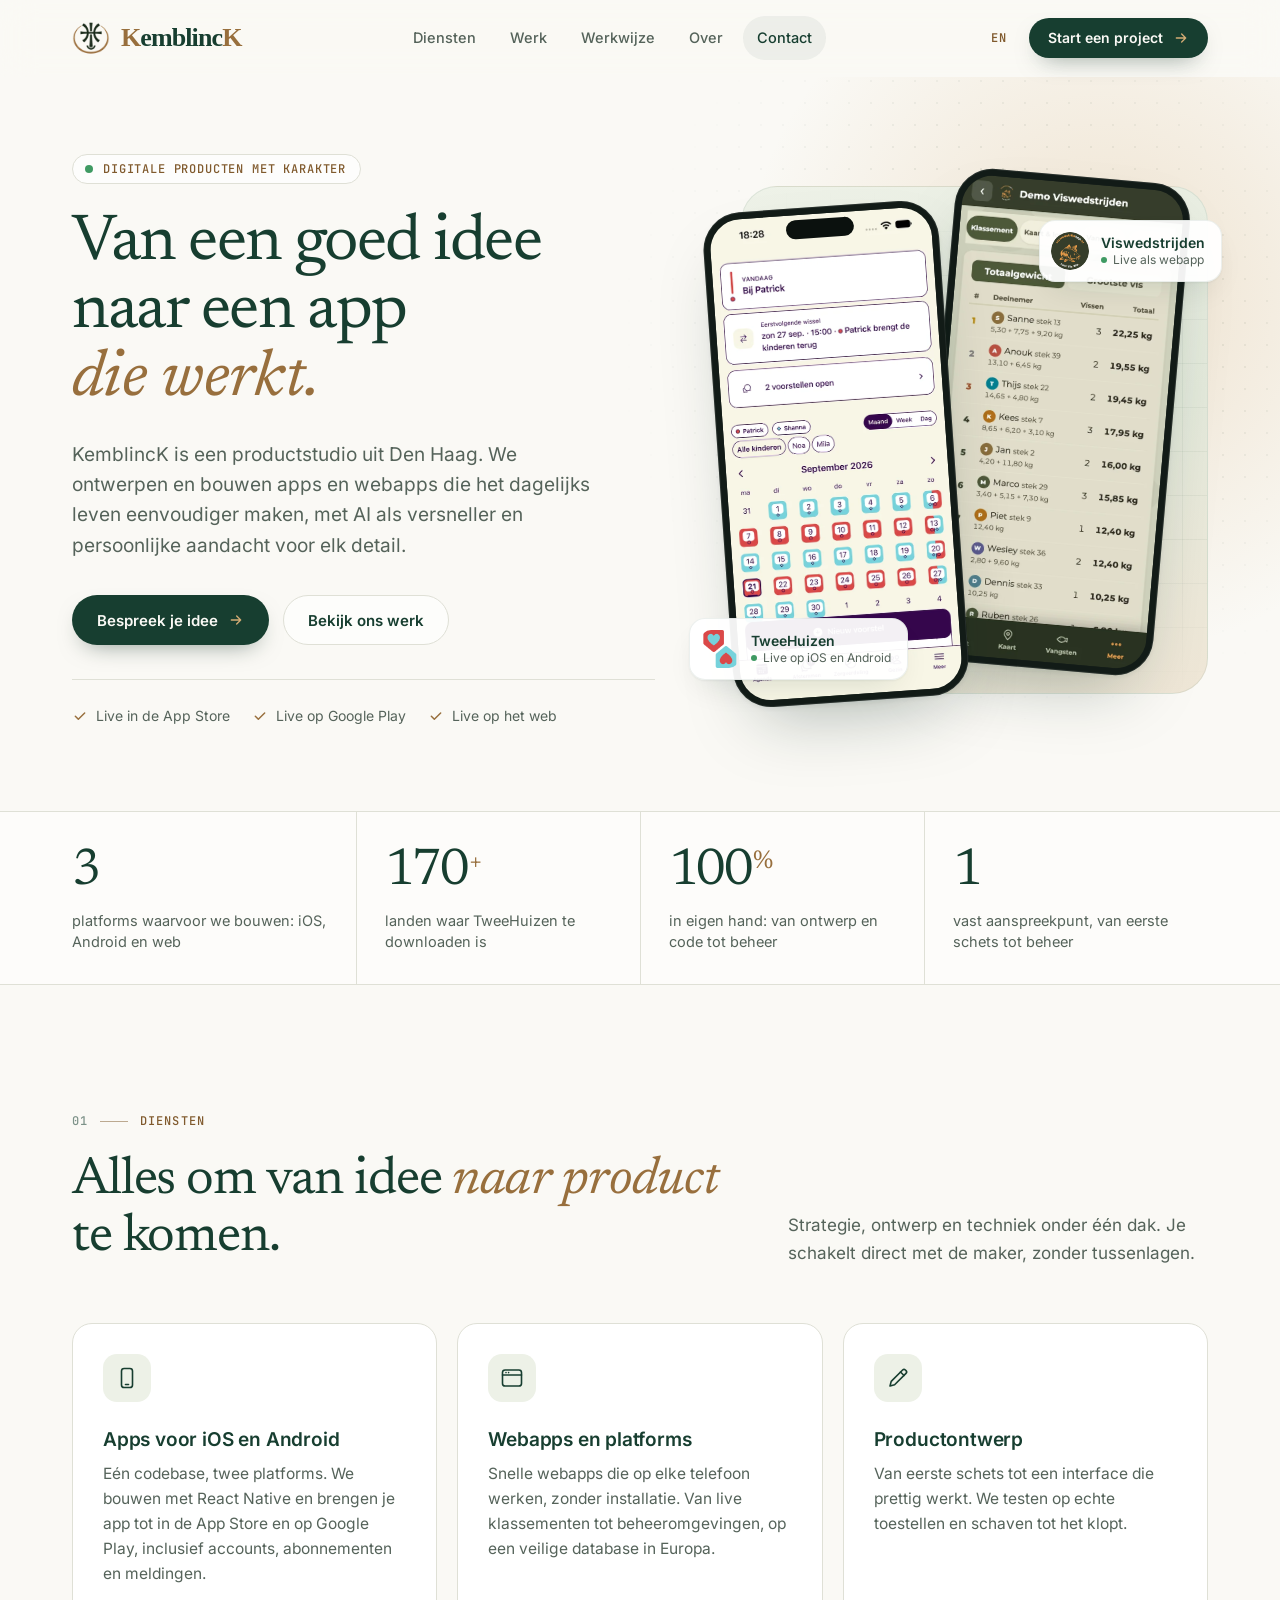
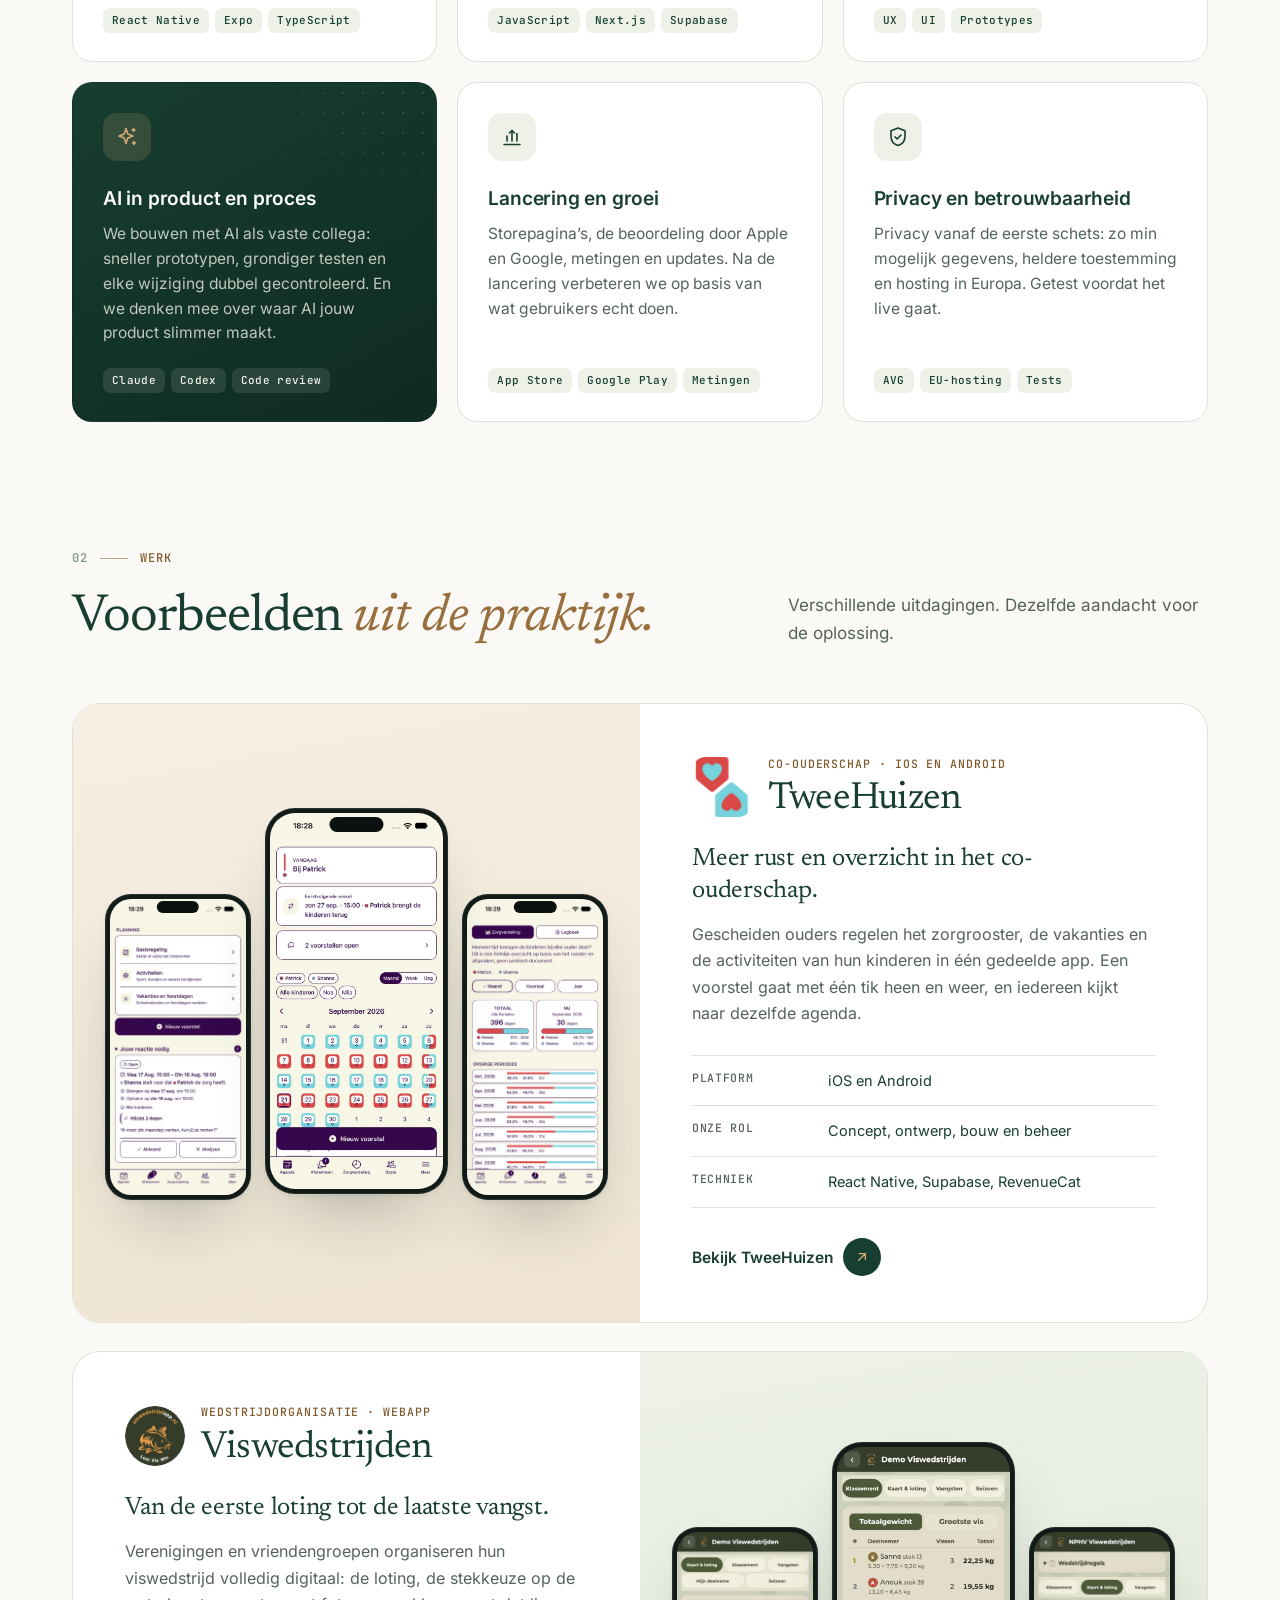
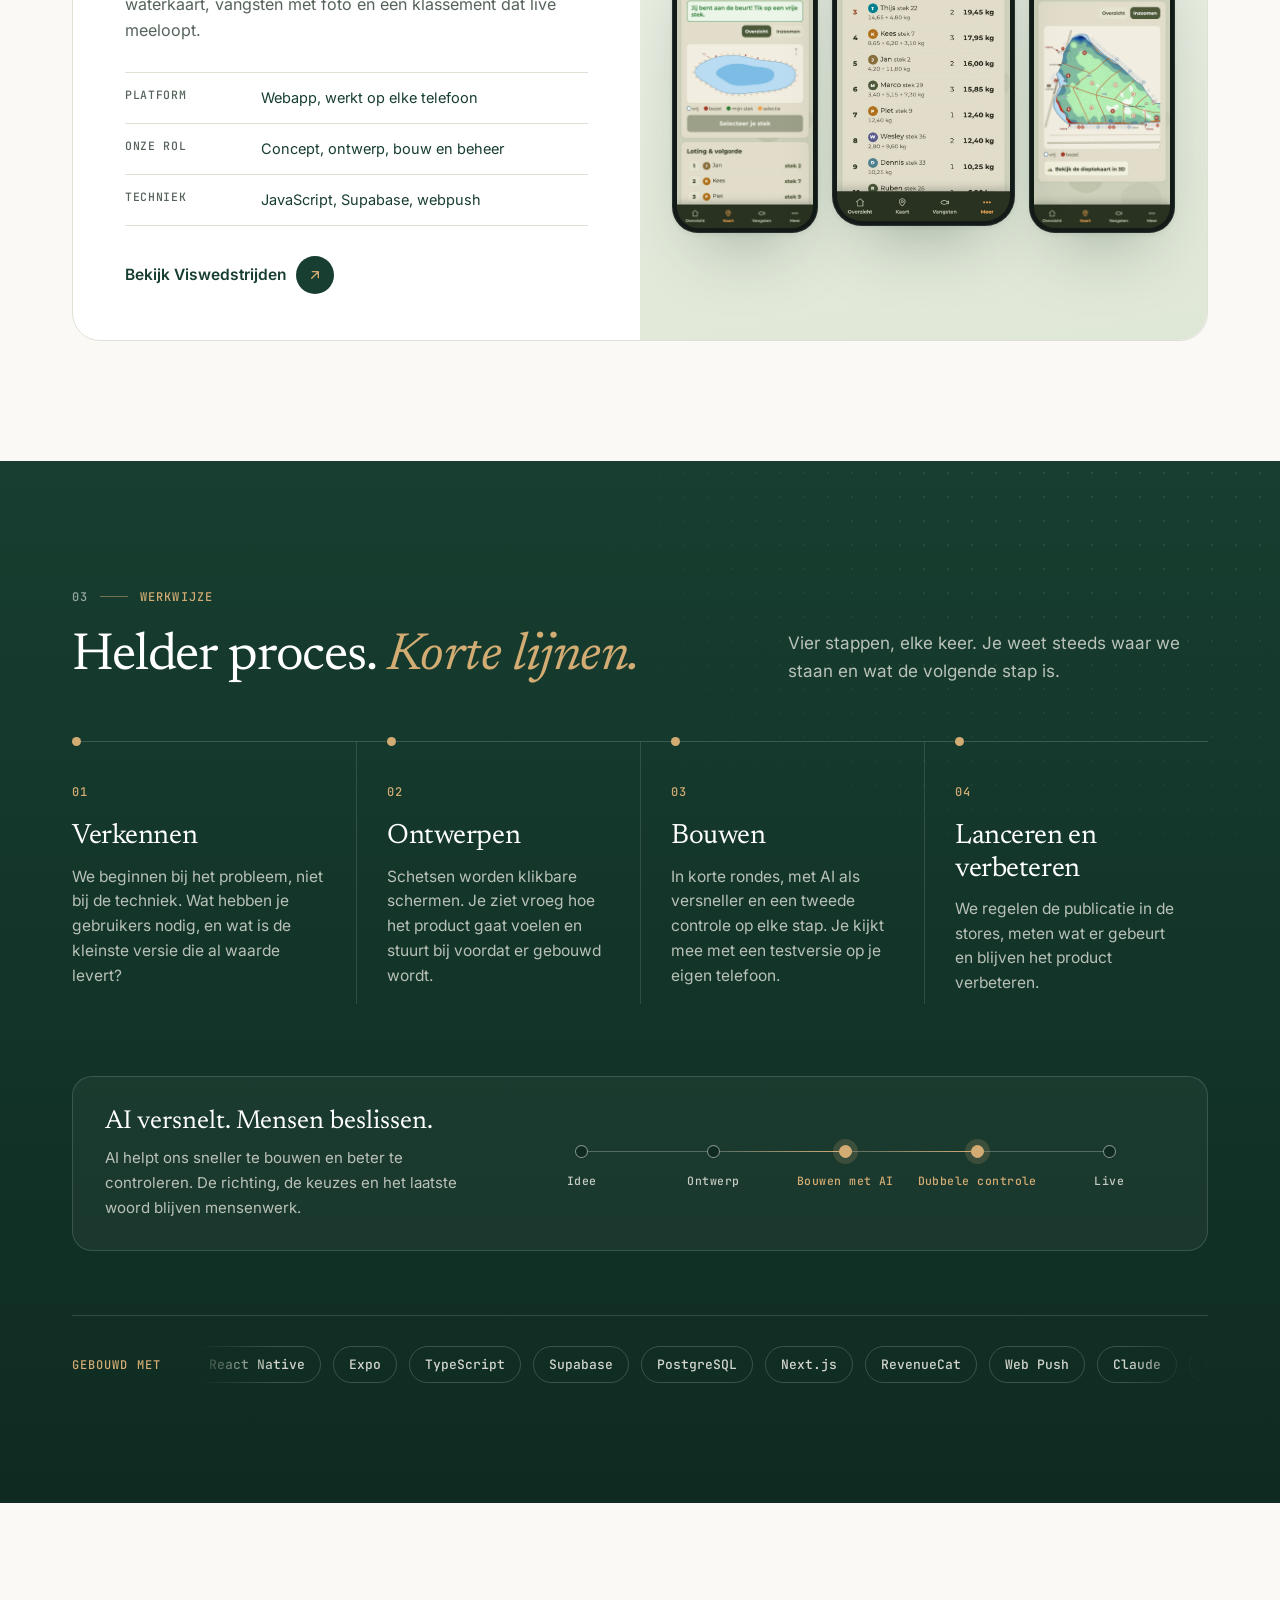
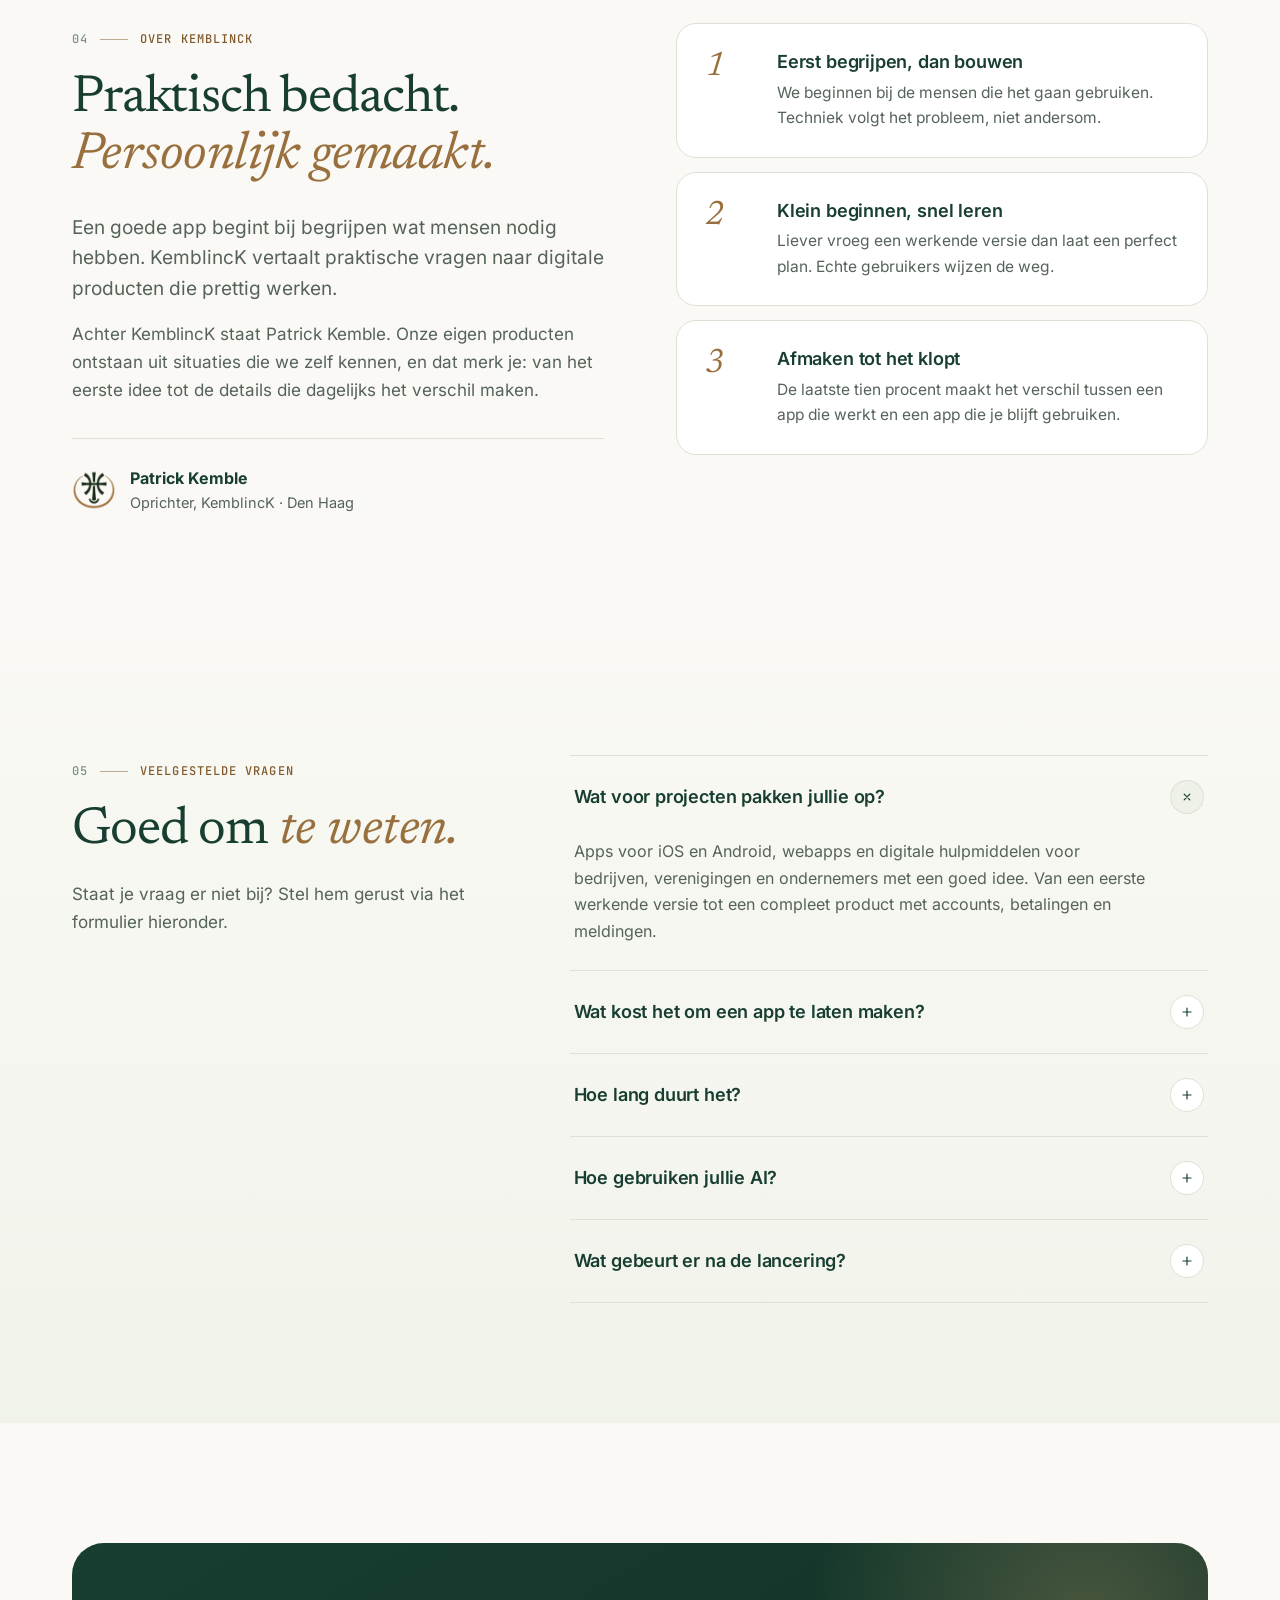
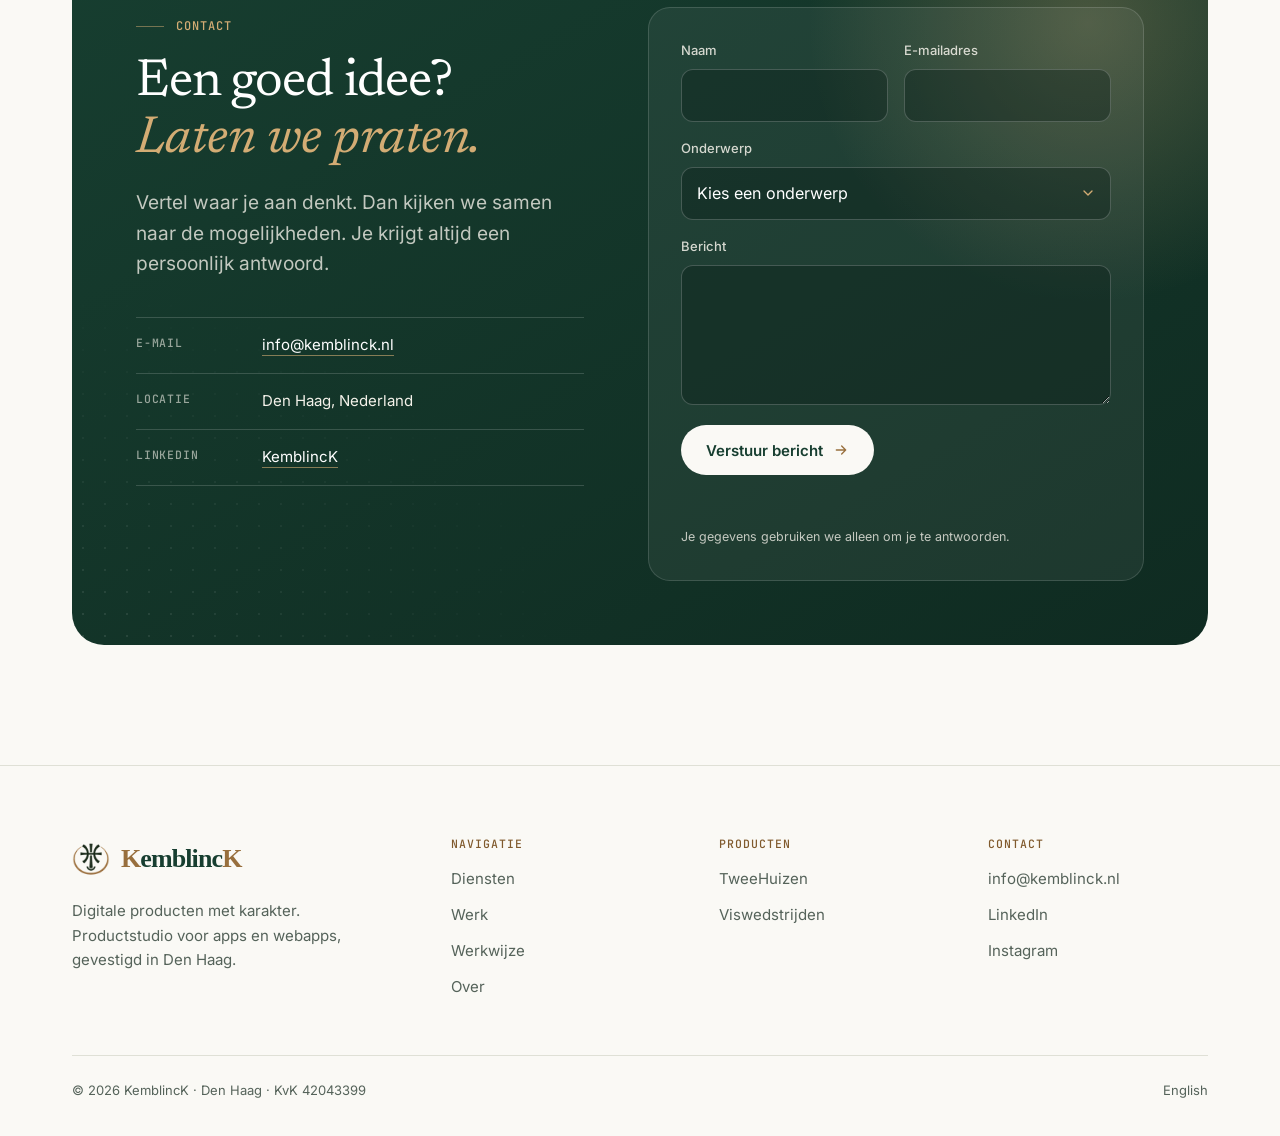
==== commit 531dcce3: "Viswedstrijden: actueel lotingscherm in de case Het schermbeeld van de loting was nog de vormgeving " ====
--- a/index.html
+++ b/index.html
@@ -92,7 +92,7 @@
 <dl class="case-facts"><div><dt>Platform</dt><dd>iOS en Android</dd></div><div><dt>Onze rol</dt><dd>Concept, ontwerp, bouw en beheer</dd></div><div><dt>Techniek</dt><dd>React Native, Supabase, RevenueCat</dd></div></dl>
 <a class="case-link" href="https://tweehuizen.com/" target="_blank" rel="noopener">Bekijk TweeHuizen <span><svg viewBox="0 0 24 24" fill="none" stroke="currentColor" stroke-width="2" stroke-linecap="round" stroke-linejoin="round" aria-hidden="true"><path d="M7 17 17 7M8 7h9v9"/></svg></span></a></div>
 </article><article class="case reverse" data-reveal>
-<div class="case-visual green"><div class="device "><img src="/assets/vis-loting.webp" width="560" height="1212" alt="Viswedstrijden: digitale loting met aftelklok" loading="lazy" decoding="async"></div><div class="device "><img src="/assets/vis-klassement.webp" width="560" height="1212" alt="Viswedstrijden: live klassement uit de demo" loading="lazy" decoding="async"></div><div class="device "><img src="/assets/vis-kaart.webp" width="560" height="1212" alt="Viswedstrijden: stekkeuze op de waterkaart" loading="lazy" decoding="async"></div></div>
+<div class="case-visual green"><div class="device "><img src="/assets/vis-loting.webp" width="560" height="1212" alt="Viswedstrijden: na de loting kies je om de beurt een stek op de kaart" loading="lazy" decoding="async"></div><div class="device "><img src="/assets/vis-klassement.webp" width="560" height="1212" alt="Viswedstrijden: live klassement uit de demo" loading="lazy" decoding="async"></div><div class="device "><img src="/assets/vis-kaart.webp" width="560" height="1212" alt="Viswedstrijden: stekkeuze op de waterkaart" loading="lazy" decoding="async"></div></div>
 <div class="case-body"><div class="case-top"><img class="round" src="/assets/vis-logo.png" width="128" height="128" alt="Logo Viswedstrijden" loading="lazy"><div><span class="tag">Wedstrijdorganisatie · Webapp</span><h3>Viswedstrijden</h3></div></div>
 <p class="case-lead">Van de eerste loting tot de laatste vangst.</p><p>Verenigingen en vriendengroepen organiseren hun viswedstrijd volledig digitaal: de loting, de stekkeuze op de waterkaart, vangsten met foto en een klassement dat live meeloopt.</p>
 <dl class="case-facts"><div><dt>Platform</dt><dd>Webapp, werkt op elke telefoon</dd></div><div><dt>Onze rol</dt><dd>Concept, ontwerp, bouw en beheer</dd></div><div><dt>Techniek</dt><dd>JavaScript, Supabase, webpush</dd></div></dl>
